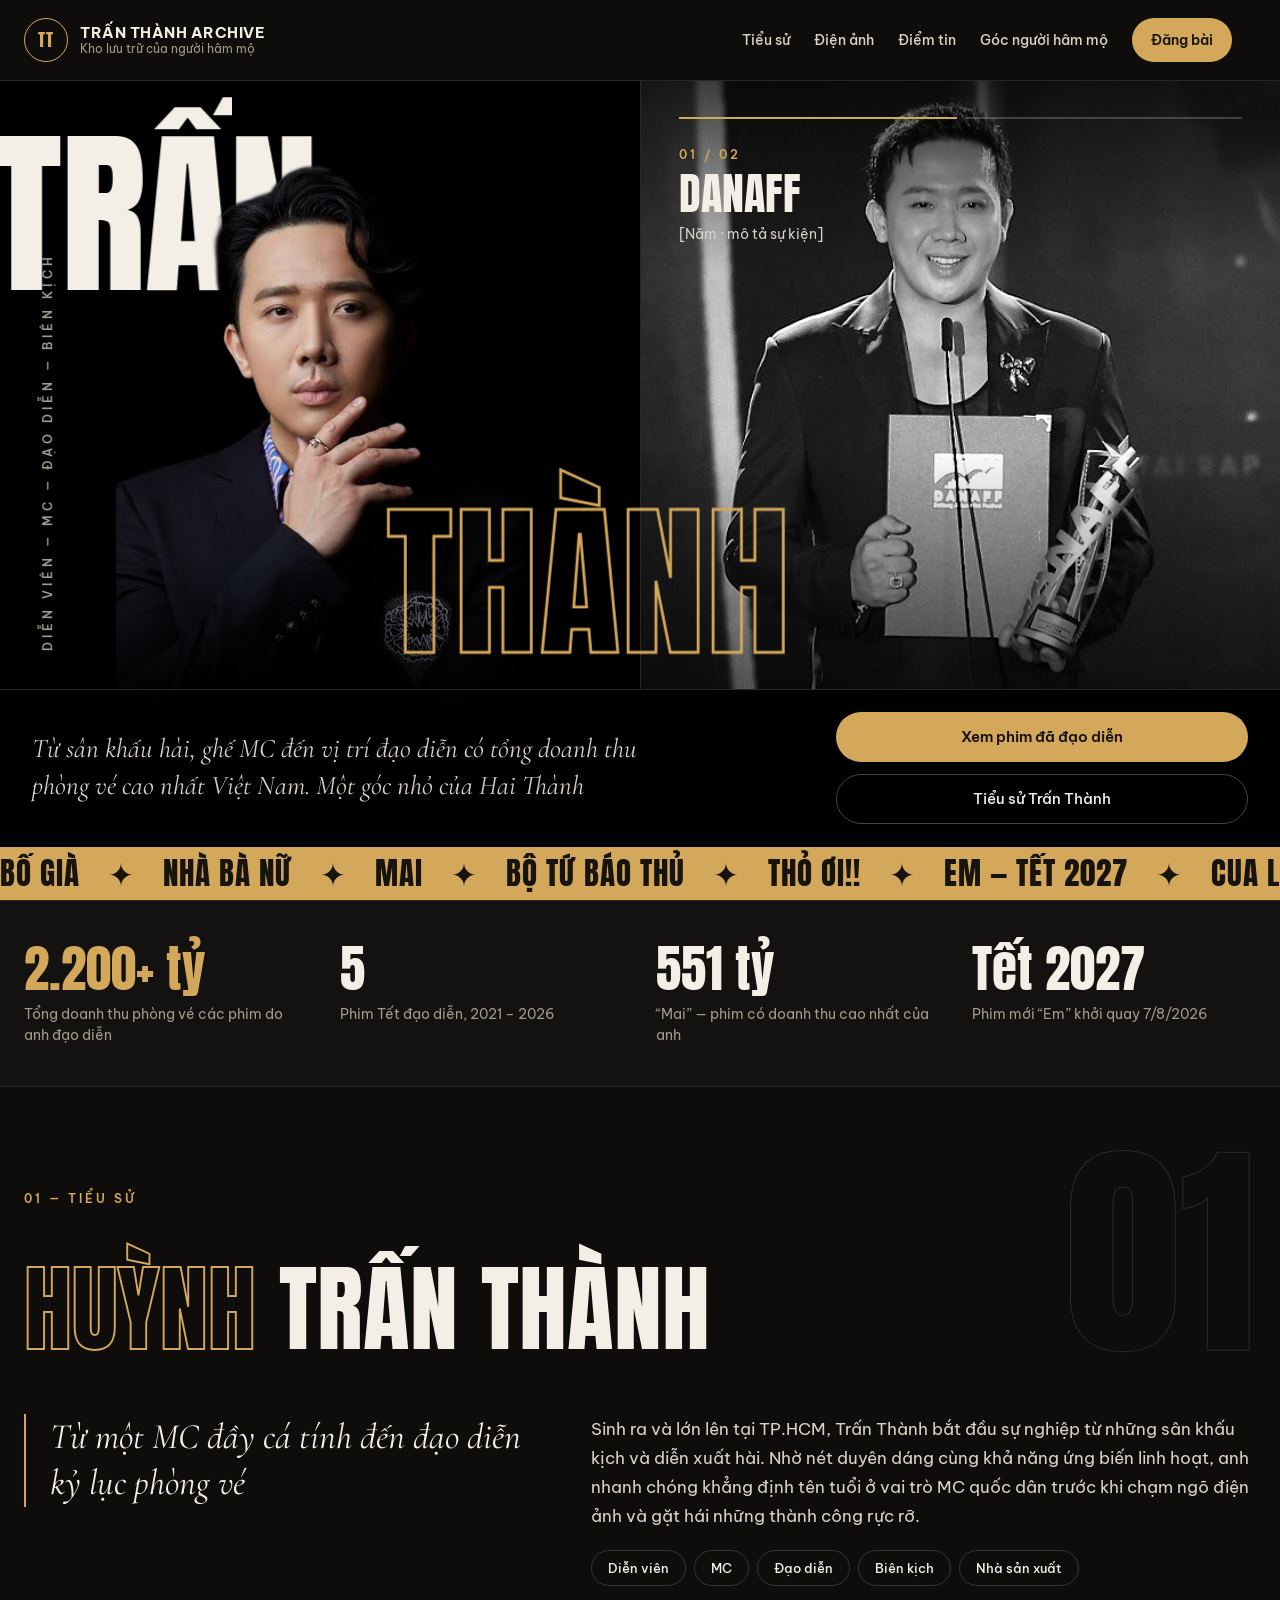
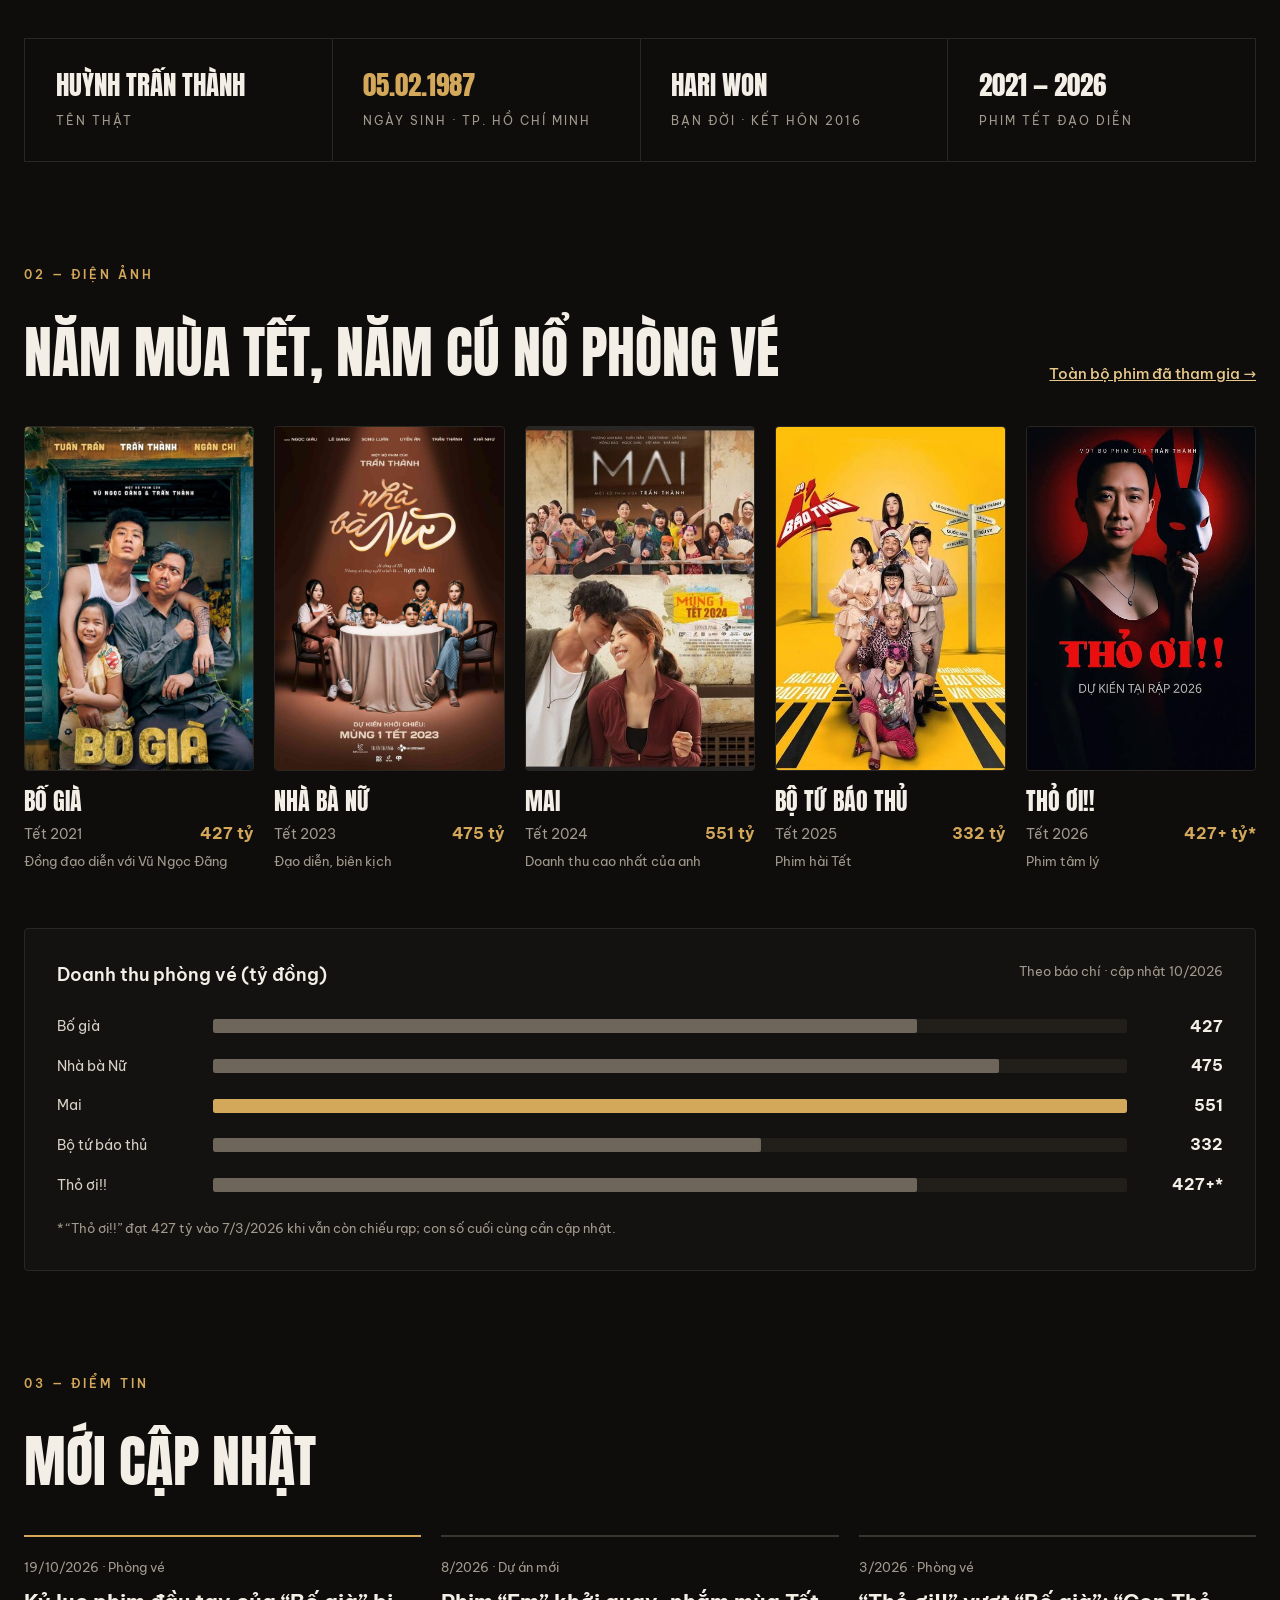
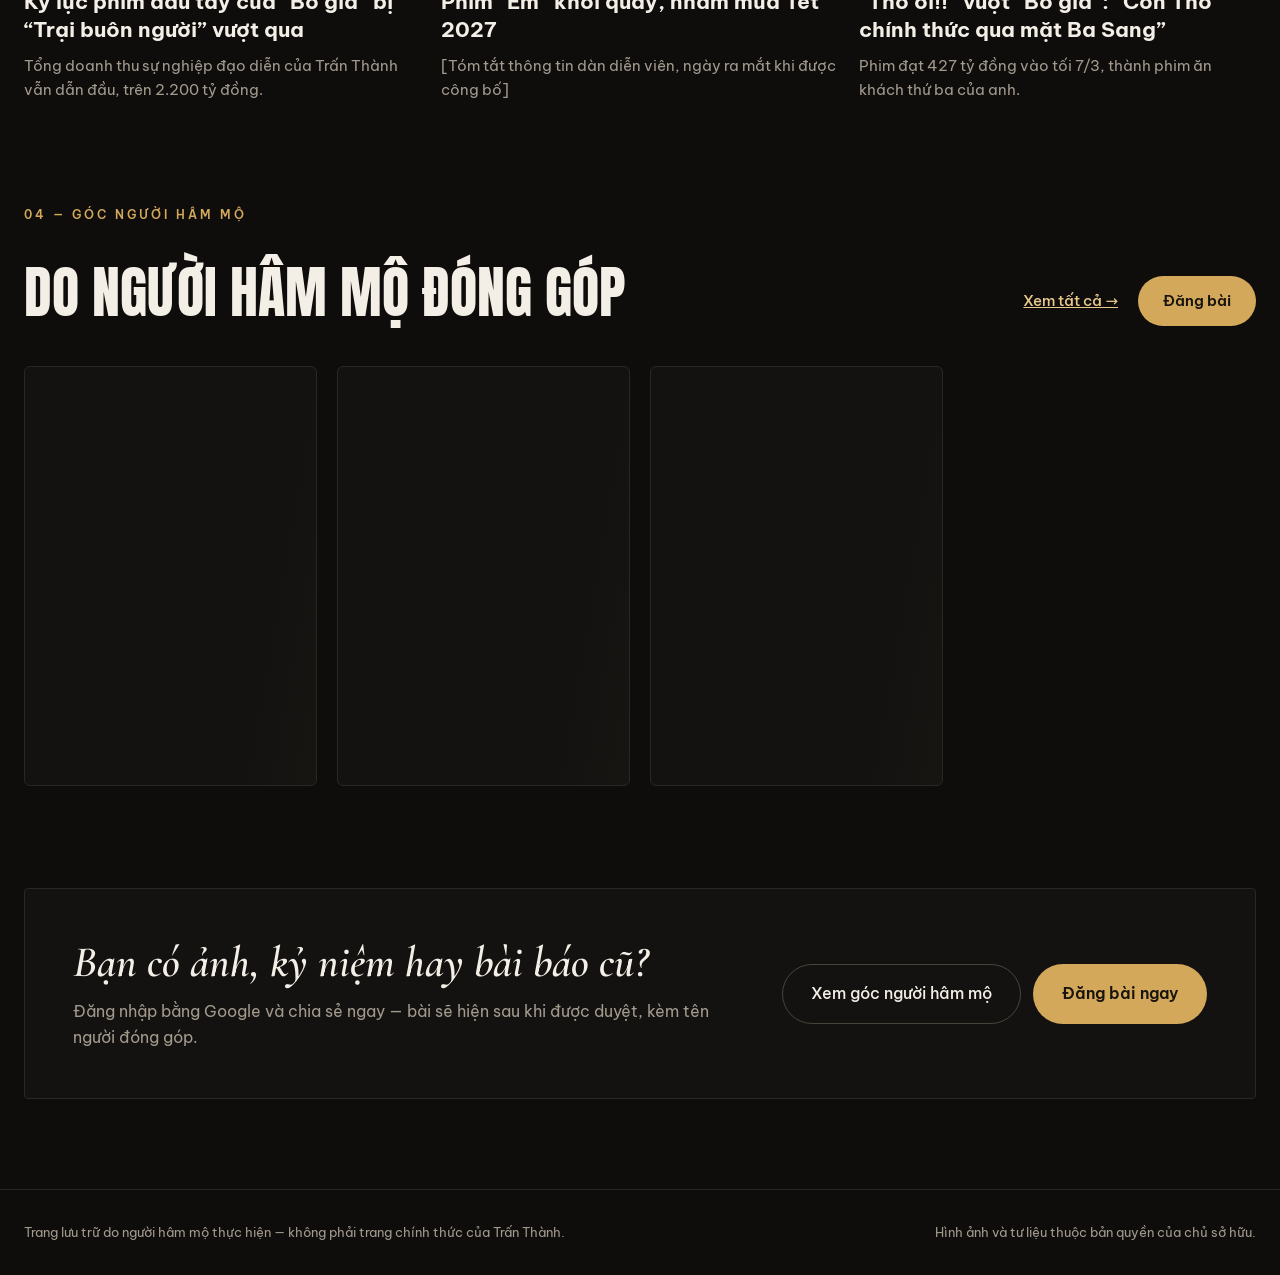
==== index.html @ a2f6746a "Trấn Thành Archive: trang web người hâm mộ + Góc người hâm mộ (Supabase) Trang tĩnh HTML/CSS/JS: her" ====
<!doctype html>
<html lang="vi">
<head>
  <meta charset="utf-8">
  <meta name="viewport" content="width=device-width, initial-scale=1">
  <title>Trấn Thành Archive — Kho lưu trữ của người hâm mộ</title>
  <meta name="description" content="Kho lưu trữ của người hâm mộ về Trấn Thành: tiểu sử, phim đã đạo diễn, chương trình truyền hình, dòng thời gian sự nghiệp và tư liệu.">
  <meta name="theme-color" content="#000000">
  <link rel="preconnect" href="https://fonts.googleapis.com">
  <link rel="preconnect" href="https://fonts.gstatic.com" crossorigin>
  <link href="https://fonts.googleapis.com/css2?family=Anton&family=Be+Vietnam+Pro:wght@400;500;600;700&family=Cormorant+Garamond:ital,wght@1,500;1,600&display=swap" rel="stylesheet">
  <link rel="stylesheet" href="assets/css/style.css?v=4">
  <script>
    /* Runs before first paint: enables JS styles + the hero intro.
       Full "curtain" intro plays once per browser session; later visits get a quicker version.
       Safety net: if anything fails, content is revealed after 4 s. */
    (function (d) {
      var h = d.documentElement;
      h.classList.add('js');
      if (window.matchMedia('(prefers-reduced-motion: reduce)').matches) return;
      h.classList.add('intro');
      try { if (sessionStorage.getItem('tt-intro')) h.classList.add('intro-fast'); } catch (e) {}
      setTimeout(function () { h.classList.add('intro-play'); }, 4000);
    })(document);
  </script>
</head>
<body>
  <!-- Opening curtain (only shown on the first visit of a session) -->
  <div class="intro-curtain" aria-hidden="true">
    <span class="intro-curtain__half intro-curtain__half--top"></span>
    <span class="intro-curtain__half intro-curtain__half--bottom"></span>
    <span class="intro-curtain__label">Trấn Thành · Archive</span>
    <span class="intro-curtain__line"></span>
  </div>

  <a class="skip-link" href="#noi-dung">Bỏ qua đến nội dung</a>

  <!-- ============ HEADER ============ -->
  <header class="site-header">
    <div class="container site-header__inner">
      <a class="brand" href="#top">
        <span class="brand__mark">TT</span>
        <span class="brand__text">
          <span class="brand__name">TRẤN THÀNH ARCHIVE</span>
          <span class="brand__sub">Kho lưu trữ của người hâm mộ</span>
        </span>
      </a>

      <nav id="main-nav" class="main-nav" aria-label="Điều hướng chính">
        <a href="#tieu-su">Tiểu sử</a>
        <a href="#dien-anh">Điện ảnh</a>
        <a href="#diem-tin">Điểm tin</a>
        <a href="#cong-dong">Góc người hâm mộ</a>
        <a class="btn btn--accent btn--sm" href="cong-dong.html#dang-bai" data-compose>Đăng bài</a>
        <span class="main-nav__note">Kho lưu trữ của người hâm mộ — không phải trang chính thức.</span>
      </nav>

      <div class="header-actions">
        <div class="auth-slot" data-auth></div>
        <button class="menu-toggle" type="button" aria-controls="main-nav" aria-expanded="false" aria-label="Mở menu">
          <svg class="menu-toggle__open" aria-hidden="true" width="24" height="24" viewBox="0 0 24 24" fill="none" stroke="currentColor" stroke-width="1.6" stroke-linecap="round"><path d="M4 8h16M4 16h16"/></svg>
          <svg class="menu-toggle__close" aria-hidden="true" width="24" height="24" viewBox="0 0 24 24" fill="none" stroke="currentColor" stroke-width="1.6" stroke-linecap="round"><path d="M6 6l12 12M18 6L6 18"/></svg>
        </button>
      </div>
    </div>
  </header>

  <main id="noi-dung">

    <!-- ============ HERO ============ -->
    <section id="top" class="hero">
      <div class="hero__split">

        <!-- Left: portrait panel -->
        <div class="hero__portrait">
          <h1 class="hero__title">
            <span class="hero__word hero__word--solid">Trấn</span>
            <span class="hero__word hero__word--outline">Thành</span>
          </h1>
          <img class="hero__img" src="assets/images/portrait.png" width="476" height="644" alt="Chân dung Trấn Thành trong bộ vest đen, tay chạm cằm">
          <span class="hero__credits">Diễn viên — MC — Đạo diễn — Biên kịch</span>
        </div>

        <!-- Right: black-and-white photo slideshow.
             To add a slide: copy one .slide block, change the image + caption, and add a matching progress button. -->
        <div class="hero__slideshow" data-slideshow data-interval="5000" aria-roledescription="carousel" aria-label="Ảnh sự kiện">
          <div class="slide is-active" data-slide>
            <img src="assets/images/slide-danaff.webp" alt="Trấn Thành nhận giải tại Liên hoan phim châu Á Đà Nẵng (DANAFF)" style="object-position: 50% 25%">
          </div>
          <div class="slide" data-slide>
            <img src="assets/images/slide-award.jpg" alt="Trấn Thành phát biểu tại một lễ trao giải" style="object-position: 40% 30%" loading="lazy">
          </div>

          <div class="slideshow__shade" aria-hidden="true"></div>

          <div class="slideshow__progress">
            <button type="button" class="slideshow__bar is-active" data-slide-to="0" aria-label="Ảnh 1: DANAFF"></button>
            <button type="button" class="slideshow__bar" data-slide-to="1" aria-label="Ảnh 2: Lễ trao giải"></button>
          </div>

          <div class="slideshow__captions" aria-live="polite">
            <div class="caption is-active" data-caption>
              <span class="caption__index">01 / 02</span>
              <span class="caption__title">DANAFF</span>
              <span class="caption__note">[Năm · mô tả sự kiện]</span>
            </div>
            <div class="caption" data-caption>
              <span class="caption__index">02 / 02</span>
              <span class="caption__title">Lễ trao giải</span>
              <span class="caption__note">[Năm · mô tả sự kiện]</span>
            </div>
          </div>
        </div>
      </div>

      <!-- Tagline + actions -->
      <div class="hero__footer">
        <p class="hero__tagline">Từ sân khấu hài, ghế MC đến vị trí đạo diễn có tổng doanh thu phòng vé cao nhất Việt Nam. Một góc nhỏ của Hai Thành</p>
        <div class="hero__actions">
          <a class="btn btn--accent" href="#dien-anh"><span>Xem phim<span class="hide-xs"> đã đạo diễn</span></span></a>
          <a class="btn btn--ghost" href="#tieu-su"><span>Tiểu sử<span class="hide-sm"> Trấn Thành</span></span></a>
        </div>
      </div>

      <!-- Film-title ticker -->
      <div class="ticker" aria-hidden="true">
        <div class="ticker__track">
          <span class="ticker__group"><span>Bố già</span><span>✦</span><span>Nhà bà Nữ</span><span>✦</span><span>Mai</span><span>✦</span><span>Bộ tứ báo thủ</span><span>✦</span><span>Thỏ ơi!!</span><span>✦</span><span>Em — Tết 2027</span><span>✦</span><span>Cua lại vợ bầu</span><span>✦</span><span>Rap Việt</span><span>✦</span></span>
          <span class="ticker__group"><span>Bố già</span><span>✦</span><span>Nhà bà Nữ</span><span>✦</span><span>Mai</span><span>✦</span><span>Bộ tứ báo thủ</span><span>✦</span><span>Thỏ ơi!!</span><span>✦</span><span>Em — Tết 2027</span><span>✦</span><span>Cua lại vợ bầu</span><span>✦</span><span>Rap Việt</span><span>✦</span></span>
        </div>
      </div>
    </section>

    <!-- ============ STATS ============ -->
    <section class="stats" aria-label="Con số nổi bật">
      <div class="container stats__grid">
        <div class="stat"><span class="stat__value stat__value--accent">2.200+ tỷ</span><span class="stat__label">Tổng doanh thu phòng vé các phim do anh đạo diễn</span></div>
        <div class="stat"><span class="stat__value">5</span><span class="stat__label">Phim Tết đạo diễn, 2021 – 2026</span></div>
        <div class="stat"><span class="stat__value">551 tỷ</span><span class="stat__label">“Mai” — phim có doanh thu cao nhất của anh</span></div>
        <div class="stat"><span class="stat__value">Tết 2027</span><span class="stat__label">Phim mới “Em” khởi quay 7/8/2026</span></div>
      </div>
    </section>

    <!-- ============ BIO ============ -->
    <section id="tieu-su" class="section bio container" data-reveal>
      <span class="bio__numeral" aria-hidden="true">01</span>

      <div class="section-head">
        <span class="eyebrow">01 — Tiểu sử</span>
        <h2 class="bio__title"><span class="outline">Huỳnh</span> <span>Trấn Thành</span></h2>
      </div>

      <div class="bio__body">
        <p class="bio__lead">Từ một MC đầy cá tính đến đạo diễn kỷ lục phòng vé</p>
        <div class="bio__text">
          <p>Sinh ra và lớn lên tại TP.HCM, Trấn Thành bắt đầu sự nghiệp từ những sân khấu kịch và diễn xuất hài. Nhờ nét duyên dáng cùng khả năng ứng biến linh hoạt, anh nhanh chóng khẳng định tên tuổi ở vai trò MC quốc dân trước khi chạm ngõ điện ảnh và gặt hái những thành công rực rỡ.</p>
          <ul class="chips" aria-label="Vai trò">
            <li>Diễn viên</li>
            <li>MC</li>
            <li>Đạo diễn</li>
            <li>Biên kịch</li>
            <li>Nhà sản xuất</li>
          </ul>
        </div>
      </div>

      <dl class="facts">
        <div class="fact"><dt>Tên thật</dt><dd>Huỳnh Trấn Thành</dd></div>
        <div class="fact"><dt>Ngày sinh · TP. Hồ Chí Minh</dt><dd class="accent">05.02.1987</dd></div>
        <div class="fact"><dt>Bạn đời · kết hôn 2016</dt><dd>Hari Won</dd></div>
        <div class="fact"><dt>Phim Tết đạo diễn</dt><dd>2021 — 2026</dd></div>
      </dl>
    </section>

    <!-- ============ FILMS ============ -->
    <section id="dien-anh" class="section films" data-reveal>
      <div class="container section-head section-head--row">
        <div>
          <span class="eyebrow">02 — Điện ảnh</span>
          <h2 class="h2">Năm mùa Tết, năm cú nổ phòng vé</h2>
        </div>
        <a class="link-more" href="#kho">Toàn bộ phim đã tham gia →</a>
      </div>

      <p class="container films__hint">Vuốt ngang để xem →</p>
      <div class="films__rail">
        <article class="film">
          <div class="film__poster"><img src="assets/images/posters/bo-gia.jpg" alt="Poster phim Bố già" loading="lazy" width="640" height="960"></div>
          <h3 class="film__name">Bố già</h3>
          <div class="film__meta"><span>Tết 2021</span><strong>427 tỷ</strong></div>
          <span class="film__note">Đồng đạo diễn với Vũ Ngọc Đãng</span>
        </article>
        <article class="film">
          <div class="film__poster"><img src="assets/images/posters/nha-ba-nu.jpg" alt="Poster phim Nhà bà Nữ" loading="lazy" width="640" height="960"></div>
          <h3 class="film__name">Nhà bà Nữ</h3>
          <div class="film__meta"><span>Tết 2023</span><strong>475 tỷ</strong></div>
          <span class="film__note">Đạo diễn, biên kịch</span>
        </article>
        <article class="film">
          <div class="film__poster"><img src="assets/images/posters/mai.jpg" alt="Poster phim Mai" loading="lazy" width="640" height="960"></div>
          <h3 class="film__name">Mai</h3>
          <div class="film__meta"><span>Tết 2024</span><strong>551 tỷ</strong></div>
          <span class="film__note">Doanh thu cao nhất của anh</span>
        </article>
        <article class="film">
          <div class="film__poster"><img src="assets/images/posters/bo-tu-bao-thu.jpg" alt="Poster phim Bộ tứ báo thủ" loading="lazy" width="640" height="960"></div>
          <h3 class="film__name">Bộ tứ báo thủ</h3>
          <div class="film__meta"><span>Tết 2025</span><strong>332 tỷ</strong></div>
          <span class="film__note">Phim hài Tết</span>
        </article>
        <article class="film">
          <div class="film__poster"><img src="assets/images/posters/tho-oi.jpg" alt="Poster phim Thỏ ơi!!" loading="lazy" width="640" height="960"></div>
          <h3 class="film__name">Thỏ ơi!!</h3>
          <div class="film__meta"><span>Tết 2026</span><strong>427+ tỷ*</strong></div>
          <span class="film__note">Phim tâm lý</span>
        </article>
      </div>

      <div class="container">
        <figure class="chart">
          <figcaption class="chart__head">
            <span class="chart__title">Doanh thu phòng vé (tỷ đồng)</span>
            <span class="chart__src">Theo báo chí · cập nhật 10/2026</span>
          </figcaption>
          <!-- --w = revenue / 551 (the highest) -->
          <div class="chart__rows">
            <div class="bar"><span class="bar__label">Bố già</span><span class="bar__track"><span class="bar__fill" style="--w: 77%"></span></span><span class="bar__value">427</span></div>
            <div class="bar"><span class="bar__label">Nhà bà Nữ</span><span class="bar__track"><span class="bar__fill" style="--w: 86%"></span></span><span class="bar__value">475</span></div>
            <div class="bar bar--top"><span class="bar__label">Mai</span><span class="bar__track"><span class="bar__fill" style="--w: 100%"></span></span><span class="bar__value">551</span></div>
            <div class="bar"><span class="bar__label">Bộ tứ báo thủ</span><span class="bar__track"><span class="bar__fill" style="--w: 60%"></span></span><span class="bar__value">332</span></div>
            <div class="bar"><span class="bar__label">Thỏ ơi!!</span><span class="bar__track"><span class="bar__fill" style="--w: 77%"></span></span><span class="bar__value">427+*</span></div>
          </div>
          <p class="chart__note">* “Thỏ ơi!!” đạt 427 tỷ vào 7/3/2026 khi vẫn còn chiếu rạp; con số cuối cùng cần cập nhật.</p>
        </figure>
      </div>
    </section>

    <!-- ============ NEWS ============ -->
    <section id="diem-tin" class="section container" aria-labelledby="tin-moi" data-reveal>
      <div class="section-head">
        <span class="eyebrow">03 — Điểm tin</span>
        <h2 id="tin-moi" class="h2">Mới cập nhật</h2>
      </div>
      <div class="news">
        <article class="news__item news__item--lead">
          <span class="news__meta">19/10/2026 · Phòng vé</span>
          <h3 class="news__title">Kỷ lục phim đầu tay của “Bố già” bị “Trại buôn người” vượt qua</h3>
          <p class="news__text">Tổng doanh thu sự nghiệp đạo diễn của Trấn Thành vẫn dẫn đầu, trên 2.200 tỷ đồng.</p>
        </article>
        <article class="news__item">
          <span class="news__meta">8/2026 · Dự án mới</span>
          <h3 class="news__title">Phim “Em” khởi quay, nhắm mùa Tết 2027</h3>
          <p class="news__text">[Tóm tắt thông tin dàn diễn viên, ngày ra mắt khi được công bố]</p>
        </article>
        <article class="news__item">
          <span class="news__meta">3/2026 · Phòng vé</span>
          <h3 class="news__title">“Thỏ ơi!!” vượt “Bố già”: “Con Thỏ chính thức qua mặt Ba Sang”</h3>
          <p class="news__text">Phim đạt 427 tỷ đồng vào tối 7/3, thành phim ăn khách thứ ba của anh.</p>
        </article>
      </div>
    </section>

    <!-- ============ COMMUNITY ============ -->
    <section id="cong-dong" class="section container" data-reveal data-community-home>
      <div class="section-head section-head--row">
        <div>
          <span class="eyebrow">04 — Góc người hâm mộ</span>
          <h2 class="h2">Do người hâm mộ đóng góp</h2>
        </div>
        <div class="section-head__actions">
          <a class="link-more" href="cong-dong.html">Xem tất cả →</a>
          <a class="btn btn--accent" href="cong-dong.html#dang-bai" data-compose>Đăng bài</a>
        </div>
      </div>
      <span data-note hidden></span>
      <div class="feed" data-grid aria-live="polite">
        <div class="pcard pcard--skeleton" aria-hidden="true"></div>
        <div class="pcard pcard--skeleton" aria-hidden="true"></div>
        <div class="pcard pcard--skeleton" aria-hidden="true"></div>
      </div>
    </section>

    <!-- ============ CONTRIBUTE ============ -->
    <section id="dong-gop" class="section container contribute-wrap" data-reveal>
      <div class="contribute">
        <div class="contribute__text">
          <h2 class="contribute__title">Bạn có ảnh, kỷ niệm hay bài báo cũ?</h2>
          <p>Đăng nhập bằng Google và chia sẻ ngay — bài sẽ hiện sau khi được duyệt, kèm tên người đóng góp.</p>
        </div>
        <div class="contribute__actions">
          <a class="btn btn--ghost btn--lg" href="cong-dong.html">Xem góc người hâm mộ</a>
          <a class="btn btn--accent btn--lg" href="cong-dong.html#dang-bai" data-compose>Đăng bài ngay</a>
        </div>
      </div>
    </section>
  </main>

  <footer class="site-footer">
    <div class="container site-footer__inner">
      <span>Trang lưu trữ do người hâm mộ thực hiện — không phải trang chính thức của Trấn Thành.</span>
      <span>Hình ảnh và tư liệu thuộc bản quyền của chủ sở hữu.</span>
    </div>
  </footer>

  <script src="assets/js/main.js" defer></script>
  <script type="module" src="assets/js/community/home.js"></script>
</body>
</html>
---- assets/css/style.css ----
/* =========================================================
   Trấn Thành Archive — stylesheet
   Dark cinematic theme · Anton (display) · Be Vietnam Pro (body)
   · Cormorant Garamond italic (quotes)
   ========================================================= */

:root {
  --bg: #0E0D0C;
  --black: #000000;
  --surface: #141210;
  --surface-2: #1A1714;
  --line: #2A2622;
  --line-2: #3A342E;
  --line-3: #4A433C;
  --text: #F3EEE6;
  --text-2: #D9D2C7;
  --muted: #A39A8E;
  --faint: #8C8378;
  --accent: #D4A85A;
  --accent-ink: #17130E;
  --bar: #6E655B;

  --font-display: 'Anton', 'Impact', sans-serif;
  --font-body: 'Be Vietnam Pro', system-ui, -apple-system, 'Segoe UI', sans-serif;
  --font-quote: 'Cormorant Garamond', Georgia, serif;

  --container: 1280px;
  --gutter: clamp(16px, 3vw, 24px);
  --section-gap: clamp(72px, 8vw, 112px);
  --header-h: 81px;   /* keep in sync with .site-header height */
}

/* ---------- Base ---------- */
*, *::before, *::after { box-sizing: border-box; }

html { scroll-behavior: smooth; -webkit-text-size-adjust: 100%; }

body {
  margin: 0;
  background: var(--bg);
  color: var(--text);
  font-family: var(--font-body);
  font-size: 16px;
  line-height: 1.6;
  -webkit-font-smoothing: antialiased;
}

img { max-width: 100%; display: block; }

/* Buttons never fall back to the browser's default light-grey background / black text */
button { font: inherit; color: inherit; background-color: transparent; }

/* `hidden` must win over component display rules (e.g. .btn { display: inline-flex }) */
[hidden] { display: none !important; }

a { color: #E9C98C; }
a:hover { color: #F6E2B8; }

:focus-visible { outline: 2px solid var(--accent); outline-offset: 3px; }

h1, h2, h3, p { margin: 0; }

.container {
  width: 100%;
  max-width: var(--container);
  margin-inline: auto;
  padding-inline: var(--gutter);
}

.skip-link {
  position: absolute;
  left: 16px;
  top: -60px;
  z-index: 100;
  background: var(--accent);
  color: var(--accent-ink);
  padding: 10px 16px;
  border-radius: 999px;
  font-weight: 600;
  text-decoration: none;
}
.skip-link:focus { top: 12px; }

/* ---------- Buttons ---------- */
.btn {
  display: inline-flex;
  align-items: center;
  justify-content: center;
  min-height: 48px;
  padding: 12px 24px;
  border-radius: 999px;
  background: transparent;
  -webkit-appearance: none;
  appearance: none;
  font: inherit;
  font-size: 15px;
  font-weight: 600;
  text-decoration: none;
  text-align: center;
  white-space: nowrap;
  cursor: pointer;
  border: 1px solid transparent;
  transition: background-color .2s ease, color .2s ease, border-color .2s ease, transform .2s ease;
}
.btn:active { transform: translateY(1px); }
.btn--accent { background: var(--accent); color: var(--accent-ink); }
.btn--accent:hover { background: #E2BA72; color: var(--accent-ink); }
.btn--ghost { border-color: var(--line-3); color: var(--text); font-weight: 500; }
.btn--ghost:hover { border-color: var(--text-2); color: var(--text); }
.btn--sm { min-height: 44px; padding: 10px 18px; font-size: 14px; }
.btn--lg { min-height: 56px; padding: 16px 28px; font-size: 16px; }

/* ---------- Header ---------- */
.site-header {
  position: relative;
  z-index: 50;
  background: var(--bg);
  border-bottom: 1px solid var(--line);
}
.site-header__inner {
  display: flex;
  align-items: center;
  justify-content: space-between;
  gap: 16px;
  padding-block: 18px;
}

.brand {
  display: flex;
  align-items: center;
  gap: 12px;
  color: var(--text);
  text-decoration: none;
}
.brand:hover { color: var(--text); }
.brand__mark {
  width: 44px;
  height: 44px;
  flex: 0 0 44px;
  border: 1.5px solid var(--accent);
  border-radius: 50%;
  display: flex;
  align-items: center;
  justify-content: center;
  font-family: var(--font-display);
  font-size: 18px;
  letter-spacing: 1px;
  color: var(--accent);
}
.brand__text { display: flex; flex-direction: column; line-height: 1.2; }
.brand__name { font-weight: 700; font-size: 15px; letter-spacing: .5px; }
.brand__sub { font-size: 12px; color: var(--muted); }

.main-nav {
  display: flex;
  flex-wrap: wrap;
  align-items: center;
  gap: 4px 24px;
  font-size: 14px;
  font-weight: 500;
}
.main-nav a:not(.btn) {
  color: var(--text-2);
  text-decoration: none;
  padding: 10px 0;
  transition: color .2s ease;
}
.main-nav a:not(.btn):hover { color: var(--accent); }
.main-nav__note { display: none; }

.menu-toggle {
  display: none;
  width: 44px;
  height: 44px;
  align-items: center;
  justify-content: center;
  padding: 0;
  background: transparent;
  border: 0;
  color: var(--text);
  cursor: pointer;
}
.menu-toggle__close { display: none; }
.menu-open .menu-toggle__open { display: none; }
.menu-open .menu-toggle__close { display: block; }

/* ---------- Hero ---------- */
/* The hero fills exactly one screen under the header: header + hero = the whole first view.
   svh = the "small" viewport height, so mobile browser toolbars never push content below the fold. */
.hero {
  position: relative;
  overflow: hidden;
  background: var(--black);
  display: flex;
  flex-direction: column;
  height: calc(100vh - var(--header-h));
  height: calc(100svh - var(--header-h));
  min-height: 460px;
}
.hero__split { flex: 1 1 auto; min-height: 0; display: flex; position: relative; }

.hero__portrait {
  flex: 1 1 50%;
  min-width: 0;
  min-height: 0;
  position: relative;
  z-index: 2;
  display: grid;
  grid-template-columns: minmax(0, 1fr);
  grid-template-rows: minmax(0, 1fr);
  padding: clamp(12px, 2.4vh, 40px) clamp(16px, 3vw, 40px) 0;
  background: var(--black);
}
/* every layer (incl. the two words inside the display:contents h1) shares one grid cell */
.hero__portrait > *,
.hero__word { grid-area: 1 / 1; position: relative; }

.hero__title { display: contents; font-weight: 400; }

.hero__word {
  font-family: var(--font-display);
  line-height: 1.12;
  text-transform: uppercase;
  white-space: nowrap;
}
.hero__word--solid {
  justify-self: start;
  align-self: start;
  z-index: 1;
  /* sized by whichever is tighter: width or height of the screen */
  font-size: min(14vw, 25vh);
  font-size: min(14vw, 25svh);
  letter-spacing: -0.01em;
  color: var(--text);
  padding-top: 0.06em;
  margin-left: -0.04em;
}
.hero__word--outline {
  justify-self: end;
  align-self: end;
  z-index: 3;
  font-size: min(13vw, 23vh);
  font-size: min(13vw, 23svh);
  letter-spacing: 0.01em;
  color: transparent;
  -webkit-text-stroke: clamp(1.5px, 0.22vw, 3px) var(--accent);
  margin-bottom: clamp(4px, 1.6vh, 28px);
  /* crosses the divide into the slideshow on wide screens */
  margin-right: clamp(-260px, calc((980px - 100vw) * 0.5), 0px);
}

.hero__img {
  justify-self: center;
  align-self: end;
  z-index: 2;
  height: 94%;          /* fills the panel's height, whatever the screen */
  width: auto;
  max-width: 100%;
  min-height: 0;
  aspect-ratio: 476 / 644;
  object-fit: contain;
  object-position: bottom center;
  -webkit-mask-image: linear-gradient(to bottom, #000 72%, transparent 100%);
          mask-image: linear-gradient(to bottom, #000 72%, transparent 100%);
}

.hero__credits {
  justify-self: start;
  align-self: end;
  z-index: 3;
  writing-mode: vertical-rl;
  transform: rotate(180deg);
  font-size: 12px;
  font-weight: 600;
  letter-spacing: 4px;
  text-transform: uppercase;
  color: var(--muted);
  margin-bottom: clamp(16px, 3vw, 40px);
  white-space: nowrap;
}

/* Slideshow */
.hero__slideshow {
  flex: 1 1 50%;
  min-width: 0;
  position: relative;
  z-index: 1;
  min-height: 0;
  overflow: hidden;
  background: #111111;
  border-left: 1px solid var(--line);
}
.slide {
  position: absolute;
  inset: 0;
  overflow: hidden;
  opacity: 0;
  transition: opacity 1.6s ease;
}
.slide img {
  width: 100%;
  height: 100%;
  object-fit: cover;
  filter: grayscale(1) contrast(1.08);
  transform: scale(1);
  transition: transform 7s ease-out;
}
.slide.is-active { opacity: 1; }
.slide.is-active img { transform: scale(1.08); }

.slideshow__shade {
  position: absolute;
  inset: 0;
  background: linear-gradient(180deg, rgba(0,0,0,.7) 0%, rgba(0,0,0,0) 32%, rgba(0,0,0,0) 60%, rgba(0,0,0,.6) 100%);
  pointer-events: none;
}

.slideshow__progress {
  position: absolute;
  z-index: 2;
  left: clamp(16px, 3vw, 40px);
  right: clamp(16px, 3vw, 40px);
  top: clamp(12px, 2.4vw, 28px);
  display: flex;
  gap: 8px;
}
.slideshow__bar {
  flex: 1 1 0;
  height: 18px;               /* tall hit area, thin visible line */
  padding: 0;
  border: 0;
  background: transparent;
  cursor: pointer;
  position: relative;
}
.slideshow__bar::before {
  content: "";
  position: absolute;
  left: 0; right: 0; top: 8px;
  height: 2px;
  background: rgba(243, 238, 230, .22);
  transition: background .6s ease;
}
.slideshow__bar.is-active::before { background: var(--accent); }

.slideshow__captions {
  position: absolute;
  z-index: 2;
  left: clamp(16px, 3vw, 40px);
  right: clamp(16px, 3vw, 40px);
  top: clamp(40px, 5vw, 64px);
}
.caption {
  position: absolute;
  left: 0; right: 0; top: 0;
  display: flex;
  flex-direction: column;
  gap: 4px;
  opacity: 0;
  transition: opacity 1.2s ease;
}
.caption.is-active { opacity: 1; }
.caption__index { font-size: 12px; font-weight: 600; letter-spacing: 3px; color: var(--accent); }
.caption__title {
  font-family: var(--font-display);
  font-size: clamp(30px, 3.4vw, 52px);
  line-height: 1.15;
  text-transform: uppercase;
  color: var(--text);
}
.caption__note { font-size: 14px; color: var(--text-2); }

/* Tagline row */
.hero__footer {
  flex: 0 0 auto;
  position: relative;
  z-index: 5;
  width: 100%;
  max-width: 1360px;
  margin: 0 auto;
  padding: clamp(14px, 2.4vh, 32px) clamp(16px, 3vw, 32px);
  display: flex;
  flex-wrap: wrap;
  justify-content: space-between;
  align-items: center;
  gap: 12px 24px;
  border-top: 1px solid var(--line);
}
.hero__tagline {
  flex: 1 1 420px;
  max-width: 640px;
  font-family: var(--font-quote);
  font-style: italic;
  font-size: clamp(18px, min(2.2vw, 3vh), 30px);
  line-height: 1.35;
  color: var(--text-2);
}
.hero__actions { display: flex; flex-wrap: wrap; gap: 12px; }
.hero__actions .btn { flex: 1 1 200px; }

/* Ticker */
.ticker {
  flex: 0 0 auto;
  position: relative;
  z-index: 1;
  background: var(--accent);
  color: var(--accent-ink);
  overflow: hidden;
  border-top: 1px solid #000;
}
.ticker__track {
  display: flex;
  width: max-content;
  animation: marquee 38s linear infinite;
  font-family: var(--font-display);
  font-size: clamp(18px, min(2.4vw, 3.4vh), 32px);
  line-height: 1.5;
  text-transform: uppercase;
  letter-spacing: 1px;
  padding: 4px 0;
}
.ticker__group { display: flex; gap: 28px; padding-right: 28px; white-space: nowrap; }

@keyframes marquee { from { transform: translateX(0); } to { transform: translateX(-50%); } }

/* ---------- Stats ---------- */
.stats {
  background: var(--surface);
  border-top: 1px solid var(--line);
  border-bottom: 1px solid var(--line);
}
.stats__grid {
  display: grid;
  grid-template-columns: repeat(4, minmax(0, 1fr));
  gap: 32px;
  padding-block: 40px;
}
.stat { display: flex; flex-direction: column; gap: 6px; }
.stat__value {
  font-family: var(--font-display);
  font-size: clamp(34px, 4vw, 56px);
  line-height: 1.1;
}
.stat__value--accent { color: var(--accent); }
.stat__label { font-size: 14px; line-height: 1.5; color: var(--muted); }

/* ---------- Section scaffolding ---------- */
.section { padding-top: var(--section-gap); }

.section-head { display: flex; flex-direction: column; gap: 12px; margin-bottom: 40px; }
.section-head--row {
  flex-direction: row;
  flex-wrap: wrap;
  justify-content: space-between;
  align-items: flex-end;
  gap: 24px;
}
.eyebrow {
  font-size: 12px;
  font-weight: 600;
  letter-spacing: 3px;
  text-transform: uppercase;
  color: var(--accent);
}
.h2 {
  margin-top: 12px;
  font-family: var(--font-display);
  font-weight: 400;
  font-size: clamp(40px, 4.4vw, 56px);
  line-height: 1.2;
  text-transform: uppercase;
}
.section-head .h2 { margin-top: 0; }
/* eyebrow ("02 — Điện ảnh") sits clearly above the big heading; extra top room keeps
   Vietnamese accents on the uppercase heading (Ổ, Ố, Ộ…) from touching it */
.section-head .eyebrow { display: block; margin-bottom: clamp(12px, 1.4vw, 18px); }
/* Anton's stacked accents rise ~0.25em above the capitals and spill out of the line box,
   so the heading needs real headroom of its own on top of the eyebrow margin */
.section-head .eyebrow + .h2,
.section-head .eyebrow + .bio__title,
.eyebrow + .page-hero__title { padding-top: .3em; }
.eyebrow + .page-hero__title { margin-top: 4px; }
.section-head:not(.section-head--row) { gap: 0; }
.link-more { font-size: 15px; font-weight: 500; }
.outline { color: transparent; -webkit-text-stroke: clamp(1px, .15vw, 2px) var(--accent); }
.accent { color: var(--accent); }

/* ---------- Bio ---------- */
.bio { position: relative; }
.bio__numeral {
  position: absolute;
  right: clamp(8px, 2vw, 24px);
  top: clamp(24px, 4vw, 56px);
  font-family: var(--font-display);
  font-size: clamp(120px, 18vw, 260px);
  line-height: 1;
  color: transparent;
  -webkit-text-stroke: 1px #2E2A25;
  pointer-events: none;
  user-select: none;
}
.bio .section-head { position: relative; margin-bottom: clamp(32px, 4vw, 56px); }
.bio__title {
  font-family: var(--font-display);
  font-weight: 400;
  font-size: clamp(48px, 7.5vw, 112px);
  line-height: 1.12;
  text-transform: uppercase;
  padding-top: .06em;
}
.bio__body {
  position: relative;
  display: flex;
  flex-wrap: wrap;
  gap: clamp(24px, 4vw, 64px);
  align-items: flex-start;
  margin-bottom: clamp(32px, 4vw, 56px);
}
.bio__lead {
  flex: 1 1 340px;
  min-width: 0;
  font-family: var(--font-quote);
  font-style: italic;
  font-size: clamp(24px, 2.8vw, 36px);
  line-height: 1.3;
  border-left: 2px solid var(--accent);
  padding-left: clamp(16px, 2vw, 24px);
}
.bio__text {
  flex: 1.4 1 420px;
  min-width: 0;
  display: flex;
  flex-direction: column;
  gap: 20px;
  font-size: clamp(16px, 1.3vw, 18px);
  line-height: 1.75;
  color: var(--text-2);
}
.chips { list-style: none; margin: 0; padding: 0; display: flex; flex-wrap: wrap; gap: 8px; }
.chips li {
  padding: 8px 16px;
  border: 1px solid var(--line-2);
  border-radius: 999px;
  font-size: 13px;
  line-height: 1.4;
  font-weight: 500;
  color: var(--text);
}

.facts {
  position: relative;
  margin: 0;
  display: grid;
  grid-template-columns: repeat(4, minmax(0, 1fr));
  gap: 1px;
  background: var(--line);
  border: 1px solid var(--line);
}
.fact {
  background: var(--bg);
  padding: clamp(20px, 2.4vw, 32px);
  display: flex;
  flex-direction: column-reverse;
  justify-content: flex-end;
  gap: 10px;
}
.fact dt { font-size: 12px; color: var(--muted); letter-spacing: 2px; text-transform: uppercase; }
.fact dd {
  margin: 0;
  font-family: var(--font-display);
  font-size: clamp(22px, 2.1vw, 30px);
  line-height: 1.2;
  text-transform: uppercase;
  white-space: nowrap;
}

/* ---------- Films ---------- */
.films__hint { display: none; font-size: 13px; color: var(--muted); margin-top: -28px; margin-bottom: 16px; }
.films__rail {
  max-width: var(--container);
  margin-inline: auto;
  padding-inline: var(--gutter);
  display: grid;
  grid-template-columns: repeat(5, minmax(0, 1fr));
  gap: 20px;
}
.film { display: flex; flex-direction: column; gap: 12px; }
.film__poster {
  position: relative;
  aspect-ratio: 2 / 3;
  overflow: hidden;
  background: var(--surface-2);
  border: 1px solid var(--line);
  border-radius: 4px;
  transition: border-color .3s ease, transform .4s cubic-bezier(.16, 1, .3, 1), box-shadow .4s ease;
}
.film__poster img {
  position: absolute;
  inset: 0;
  width: 100%;
  height: 100%;
  object-fit: cover;
  object-position: center top;
  transition: transform .8s cubic-bezier(.16, 1, .3, 1);
}
.film:hover .film__poster {
  border-color: var(--accent);
  transform: translateY(-6px);
  box-shadow: 0 18px 40px -18px rgba(212, 168, 90, .45);
}
.film:hover .film__poster img { transform: scale(1.05); }
.film__name {
  margin-top: 4px;
  font-family: var(--font-display);
  font-weight: 400;
  font-size: clamp(22px, 1.9vw, 28px);
  line-height: 1.15;
  text-transform: uppercase;
}
.film__meta { display: flex; justify-content: space-between; align-items: baseline; gap: 8px; font-size: 14px; color: var(--muted); margin-top: -6px; }
.film__meta strong { color: var(--accent); font-size: 16px; }
.film__note { font-size: 13px; color: var(--muted); margin-top: -8px; }

.chart {
  margin: 56px 0 0;
  padding: clamp(20px, 3vw, 32px);
  background: var(--surface);
  border: 1px solid var(--line);
  border-radius: 4px;
}
.chart__head { display: flex; flex-wrap: wrap; justify-content: space-between; gap: 4px 8px; margin-bottom: 24px; }
.chart__title { font-weight: 600; font-size: 18px; }
.chart__src { font-size: 13px; color: var(--muted); }
.chart__rows { display: flex; flex-direction: column; gap: 14px; }
.bar { display: grid; grid-template-columns: 140px minmax(0, 1fr) 80px; align-items: center; gap: 16px; }
.bar__label { font-size: 14px; color: var(--text-2); }
.bar__track { height: 14px; background: #221F1B; border-radius: 2px; overflow: hidden; }
.bar__fill {
  display: block;
  height: 100%;
  width: var(--w);
  background: var(--bar);
  border-radius: 2px;
  transform-origin: left center;
  transition: transform 1.2s cubic-bezier(.2,.7,.2,1);
}
.bar--top .bar__fill { background: var(--accent); }
.bar__value { text-align: right; font-weight: 700; font-variant-numeric: tabular-nums; }
.chart__note { margin-top: 20px; font-size: 13px; color: var(--muted); }
/* bars grow in when the chart scrolls into view (JS adds .is-visible) */
.js [data-reveal]:not(.is-visible) .bar__fill { transform: scaleX(0); }

/* ---------- News ---------- */
.news { display: grid; grid-template-columns: repeat(3, minmax(0, 1fr)); gap: 20px; }
.news__item { border-top: 2px solid var(--line-2); padding-top: 20px; display: flex; flex-direction: column; gap: 10px; }
.news__item--lead { border-top-color: var(--accent); }
.news__meta { font-size: 13px; color: var(--muted); }
.news__title { font-size: 21px; font-weight: 700; line-height: 1.35; }
.news__text { color: var(--muted); font-size: 15px; }

/* ---------- Contribute ---------- */
.contribute-wrap { padding-bottom: clamp(56px, 7vw, 96px); }
.contribute {
  background: var(--surface);
  border: 1px solid var(--line);
  border-radius: 4px;
  padding: clamp(28px, 4vw, 48px);
  display: flex;
  flex-wrap: wrap;
  justify-content: space-between;
  align-items: center;
  gap: 24px 32px;
}
.contribute__text { flex: 1 1 420px; min-width: 0; }
.contribute__title {
  font-family: var(--font-quote);
  font-style: italic;
  font-weight: 600;
  font-size: clamp(32px, 3.4vw, 44px);
  line-height: 1.15;
}
.contribute__text p { margin-top: 12px; color: var(--muted); }

.contribute__actions { display: flex; flex-wrap: wrap; gap: 12px; }

/* =========================================================
   Góc người hâm mộ (community)
   ========================================================= */
body.modal-open { overflow: hidden; }
.btn { gap: 8px; }
.btn svg { flex: 0 0 auto; }
.btn--danger { background: #C2453B; color: #fff; }
.btn--danger:hover { background: #D5554A; color: #fff; }
.btn--icon-danger { padding-inline: 14px; }
.btn--icon-danger:hover { border-color: #C2453B; color: #FF8A80; }
.btn:disabled { opacity: .55; cursor: not-allowed; }
.ico { display: inline-flex; line-height: 0; }

/* header: account */
.site-header__inner { gap: 16px 24px; }
.main-nav { margin-left: auto; }
.main-nav a[aria-current="page"] { color: var(--accent); }
.header-actions { display: flex; align-items: center; gap: 8px; }
.auth-slot { position: relative; display: flex; align-items: center; min-height: 44px; }
.auth-btn {
  display: inline-flex; align-items: center; gap: 8px;
  height: 40px; padding: 0 16px 0 12px;
  border: 1px solid var(--line-3); border-radius: 999px;
  background: transparent; color: var(--text);
  font: inherit; font-size: 14px; font-weight: 500; cursor: pointer;
  transition: border-color .2s ease, background-color .2s ease;
}
.auth-btn:hover { border-color: var(--text-2); background: rgba(255,255,255,.04); }
.auth-btn__g { display: inline-flex; line-height: 0; }
.auth-user {
  width: 44px; height: 44px; padding: 0; border: 0; border-radius: 50%;
  background: transparent; cursor: pointer; display: grid; place-items: center;
}
.auth-user:hover .avatar { box-shadow: 0 0 0 2px var(--accent); }
.auth-menu {
  position: absolute; top: calc(100% + 8px); right: 0; z-index: 60;
  min-width: 220px; padding: 6px;
  background: #1A1714; border: 1px solid var(--line-2); border-radius: 10px;
  box-shadow: 0 20px 50px -20px rgba(0,0,0,.8);
  display: flex; flex-direction: column;
}
.auth-menu[hidden] { display: none; }
.auth-menu__who { padding: 10px 12px; border-bottom: 1px solid var(--line); margin-bottom: 4px; display: flex; flex-direction: column; font-size: 14px; }
.auth-menu__who span { font-size: 12px; color: var(--muted); }
.auth-menu a, .auth-menu button {
  text-align: left; padding: 10px 12px; border-radius: 6px;
  background: none; border: 0; color: var(--text-2); font: inherit; font-size: 14px;
  text-decoration: none; cursor: pointer;
}
.auth-menu a:hover, .auth-menu button:hover { background: var(--surface); color: var(--text); }

.avatar {
  position: relative; flex: 0 0 auto;
  display: inline-grid; place-items: center;
  border-radius: 50%; overflow: hidden;
  background: #3A342E; color: var(--text); font-weight: 600; line-height: 1;
}
.avatar img { position: absolute; inset: 0; width: 100%; height: 100%; object-fit: cover; }

.section-head__actions { display: flex; flex-wrap: wrap; align-items: center; gap: 12px 20px; }

/* demo notice */
.demo-note {
  margin: 0 0 24px;
  padding: 12px 16px;
  background: var(--surface);
  border: 1px solid var(--line);
  border-left: 3px solid var(--accent);
  border-radius: 4px;
  font-size: 14px;
  color: var(--text-2);
}
.demo-note code { font-size: 13px; color: var(--accent); }

/* feed grid */
.feed { display: grid; grid-template-columns: repeat(auto-fill, minmax(260px, 1fr)); gap: 20px; }
.feed__empty {
  grid-column: 1 / -1;
  display: flex; flex-direction: column; align-items: center; gap: 16px;
  padding: 48px 24px;
  border: 1px dashed var(--line-2); border-radius: 6px;
  text-align: center; color: var(--muted);
}
.feed__more { display: flex; justify-content: center; margin-top: 32px; }

/* post card */
.pcard {
  position: relative;
  display: flex; flex-direction: column;
  background: var(--surface);
  border: 1px solid var(--line);
  border-radius: 6px;
  overflow: hidden;
  transition: border-color .3s ease, transform .4s cubic-bezier(.16,1,.3,1), box-shadow .4s ease;
}
.pcard:hover { border-color: var(--line-3); transform: translateY(-4px); box-shadow: 0 18px 40px -22px rgba(0,0,0,.9); }
.pcard__hit { position: absolute; inset: 0; z-index: 1; width: 100%; background: none; border: 0; cursor: pointer; border-radius: inherit; }
.pcard__hit:focus-visible { outline-offset: -3px; }
.pcard__media { position: relative; aspect-ratio: 4 / 5; background: #000; overflow: hidden; }
.pcard__media img { width: 100%; height: 100%; object-fit: cover; transition: transform .8s cubic-bezier(.16,1,.3,1); }
.pcard:hover .pcard__media img { transform: scale(1.04); }
.pcard__count {
  position: absolute; top: 10px; right: 10px;
  display: inline-flex; align-items: center; gap: 4px;
  padding: 4px 8px; border-radius: 999px;
  background: rgba(0,0,0,.65); color: var(--text); font-size: 12px; font-weight: 600;
}
.pcard__count svg { width: 14px; height: 14px; }
.pcard__quote {
  position: relative;
  aspect-ratio: 4 / 5;
  padding: 56px 24px 24px;
  display: flex; align-items: flex-end;
  background: var(--surface-2);
}
.pcard__quote::before {
  content: "“";
  position: absolute; top: 8px; left: 20px;
  font-family: var(--font-quote); font-size: 96px; line-height: 1; color: var(--accent);
}
.pcard__quote p {
  font-family: var(--font-quote); font-style: italic; font-size: 24px; line-height: 1.3; color: var(--text);
  display: -webkit-box; -webkit-line-clamp: 8; -webkit-box-orient: vertical; overflow: hidden;
}
.pcard__body { display: flex; flex-direction: column; gap: 6px; padding: 14px 16px 12px; flex: 1 1 auto; }
.pcard--text .pcard__quote { aspect-ratio: auto; flex: 1 1 auto; min-height: 260px; }
.pcard--text .pcard__body { flex: 0 0 auto; }
.pcard__title {
  font-size: 16px; font-weight: 700; line-height: 1.4;
  display: -webkit-box; -webkit-line-clamp: 2; -webkit-box-orient: vertical; overflow: hidden;
}
.pcard__excerpt {
  font-size: 14px; line-height: 1.5; color: var(--muted);
  display: -webkit-box; -webkit-line-clamp: 2; -webkit-box-orient: vertical; overflow: hidden;
}
.pcard__reason { font-size: 13px; color: #FF8A80; }
.pcard__foot { margin-top: auto; padding-top: 8px; display: flex; align-items: center; gap: 8px; font-size: 13px; color: var(--muted); }
.pcard__author { display: inline-flex; align-items: center; gap: 8px; min-width: 0; flex: 1 1 auto; color: var(--text-2); }
.pcard__who { display: flex; flex-direction: column; min-width: 0; line-height: 1.3; }
.pcard__name { overflow: hidden; text-overflow: ellipsis; white-space: nowrap; font-weight: 500; }
.pcard__time { white-space: nowrap; font-size: 12px; color: var(--muted); }
.pcard__stats { margin-left: auto; display: inline-flex; align-items: center; gap: 4px; }
.pcard__stat {
  display: inline-flex; align-items: center; gap: 4px;
  padding: 6px; border-radius: 6px;
  color: var(--muted); font-size: 13px; font-variant-numeric: tabular-nums;
}
.pcard__stat svg { width: 18px; height: 18px; }
.pcard__like {
  position: relative; z-index: 2;
  min-width: 36px; min-height: 36px;
  background: none; border: 0; font: inherit; cursor: pointer;
}
.pcard__like:hover:not(:disabled) { color: var(--text); background: rgba(255,255,255,.05); }
.pcard__like:disabled { cursor: default; }
.is-on { color: var(--accent) !important; }
.is-on svg path { fill: currentColor; }
.is-pop svg { animation: heart-pop .4s cubic-bezier(.16,1,.3,1); }
@keyframes heart-pop { 0% { transform: scale(1); } 40% { transform: scale(1.35); } 100% { transform: scale(1); } }

.pcard--skeleton { min-height: 420px; background: linear-gradient(100deg, var(--surface) 30%, #1C1916 50%, var(--surface) 70%); background-size: 300% 100%; animation: shimmer 1.4s linear infinite; }
.pcard--skeleton:hover { transform: none; box-shadow: none; }
@keyframes shimmer { from { background-position: 100% 0; } to { background-position: 0 0; } }

.badge {
  align-self: flex-start;
  display: inline-flex; align-items: center;
  padding: 3px 10px; border-radius: 999px;
  font-size: 12px; font-weight: 600; letter-spacing: .3px;
}
.badge--pending { background: rgba(212,168,90,.14); color: #E9C98C; }
.badge--approved { background: rgba(110,190,130,.14); color: #8FD6A2; }
.badge--rejected { background: rgba(230,90,80,.14); color: #FF9C93; }

/* tabs */
.tabs { display: flex; gap: 4px; border-bottom: 1px solid var(--line); margin-bottom: 28px; overflow-x: auto; }
.tab {
  position: relative; flex: 0 0 auto;
  display: inline-flex; align-items: center; gap: 8px;
  min-height: 48px; padding: 0 16px;
  background: none; border: 0; color: var(--muted);
  font: inherit; font-size: 15px; font-weight: 600; cursor: pointer;
}
.tab:hover { color: var(--text); }
.tab.is-active { color: var(--text); }
.tab.is-active::after { content: ""; position: absolute; left: 12px; right: 12px; bottom: -1px; height: 2px; background: var(--accent); }
.tab__count:not(:empty) { min-width: 22px; padding: 1px 7px; border-radius: 999px; background: var(--accent); color: var(--accent-ink); font-size: 12px; }

/* sub-page hero */
.page-hero { border-bottom: 1px solid var(--line); background: var(--black); }
.page-hero__inner { display: flex; flex-wrap: wrap; justify-content: space-between; align-items: flex-end; gap: 24px; padding-block: clamp(40px, 6vw, 72px) clamp(28px, 4vw, 48px); }
.page-hero__title {
  margin-top: 12px;
  font-family: var(--font-display); font-weight: 400;
  font-size: clamp(48px, 7vw, 104px); line-height: 1.12; text-transform: uppercase;
}
.page-hero--compact .page-hero__title { font-size: clamp(44px, 5.5vw, 72px); }
.page-hero__lead { margin-top: 12px; max-width: 560px; color: var(--muted); }
.feed-wrap { padding-top: 32px; padding-bottom: 80px; }

/* modal */
.modal {
  position: fixed; inset: 0; z-index: 300;
  display: flex; align-items: center; justify-content: center;
  padding: 16px;
  background: rgba(0,0,0,.8);
  -webkit-backdrop-filter: blur(6px); backdrop-filter: blur(6px);
  opacity: 0; transition: opacity .25s ease;
}
.modal.is-open { opacity: 1; }
.modal__dialog {
  position: relative;
  width: 100%; max-width: 640px;
  max-height: calc(100vh - 32px); max-height: calc(100svh - 32px);
  overflow: auto;
  background: #12100E;
  border: 1px solid var(--line-2);
  border-radius: 10px;
  box-shadow: 0 40px 90px -30px rgba(0,0,0,.9);
  transform: translateY(16px) scale(.98);
  transition: transform .35s cubic-bezier(.16,1,.3,1);
}
.modal.is-open .modal__dialog { transform: none; }
.modal__close {
  position: absolute; top: 10px; right: 10px; z-index: 5;
  width: 44px; height: 44px; border-radius: 50%;
  display: grid; place-items: center;
  background: rgba(0,0,0,.55); border: 1px solid var(--line-2); color: var(--text);
  cursor: pointer;
}
.modal__close:hover { border-color: var(--text-2); }
.modal__dialog--narrow { max-width: 460px; }
.modal__dialog--composer { max-width: 680px; }
.modal__dialog--post { max-width: 1180px; overflow: hidden; }

/* post detail */
.post { display: grid; grid-template-columns: minmax(0, 1.45fr) minmax(320px, 1fr); height: min(86vh, 820px); }
.post--text { grid-template-columns: minmax(0, 1fr); height: auto; max-height: calc(100svh - 34px); max-width: 720px; margin: 0 auto; }
.modal__dialog--post:has(.post--text) { max-width: 720px; overflow: auto; }
.post__gallery { min-height: 0; display: flex; flex-direction: column; background: #000; }
.gallery__stage { position: relative; flex: 1 1 auto; min-height: 0; display: grid; place-items: center; }
.gallery__img { max-width: 100%; max-height: 100%; width: auto; height: auto; object-fit: contain; }
.gallery__nav {
  position: absolute; top: 50%; transform: translateY(-50%);
  width: 44px; height: 44px; border-radius: 50%;
  display: grid; place-items: center;
  background: rgba(0,0,0,.55); border: 1px solid var(--line-2); color: var(--text); cursor: pointer;
}
.gallery__nav:hover { border-color: var(--accent); color: var(--accent); }
.gallery__nav--prev { left: 12px; }
.gallery__nav--next { right: 12px; }
.gallery__counter { position: absolute; bottom: 12px; left: 50%; transform: translateX(-50%); padding: 4px 10px; border-radius: 999px; background: rgba(0,0,0,.6); font-size: 12px; font-weight: 600; }
.gallery__thumbs { flex: 0 0 auto; display: flex; gap: 8px; padding: 10px; overflow-x: auto; background: #0A0908; }
.gallery__thumb { flex: 0 0 56px; height: 56px; padding: 0; border: 2px solid transparent; border-radius: 4px; overflow: hidden; background: none; cursor: pointer; opacity: .6; }
.gallery__thumb img { width: 100%; height: 100%; object-fit: cover; }
.gallery__thumb.is-active { border-color: var(--accent); opacity: 1; }

.post__side { min-height: 0; overflow-y: auto; display: flex; flex-direction: column; gap: 18px; padding: 28px 28px 24px; border-left: 1px solid var(--line); }
.post--text .post__side { border-left: 0; padding: 32px; }
.post__head { display: flex; align-items: center; gap: 12px; padding-right: 48px; }
.post__head > div { display: flex; flex-direction: column; line-height: 1.3; }
.post__author { font-size: 15px; }
.post__time { font-size: 13px; color: var(--muted); }
.post__status { align-self: stretch; border-radius: 6px; padding: 10px 14px; font-weight: 500; }
.post__content { display: flex; flex-direction: column; gap: 12px; }
.post__title { font-family: var(--font-display); font-weight: 400; font-size: 30px; line-height: 1.2; text-transform: uppercase; }
.post__body { white-space: pre-wrap; overflow-wrap: anywhere; color: var(--text-2); line-height: 1.7; }
.post__source { font-size: 13px; color: var(--muted); overflow-wrap: anywhere; }
.post__source span { color: var(--faint); }
.post__actions { display: flex; flex-wrap: wrap; gap: 8px; }
.btn-pill {
  display: inline-flex; align-items: center; gap: 6px;
  min-height: 40px; padding: 0 16px;
  border: 1px solid var(--line-2); border-radius: 999px;
  background: none; color: var(--text-2);
  font: inherit; font-size: 14px; font-weight: 500; cursor: pointer;
  transition: border-color .2s ease, color .2s ease;
}
.btn-pill:hover { border-color: var(--text-2); color: var(--text); }
.btn-pill svg { width: 18px; height: 18px; }
.btn-pill--danger:hover { border-color: #C2453B; color: #FF8A80; }

.comments { border-top: 1px solid var(--line); padding-top: 18px; display: flex; flex-direction: column; gap: 14px; }
.comments__title { font-size: 15px; font-weight: 700; }
.comments__count { color: var(--muted); font-weight: 500; }
.comments__list { list-style: none; margin: 0; padding: 0; display: flex; flex-direction: column; gap: 16px; }
.comments__empty { color: var(--muted); font-size: 14px; }
.comment { display: flex; gap: 10px; }
.comment__main { min-width: 0; flex: 1 1 auto; }
.comment__head { display: flex; align-items: center; gap: 8px; font-size: 13px; }
.comment__head time { color: var(--muted); font-size: 12px; }
.comment__del { margin-left: auto; width: 32px; height: 32px; display: grid; place-items: center; background: none; border: 0; border-radius: 6px; color: var(--faint); cursor: pointer; }
.comment__del:hover { color: #FF8A80; background: rgba(255,255,255,.04); }
.comment__del svg { width: 16px; height: 16px; }
.comment__body { margin-top: 2px; font-size: 14px; line-height: 1.55; color: var(--text-2); white-space: pre-wrap; overflow-wrap: anywhere; }
.comments__form { display: flex; align-items: flex-start; gap: 10px; position: sticky; bottom: -24px; padding: 12px 0; background: #12100E; }
.comments__form textarea {
  flex: 1 1 auto; min-width: 0; min-height: 44px; max-height: 160px; resize: vertical;
  padding: 11px 14px;
  background: var(--surface); border: 1px solid var(--line-2); border-radius: 10px;
  color: var(--text); font: inherit; font-size: 14px; line-height: 1.45;
}
.comments__form textarea:focus { outline: none; border-color: var(--accent); }
.comments__login { align-self: flex-start; }

/* composer */
.composer { display: flex; flex-direction: column; gap: 18px; padding: 32px; }
.composer--login { align-items: flex-start; gap: 14px; }
.composer--login p { color: var(--muted); }
.composer__head { display: flex; flex-direction: column; gap: 6px; padding-right: 48px; }
.composer__title { font-family: var(--font-display); font-weight: 400; font-size: 36px; line-height: 1.15; text-transform: uppercase; }
.composer__who { display: flex; align-items: center; gap: 8px; font-size: 14px; color: var(--muted); }
.composer__who strong { color: var(--text); }
.field { position: relative; display: flex; flex-direction: column; gap: 8px; }
.field > label, .field__label { font-size: 14px; font-weight: 600; }
.field small { color: var(--muted); font-weight: 400; }
.field input[type="text"], .field textarea {
  width: 100%;
  padding: 12px 14px;
  background: var(--surface); border: 1px solid var(--line-2); border-radius: 8px;
  color: var(--text); font: inherit; font-size: 15px; line-height: 1.5;
}
.field textarea { resize: vertical; min-height: 120px; }
.field input:focus, .field textarea:focus { outline: none; border-color: var(--accent); }
.field input::placeholder, .field textarea::placeholder { color: var(--faint); }
.field__count { align-self: flex-end; font-size: 12px; color: var(--faint); margin-top: -4px; }

.dropzone {
  display: grid; place-items: center;
  padding: 28px 16px;
  border: 1.5px dashed var(--line-3); border-radius: 10px;
  text-align: center; color: var(--muted); cursor: pointer;
  transition: border-color .2s ease, background-color .2s ease;
}
.dropzone:hover, .dropzone.is-drag { border-color: var(--accent); background: rgba(212,168,90,.06); color: var(--text-2); }
.dropzone.has-items { padding: 14px; }
.dropzone.is-full { display: none; }
.dropzone__hint { display: flex; flex-direction: column; align-items: center; gap: 6px; font-size: 14px; }
.dropzone__hint strong { color: var(--accent); }
.dropzone__hint small { font-size: 12px; color: var(--faint); }
.dropzone__hint svg { width: 28px; height: 28px; color: var(--accent); }
.dropzone.has-items .dropzone__hint { flex-direction: row; }
.dropzone.has-items .dropzone__hint small { display: none; }
#cp-files:focus-visible + .dropzone { outline: 2px solid var(--accent); outline-offset: 3px; }
.dropzone__previews { list-style: none; margin: 0; padding: 0; display: grid; grid-template-columns: repeat(auto-fill, minmax(88px, 1fr)); gap: 8px; }
.dropzone__previews:empty { display: none; }
.dz-item { position: relative; aspect-ratio: 1; border-radius: 6px; overflow: hidden; background: var(--surface-2); border: 1px solid var(--line); }
.dz-item img { width: 100%; height: 100%; object-fit: cover; }
.dz-item__del { position: absolute; top: 4px; right: 4px; width: 28px; height: 28px; display: grid; place-items: center; border-radius: 50%; background: rgba(0,0,0,.7); border: 0; color: #fff; cursor: pointer; }
.dz-item__del svg { width: 16px; height: 16px; }
.dz-item__spin { position: absolute; inset: 0; margin: auto; width: 24px; height: 24px; border: 2px solid var(--line-3); border-top-color: var(--accent); border-radius: 50%; animation: spin .8s linear infinite; }
@keyframes spin { to { transform: rotate(360deg); } }

.composer__rules { display: flex; align-items: flex-start; gap: 10px; font-size: 13px; line-height: 1.55; color: var(--muted); }
.composer__rules input { flex: 0 0 auto; width: 18px; height: 18px; margin-top: 2px; accent-color: var(--accent); }
.composer__error { padding: 10px 14px; border-radius: 8px; background: rgba(230,90,80,.1); border: 1px solid rgba(230,90,80,.35); color: #FF9C93; font-size: 14px; }
.composer__error[hidden] { display: none; }
.composer__actions { display: flex; flex-wrap: wrap; align-items: center; justify-content: space-between; gap: 12px 16px; }
.composer__note { font-size: 13px; color: var(--faint); }
.composer.is-busy .field, .composer.is-busy .composer__rules { opacity: .6; pointer-events: none; }

/* toasts */
.toasts { position: fixed; left: 50%; bottom: 20px; transform: translateX(-50%); z-index: 400; display: flex; flex-direction: column; align-items: center; gap: 8px; width: min(92vw, 460px); pointer-events: none; }
.toast {
  pointer-events: auto;
  padding: 12px 18px; border-radius: 10px;
  background: #1F1B17; border: 1px solid var(--line-3); color: var(--text);
  font-size: 14px; box-shadow: 0 16px 40px -16px rgba(0,0,0,.9);
  opacity: 0; transform: translateY(12px); transition: opacity .3s ease, transform .3s ease;
}
.toast.is-in { opacity: 1; transform: none; }
.toast--success { border-color: rgba(212,168,90,.6); }
.toast--error { border-color: rgba(230,90,80,.6); color: #FFB4AD; }

/* admin */
.admin { padding-top: 32px; padding-bottom: 80px; }
.admin__gate { padding: 48px 24px; border: 1px dashed var(--line-2); border-radius: 6px; text-align: center; display: flex; flex-direction: column; align-items: center; gap: 14px; color: var(--text-2); }
.admin__hint { font-size: 14px; color: var(--muted); }
.admin__list { display: flex; flex-direction: column; gap: 16px; }
.arow {
  display: grid; grid-template-columns: minmax(0, 240px) minmax(0, 1fr); gap: 20px;
  padding: 20px; background: var(--surface); border: 1px solid var(--line); border-radius: 6px;
  transition: opacity .3s ease, transform .3s ease;
}
.arow:not(:has(.arow__thumbs)) { grid-template-columns: minmax(0, 1fr); }
.arow.is-gone { opacity: 0; transform: translateX(16px); }
.arow__thumbs { display: grid; grid-template-columns: repeat(2, minmax(0, 1fr)); gap: 6px; align-content: start; }
.arow__thumbs:has(> :only-child) { grid-template-columns: minmax(0, 1fr); }
.arow__thumb { aspect-ratio: 1; padding: 0; border: 1px solid var(--line); border-radius: 4px; overflow: hidden; background: #000; cursor: zoom-in; }
.arow__thumb img { width: 100%; height: 100%; object-fit: cover; }
.arow__main { display: flex; flex-direction: column; gap: 8px; min-width: 0; }
.arow__meta { display: flex; align-items: center; gap: 8px; font-size: 14px; }
.arow__meta time { color: var(--muted); font-size: 13px; }
.arow__title { font-size: 18px; font-weight: 700; }
.arow__body { color: var(--text-2); white-space: pre-wrap; overflow-wrap: anywhere; display: -webkit-box; -webkit-line-clamp: 6; -webkit-box-orient: vertical; overflow: hidden; }
.arow__source, .arow__stats { font-size: 13px; color: var(--muted); overflow-wrap: anywhere; }
.arow__source span { color: var(--faint); }
.arow__rejected { font-size: 13px; color: #FF9C93; }
.arow__actions { display: flex; flex-wrap: wrap; gap: 8px; margin-top: 6px; }
.arow__reason { display: flex; flex-direction: column; gap: 8px; padding: 14px; border: 1px solid var(--line-2); border-radius: 8px; background: var(--bg); }
.arow__reason[hidden] { display: none; }
.arow__reason label { font-size: 13px; font-weight: 600; }
.arow__reason input { padding: 10px 12px; background: var(--surface); border: 1px solid var(--line-2); border-radius: 6px; color: var(--text); font: inherit; font-size: 14px; }
.arow__reason input:focus { outline: none; border-color: var(--accent); }
.arow__reason-actions { display: flex; justify-content: flex-end; gap: 8px; }

/* ---------- Footer ---------- */
.site-footer { border-top: 1px solid var(--line); }
.site-footer__inner {
  display: flex;
  flex-wrap: wrap;
  justify-content: space-between;
  gap: 8px 16px;
  padding-block: 32px;
  font-size: 13px;
  color: var(--muted);
}

/* ---------- Scroll reveal ---------- */
.js [data-reveal] { opacity: 0; transform: translateY(24px); transition: opacity .8s ease, transform .8s ease; }
.js [data-reveal].is-visible { opacity: 1; transform: none; }

/* =========================================================
   Hero intro animation
   html.intro        → initial (hidden) states are armed
   html.intro-play   → everything animates to its final state
   html.intro-fast   → repeat visit: no curtain, starts right away
   Initial states use :not(.intro-play), so removing the classes never hides content.
   ========================================================= */
.sr-only {
  position: absolute;
  width: 1px; height: 1px;
  padding: 0; margin: -1px;
  overflow: hidden;
  clip: rect(0, 0, 0, 0);
  white-space: nowrap;
  border: 0;
}

/* letters of TRẤN / THÀNH (split by JS); extra room on top keeps Vietnamese accents inside the mask */
.ch {
  display: inline-block;
  overflow: hidden;
  vertical-align: top;
  padding: .26em .02em .06em;
  margin: -.26em -.02em -.06em;
}
.ch__in { display: inline-block; will-change: transform; }

.intro { --t0: .95s; }            /* when the hero starts (after the curtain opens) */
.intro.intro-fast { --t0: 0s; }

.intro .hero__word:not(.is-split) { opacity: 0; }

/* 1 · Curtain: a gold line draws across, then the screen splits open along it */
.intro-curtain { display: none; }
.intro:not(.intro-fast) .intro-curtain {
  display: block;
  position: fixed;
  inset: 0;
  z-index: 200;
  pointer-events: none;
}
.intro-curtain__half {
  position: absolute;
  left: 0; right: 0;
  height: 50.5%;
  background: #000;
  transition: transform 1.05s cubic-bezier(.77, 0, .18, 1) .95s;
}
.intro-curtain__half--top { top: 0; }
.intro-curtain__half--bottom { bottom: 0; }
.intro-play .intro-curtain__half--top { transform: translateY(-100%); }
.intro-play .intro-curtain__half--bottom { transform: translateY(100%); }
.intro-curtain__line {
  position: absolute;
  left: 0; right: 0;
  top: 50%;
  height: 1px;
  margin-top: -.5px;
  background: var(--accent);
  box-shadow: 0 0 18px rgba(212, 168, 90, .55);
  transform: scaleX(0);
  transition: transform .8s cubic-bezier(.77, 0, .18, 1), opacity .35s ease 1s;
}
.intro-play .intro-curtain__line { transform: scaleX(1); opacity: 0; }
.intro-curtain__label {
  position: absolute;
  left: 0; right: 0;
  top: 50%;
  margin-top: -40px;
  text-align: center;
  font-size: 11px;
  font-weight: 600;
  letter-spacing: .5em;
  text-transform: uppercase;
  color: var(--text-2);
  opacity: 0;
}
.intro-play .intro-curtain__label { animation: curtain-label 1s ease forwards; }
@keyframes curtain-label {
  0%   { opacity: 0; letter-spacing: .3em; }
  35%  { opacity: 1; }
  75%  { opacity: 1; }
  100% { opacity: 0; letter-spacing: .75em; }
}

/* 2 · Header drops in */
.intro .site-header {
  transition: opacity .8s ease calc(var(--t0) + .25s), transform .9s cubic-bezier(.16, 1, .3, 1) calc(var(--t0) + .25s);
}
.intro:not(.intro-play) .site-header { opacity: 0; transform: translateY(-16px); }

/* 3 · Slideshow wipes open and the photo zooms back */
.intro .hero__slideshow { transition: clip-path 1.4s cubic-bezier(.77, 0, .18, 1) calc(var(--t0) + .05s); }
.intro:not(.intro-play) .hero__slideshow { clip-path: inset(0 0 0 100%); }
.intro:not(.intro-play) .slide img { transform: scale(1.35); }

/* 4 · Portrait rises out of a blur */
.intro .hero__img {
  transition:
    opacity 1.1s ease calc(var(--t0) + .35s),
    transform 1.9s cubic-bezier(.16, 1, .3, 1) calc(var(--t0) + .35s),
    filter 1.4s ease calc(var(--t0) + .35s);
}
.intro:not(.intro-play) .hero__img { opacity: 0; transform: translateY(12%) scale(1.05); filter: blur(18px) brightness(.5); }

/* 5 · TRẤN: letters rise one by one */
.intro .hero__word--solid .ch__in {
  transition: transform 1.15s cubic-bezier(.16, 1, .3, 1) calc(var(--t0) + .5s + var(--i) * .08s);
}
.intro:not(.intro-play) .hero__word--solid .ch__in { transform: translateY(115%); }

/* 6 · THÀNH: letters drop in filled with gold, then the gold drains away to the outline */
.intro .hero__word--outline .ch__in {
  transition:
    transform 1.1s cubic-bezier(.16, 1, .3, 1) calc(var(--t0) + .85s + var(--i) * .07s),
    color 1.4s ease calc(var(--t0) + 2s);
}
.intro:not(.intro-play) .hero__word--outline .ch__in { transform: translateY(-115%); color: var(--accent); }

/* 7 · Credits, captions, footer line, tagline, buttons, ticker */
.intro .hero__credits,
.intro .slideshow__progress,
.intro .slideshow__captions {
  transition: opacity .9s ease calc(var(--t0) + 1.15s), transform .9s cubic-bezier(.16, 1, .3, 1) calc(var(--t0) + 1.15s);
}
.intro:not(.intro-play) .hero__credits { opacity: 0; }
.intro:not(.intro-play) .slideshow__progress,
.intro:not(.intro-play) .slideshow__captions { opacity: 0; transform: translateY(-10px); }

.intro .hero__footer { border-top-color: transparent; }
.intro .hero__footer::before {
  content: "";
  position: absolute;
  left: 0; right: 0; top: -1px;
  height: 1px;
  background: var(--line);
  transform-origin: left center;
  transition: transform 1.3s cubic-bezier(.77, 0, .18, 1) calc(var(--t0) + 1s);
}
.intro:not(.intro-play) .hero__footer::before { transform: scaleX(0); }

.intro .hero__tagline,
.intro .hero__actions .btn {
  transition:
    opacity .9s ease calc(var(--t0) + var(--d, 1.25s)),
    transform 1s cubic-bezier(.16, 1, .3, 1) calc(var(--t0) + var(--d, 1.25s)),
    background-color .2s ease, color .2s ease, border-color .2s ease;
}
.intro .hero__actions .btn:nth-child(1) { --d: 1.4s; }
.intro .hero__actions .btn:nth-child(2) { --d: 1.5s; }
.intro:not(.intro-play) .hero__tagline,
.intro:not(.intro-play) .hero__actions .btn { opacity: 0; transform: translateY(16px); }

.intro .ticker { transition: transform 1s cubic-bezier(.16, 1, .3, 1) calc(var(--t0) + 1.55s); }
.intro:not(.intro-play) .ticker { transform: translateY(100%); }

/* parallax (JS writes the `translate` property, which stacks with the intro's `transform`) */
.hero__word, .hero__img, .slide img { translate: 0 0; }

/* =========================================================
   Responsive
   ========================================================= */

/* Laptop / tablet landscape */
@media (max-width: 1100px) {
  .hero__credits { display: none; }
  .films__rail { grid-template-columns: repeat(3, minmax(0, 1fr)); }
  .facts { grid-template-columns: repeat(2, minmax(0, 1fr)); }
  .stats__grid { grid-template-columns: repeat(2, minmax(0, 1fr)); }
  .news { grid-template-columns: repeat(2, minmax(0, 1fr)); }
}

/* Tablet: hero stacks */
@media (max-width: 960px) {
  /* stacked: portrait panel takes the free space, slideshow is a fixed share of the screen */
  .hero__split { flex-direction: column; }
  .hero__portrait { flex: 1 1 auto; }
  .hero__word--solid { font-size: min(22vw, 14vh); font-size: min(22vw, 14svh); }
  .hero__word--outline { font-size: min(20vw, 12.5vh); font-size: min(20vw, 12.5svh); margin-right: -0.03em; }
  .hero__img { margin-left: 6%; }
  .intro:not(.intro-play) .hero__slideshow { clip-path: inset(0 100% 0 0); }
  .hero__slideshow {
    flex: 0 0 26vh;
    flex: 0 0 clamp(120px, 26svh, 360px);
    border-left: 0;
    border-top: 1px solid var(--line);
  }
}

/* Tablet + mobile: header collapses into a full-screen menu */
@media (max-width: 960px) {
  .site-header { background: var(--black); }
  :root { --header-h: 65px; }
  .site-header__inner { height: 64px; padding-block: 0; }
  .brand__mark { width: 36px; height: 36px; flex-basis: 36px; font-size: 15px; }
  .brand__name { font-size: 13px; }
  .brand__sub { display: none; }
  .menu-toggle { display: inline-flex; }

  .main-nav {
    position: fixed;
    inset: 65px 0 0 0;
    z-index: 49;
    flex-direction: column;
    flex-wrap: nowrap;
    align-items: stretch;
    gap: 0;
    padding: 24px 20px 32px;
    background: var(--black);
    overflow-y: auto;
    visibility: hidden;
    opacity: 0;
    transform: translateY(-8px);
    transition: opacity .25s ease, transform .25s ease, visibility 0s linear .25s;
  }
  .menu-open .main-nav {
    visibility: visible;
    opacity: 1;
    transform: none;
    transition: opacity .25s ease, transform .25s ease;
  }
  .main-nav a:not(.btn) {
    font-family: var(--font-display);
    font-size: 40px;
    line-height: 1.3;
    text-transform: uppercase;
    color: var(--text);
    padding: 6px 0;
    border-bottom: 1px solid var(--line);
  }
  .main-nav .btn { margin-top: 28px; min-height: 52px; font-size: 16px; }
  .main-nav__note { display: block; margin-top: auto; padding-top: 24px; font-size: 12px; color: var(--muted); }
  .menu-open { overflow: hidden; }
}

/* Mobile */
@media (max-width: 760px) {
  body { font-size: 15px; }

  /* Hero */
  .hero__portrait { padding: 12px 16px 0; }
  .hero__word--solid { font-size: min(33vw, 13vh); font-size: min(33vw, 13svh); margin-left: -4px; }
  .hero__word--outline { font-size: min(29vw, 11.5vh); font-size: min(29vw, 11.5svh); -webkit-text-stroke-width: 1.5px; margin-bottom: 4px; margin-right: -4px; }
  .hero__img { margin-left: 18px; }
  .hero__credits { display: none; }
  .hero__slideshow { flex: 0 0 22vh; flex: 0 0 clamp(104px, 22svh, 220px); }
  .slideshow__progress { top: 6px; }
  .slideshow__captions { top: 28px; }
  .caption { gap: 0; }
  .caption__index { font-size: 10px; }
  .caption__title { font-size: 22px; }
  .caption__note { font-size: 12px; }

  .hero__footer { flex-direction: column; align-items: stretch; gap: 12px; padding: 14px 16px 16px; }
  .hero__tagline {
    flex: none;
    font-size: 16px;
    line-height: 1.3;
    display: -webkit-box;
    -webkit-line-clamp: 3;
    -webkit-box-orient: vertical;
    overflow: hidden;
  }
  .hero__actions { flex-wrap: nowrap; gap: 8px; }
  .hero__actions .btn { flex: 1 1 0; min-width: 0; min-height: 46px; padding: 10px 12px; font-size: 14px; }
  .hide-sm { display: none; }
  .ticker__track { font-size: 18px; padding: 3px 0; animation-duration: 30s; }
  .ticker__group { gap: 18px; padding-right: 18px; }

  /* Stats */
  .stats__grid { gap: 24px 16px; padding-block: 28px; }
  .stat__value { font-size: 34px; }
  .stat__label { font-size: 12px; }

  /* Sections */
  .section { padding-top: 64px; }
  .section-head { margin-bottom: 24px; }
  .h2 { font-size: 44px; }

  /* Bio */
  .bio__numeral { font-size: 120px; top: 40px; }
  .bio__title { font-size: 44px; }
  .bio__lead { font-size: 24px; }
  .facts { grid-template-columns: minmax(0, 1fr); }

  /* Films: swipeable rail */
  .films__hint { display: block; margin-top: -8px; }
  .films__rail {
    display: flex;
    gap: 12px;
    overflow-x: auto;
    scroll-snap-type: x mandatory;
    scroll-padding-inline: 20px;
    padding: 0 20px 8px;
    scrollbar-width: none;
  }
  .films__rail::-webkit-scrollbar { display: none; }
  .film { flex: 0 0 168px; scroll-snap-align: start; gap: 10px; }
  .film__name { font-size: 20px; margin-top: 0; }
  .film__meta { font-size: 12px; }
  .film__meta strong { font-size: 14px; }
  .film__note { display: none; }

  .chart { margin-top: 32px; }
  .chart__head { flex-direction: column; margin-bottom: 18px; }
  .chart__title { font-size: 16px; }
  .bar { grid-template-columns: minmax(0, 1fr) auto; gap: 6px 12px; }
  .bar__label { grid-column: 1; grid-row: 1; font-size: 13px; }
  .bar__value { grid-column: 2; grid-row: 1; font-size: 13px; }
  .bar__track { grid-column: 1 / -1; grid-row: 2; height: 10px; }

  /* News */
  .news { grid-template-columns: minmax(0, 1fr); gap: 24px; }
  .news__title { font-size: 18px; }

  /* Contribute + footer */
  .contribute { flex-direction: column; align-items: stretch; }
  .contribute__text { flex: none; }
  .site-footer__inner { flex-direction: column; padding-block: 24px 40px; font-size: 12px; }
}

/* Community: tablet + phone */
@media (max-width: 960px) {
  .main-nav { margin-left: 0; }
  .header-actions { margin-left: auto; }
}
@media (max-width: 760px) {
  .feed { grid-template-columns: repeat(2, minmax(0, 1fr)); gap: 12px; }
  .pcard__body { padding: 10px 10px 8px; gap: 4px; }
  .pcard__title { font-size: 14px; }
  .pcard__excerpt, .pcard__time, .pcard__stats > .pcard__stat:not(.pcard__like) { display: none; }
  .pcard__name { font-size: 12px; }
  .pcard__quote { padding: 44px 14px 14px; }
  .pcard__quote::before { font-size: 72px; left: 12px; }
  .pcard__quote p { font-size: 18px; -webkit-line-clamp: 7; }
  .pcard--skeleton { min-height: 300px; }
  .section-head__actions { width: 100%; justify-content: space-between; }
  .page-hero__inner .btn { width: 100%; }
  .feed-wrap { padding-top: 20px; }

  .modal { padding: 0; align-items: stretch; }
  .modal__dialog,
  .modal__dialog--narrow,
  .modal__dialog--composer,
  .modal__dialog--post { max-width: none; max-height: none; height: 100%; height: 100dvh; border: 0; border-radius: 0; overflow-y: auto; }
  .modal__dialog--narrow { height: auto; margin-top: auto; border-radius: 16px 16px 0 0; border-top: 1px solid var(--line-2); }
  .post, .post--text { grid-template-columns: minmax(0, 1fr); height: auto; max-height: none; }
  .gallery__stage { height: min(78vh, 125vw); }
  .gallery__nav { width: 40px; height: 40px; }
  .post__side { border-left: 0; overflow: visible; padding: 20px 16px 0; }
  .post--text .post__side { padding: 64px 16px 0; }
  .post__title { font-size: 26px; }
  .comments__form { bottom: 0; padding-bottom: 16px; }

  .composer { padding: 24px 16px 32px; }
  .composer__title { font-size: 30px; }
  .composer__actions .btn { width: 100%; }

  .arow { grid-template-columns: minmax(0, 1fr); padding: 16px; gap: 14px; }
  .arow__thumbs { grid-template-columns: repeat(3, minmax(0, 1fr)); }
  .arow__thumbs:has(> :only-child) { grid-template-columns: minmax(0, 160px); }
  .contribute__actions .btn { flex: 1 1 100%; }
}
@media (max-width: 420px) {
  .auth-btn { padding: 0 11px; }
  .auth-btn__text { display: none; }
}

/* Very narrow phones (≤ 360px): shorter button labels */
@media (max-width: 360px) {
  .hide-xs { display: none; }
}

/* Very short phones (e.g. iPhone SE with browser bars): drop the tagline so the portrait keeps room */
@media (max-width: 760px) and (max-height: 600px) {
  .hero__tagline { display: none; }
}

/* Phones turned sideways / very short windows: one screen is not enough, let the hero grow */
@media (max-height: 459px) {
  .hero { height: auto; min-height: 0; }
  .hero__portrait { min-height: 420px; }
  .hero__slideshow { flex-basis: 240px; min-height: 240px; }
  .hero__word--solid { font-size: 96px; }
  .hero__word--outline { font-size: 86px; }
}

/* Reduced motion */
@media (prefers-reduced-motion: reduce) {
  html { scroll-behavior: auto; }
  .ticker__track { animation: none; }
  .slide img, .slide.is-active img { transform: none; transition: none; }
  .js [data-reveal] { opacity: 1; transform: none; transition: none; }
  .js [data-reveal]:not(.is-visible) .bar__fill { transform: none; }
}
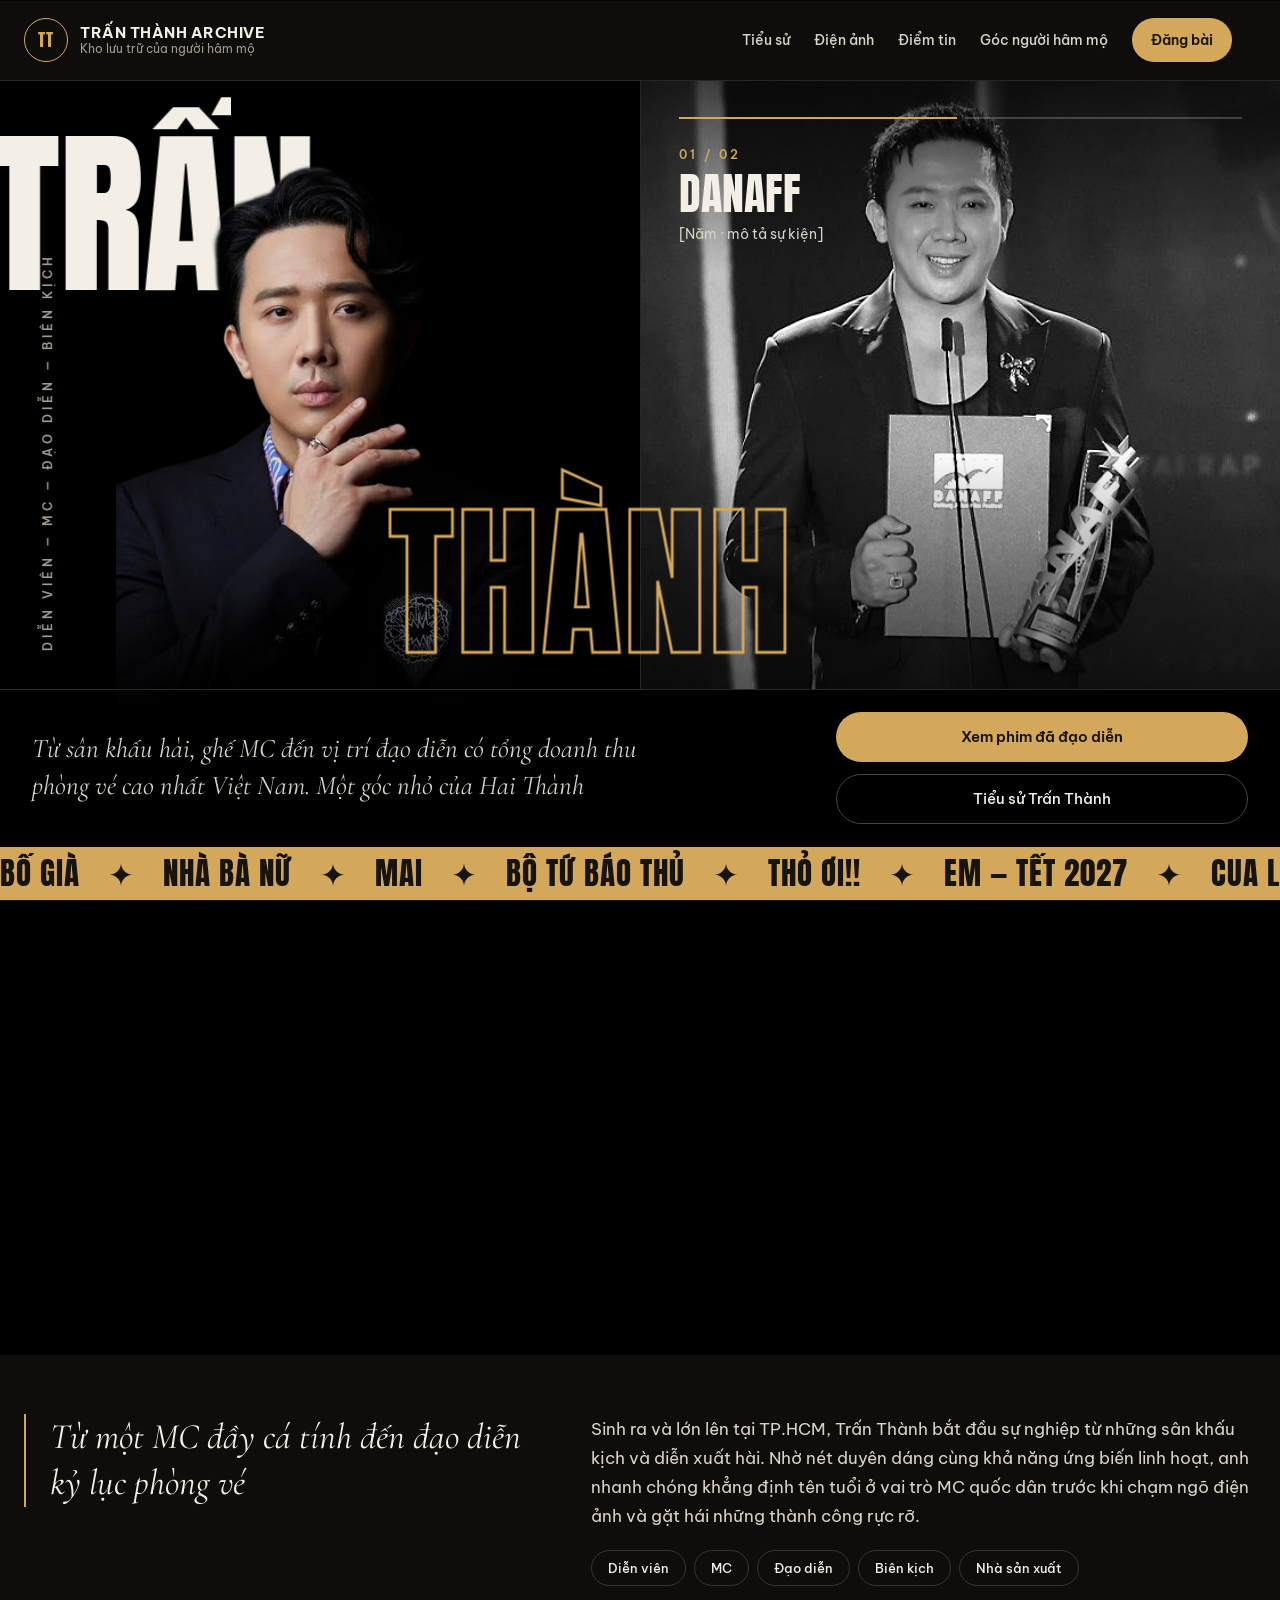
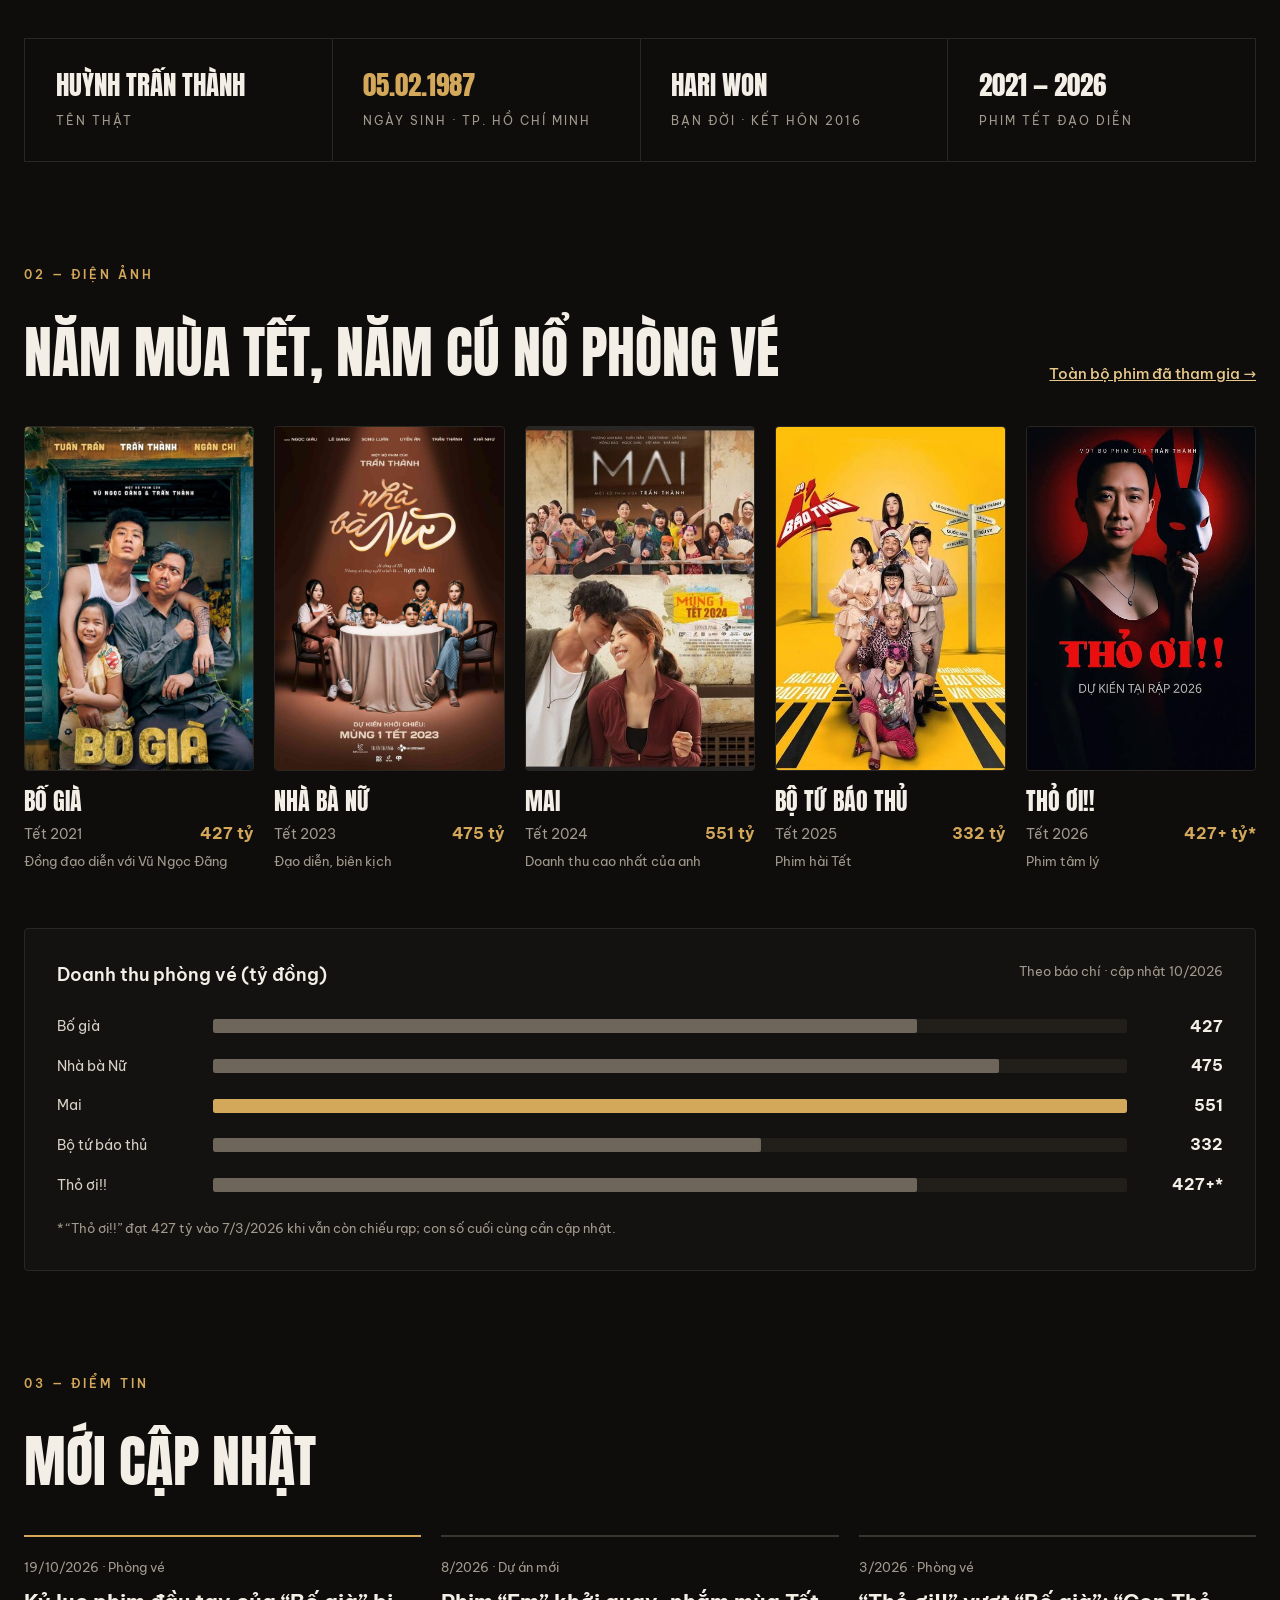
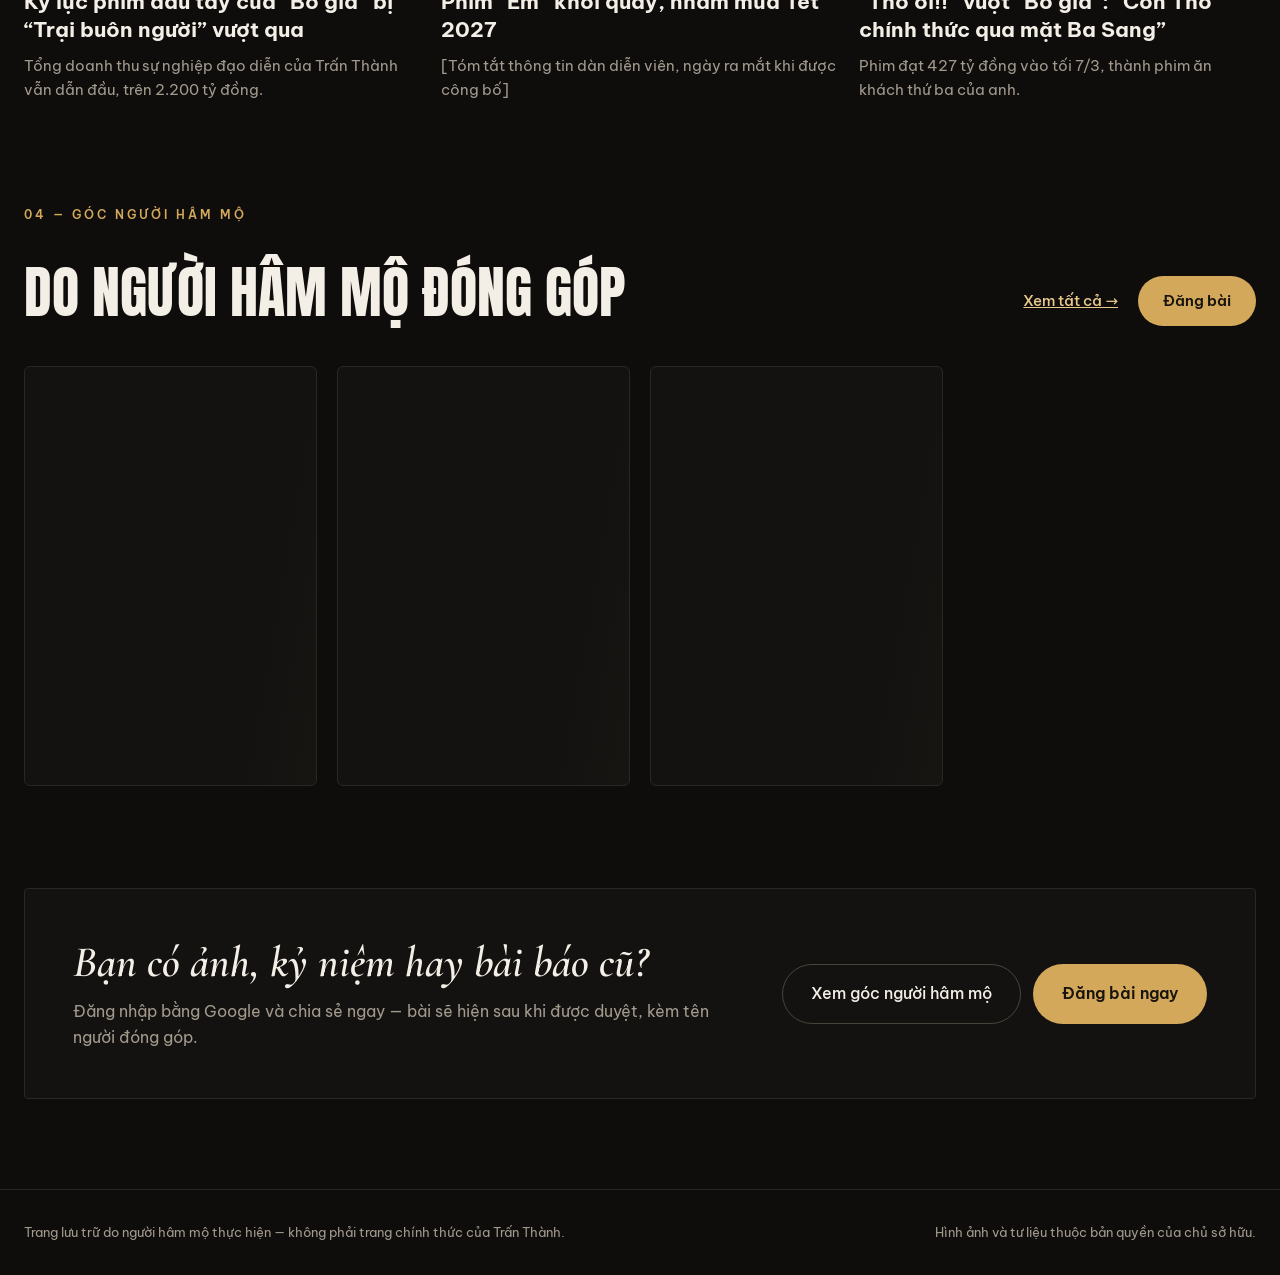
==== commit 473f206e: "Góc người hâm mộ: ảnh nền cho phần đầu trang Co-Authored-By: Claude Opus 5.5 <noreply@anthropic.com>" ====
--- a/index.html
+++ b/index.html
@@ -9,7 +9,7 @@
   <link rel="preconnect" href="https://fonts.googleapis.com">
   <link rel="preconnect" href="https://fonts.gstatic.com" crossorigin>
   <link href="https://fonts.googleapis.com/css2?family=Anton&family=Be+Vietnam+Pro:wght@400;500;600;700&family=Cormorant+Garamond:ital,wght@1,500;1,600&display=swap" rel="stylesheet">
-  <link rel="stylesheet" href="assets/css/style.css?v=4">
+  <link rel="stylesheet" href="assets/css/style.css?v=5">
   <script>
     /* Runs before first paint: enables JS styles + the hero intro.
        Full "curtain" intro plays once per browser session; later visits get a quicker version.
--- a/assets/css/style.css
+++ b/assets/css/style.css
@@ -878,6 +878,33 @@
   margin-top: 12px;
   font-family: var(--font-display); font-weight: 400;
   font-size: clamp(48px, 7vw, 104px); line-height: 1.12; text-transform: uppercase;
+}
+/* sub-page hero with a background photo (Góc người hâm mộ):
+   desktop — photo fills the right side and fades into black, title stays on the left;
+   phone — photo sits behind the text under a dark gradient */
+.page-hero--photo { position: relative; overflow: hidden; }
+.page-hero--photo .page-hero__inner { position: relative; z-index: 1; padding-block: clamp(72px, 10vw, 150px) clamp(40px, 5vw, 64px); }
+.page-hero--photo .page-hero__inner { flex-direction: column; align-items: flex-start; justify-content: flex-end; gap: 28px; }
+.page-hero--photo .page-hero__inner > div { max-width: min(62%, 860px); }
+.page-hero__bg { position: absolute; top: 0; bottom: 0; right: 0; left: 36%; z-index: 0; }
+.page-hero__bg img {
+  width: 100%; height: 100%;
+  object-fit: cover; object-position: 70% 28%;
+  filter: grayscale(1) contrast(1.05) brightness(.85);
+}
+.page-hero__bg::after {
+  content: ""; position: absolute; inset: 0;
+  background:
+    linear-gradient(90deg, #000 0%, rgba(0,0,0,.7) 22%, rgba(0,0,0,.15) 55%, rgba(0,0,0,.25) 100%),
+    linear-gradient(0deg, #000 0%, rgba(0,0,0,0) 30%);
+}
+.page-hero--photo .page-hero__lead { color: var(--text-2); }
+@media (max-width: 760px) {
+  .page-hero--photo .page-hero__inner > div { max-width: none; }
+  .page-hero__bg { left: 0; }
+  .page-hero__bg img { object-position: 72% 20%; }
+  .page-hero__bg::after { background: linear-gradient(180deg, rgba(0,0,0,.3) 0%, rgba(0,0,0,.7) 45%, #000 100%); }
+  .page-hero--photo .page-hero__inner { padding-block: 120px 32px; }
 }
 .page-hero--compact .page-hero__title { font-size: clamp(44px, 5.5vw, 72px); }
 .page-hero__lead { margin-top: 12px; max-width: 560px; color: var(--muted); }
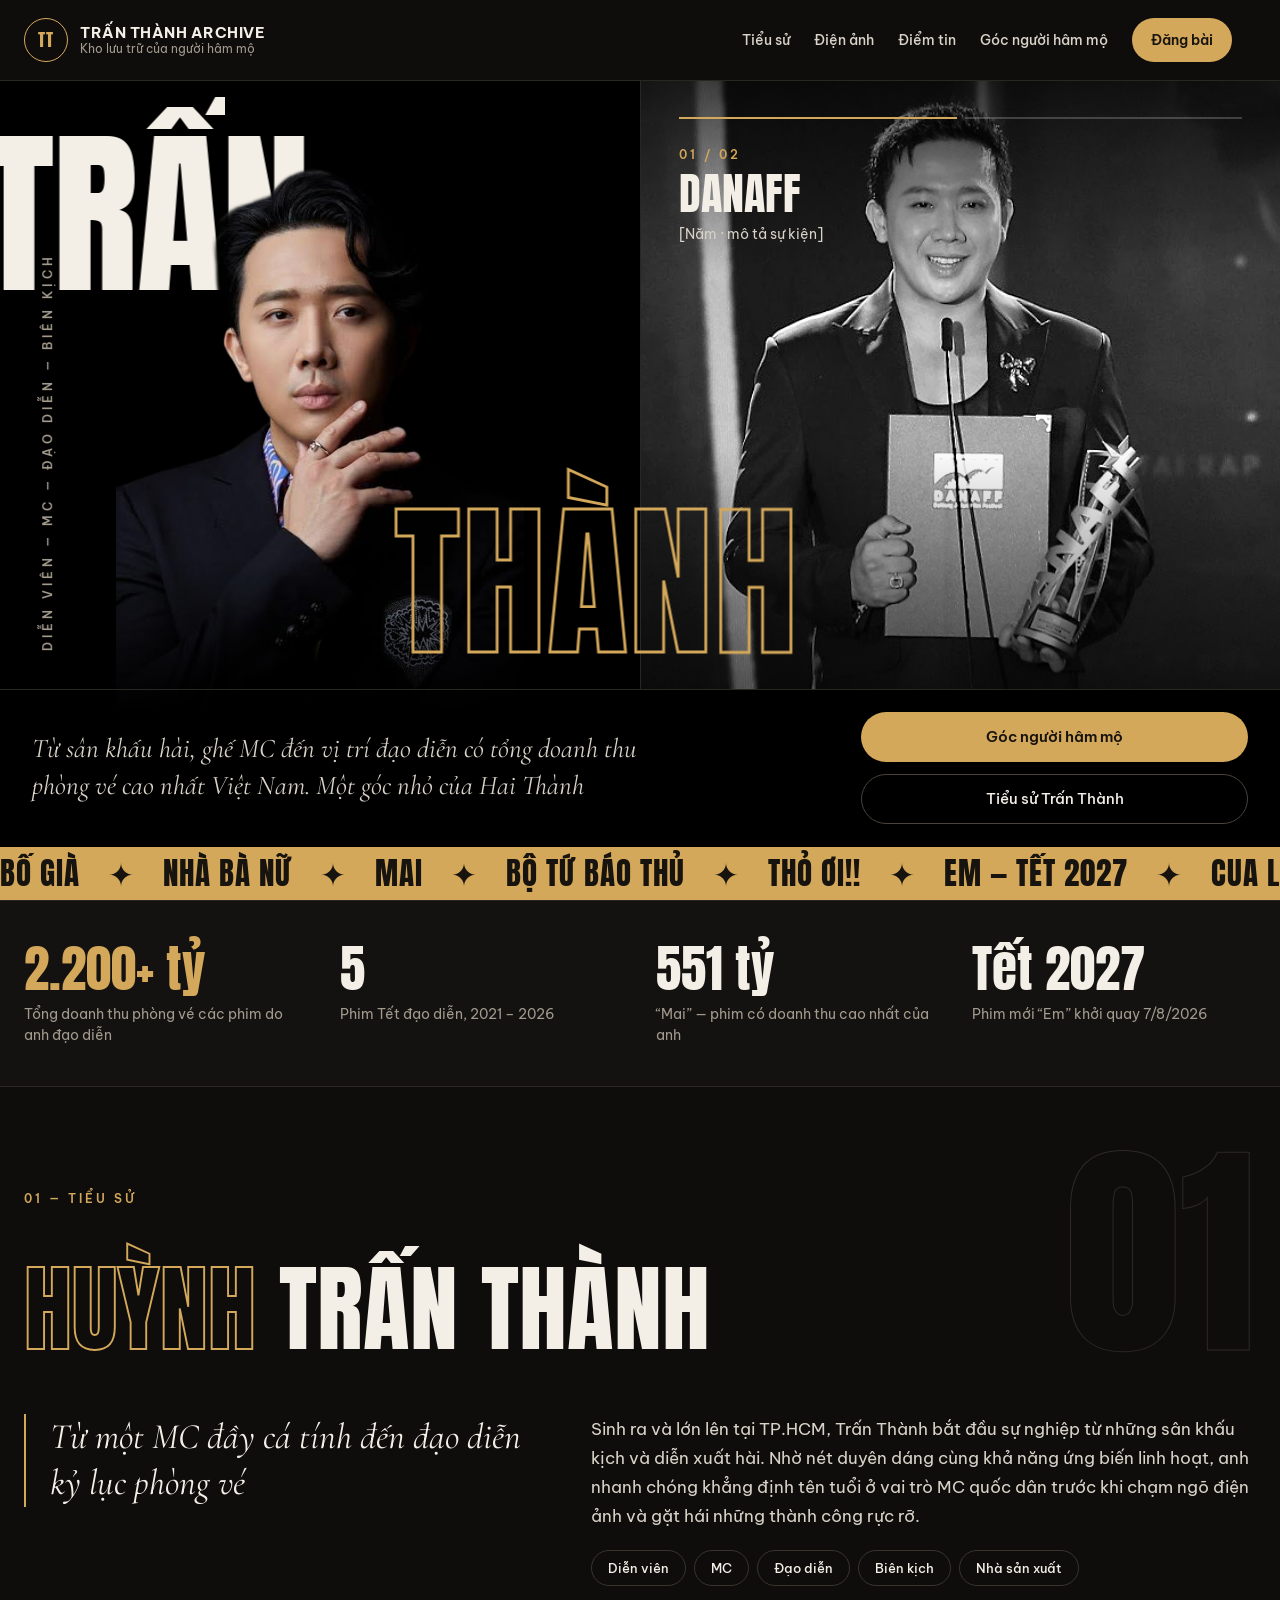
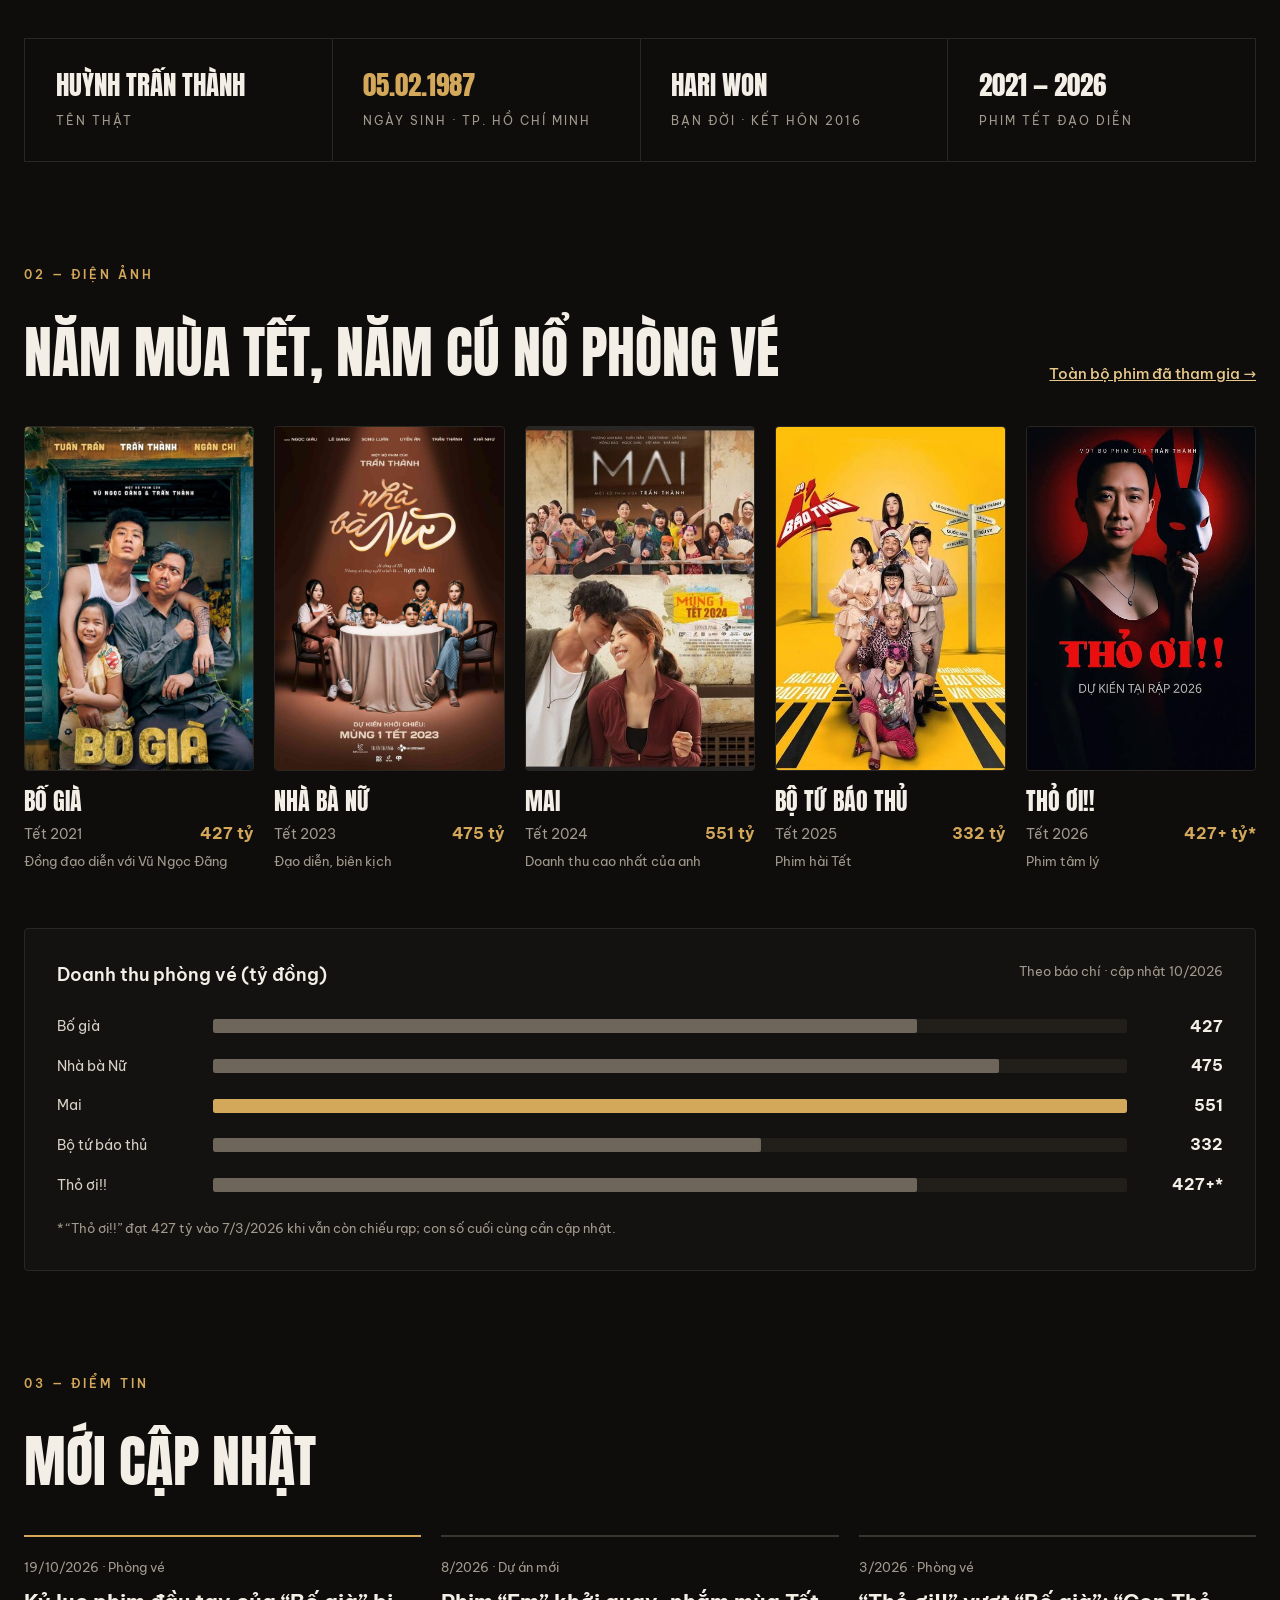
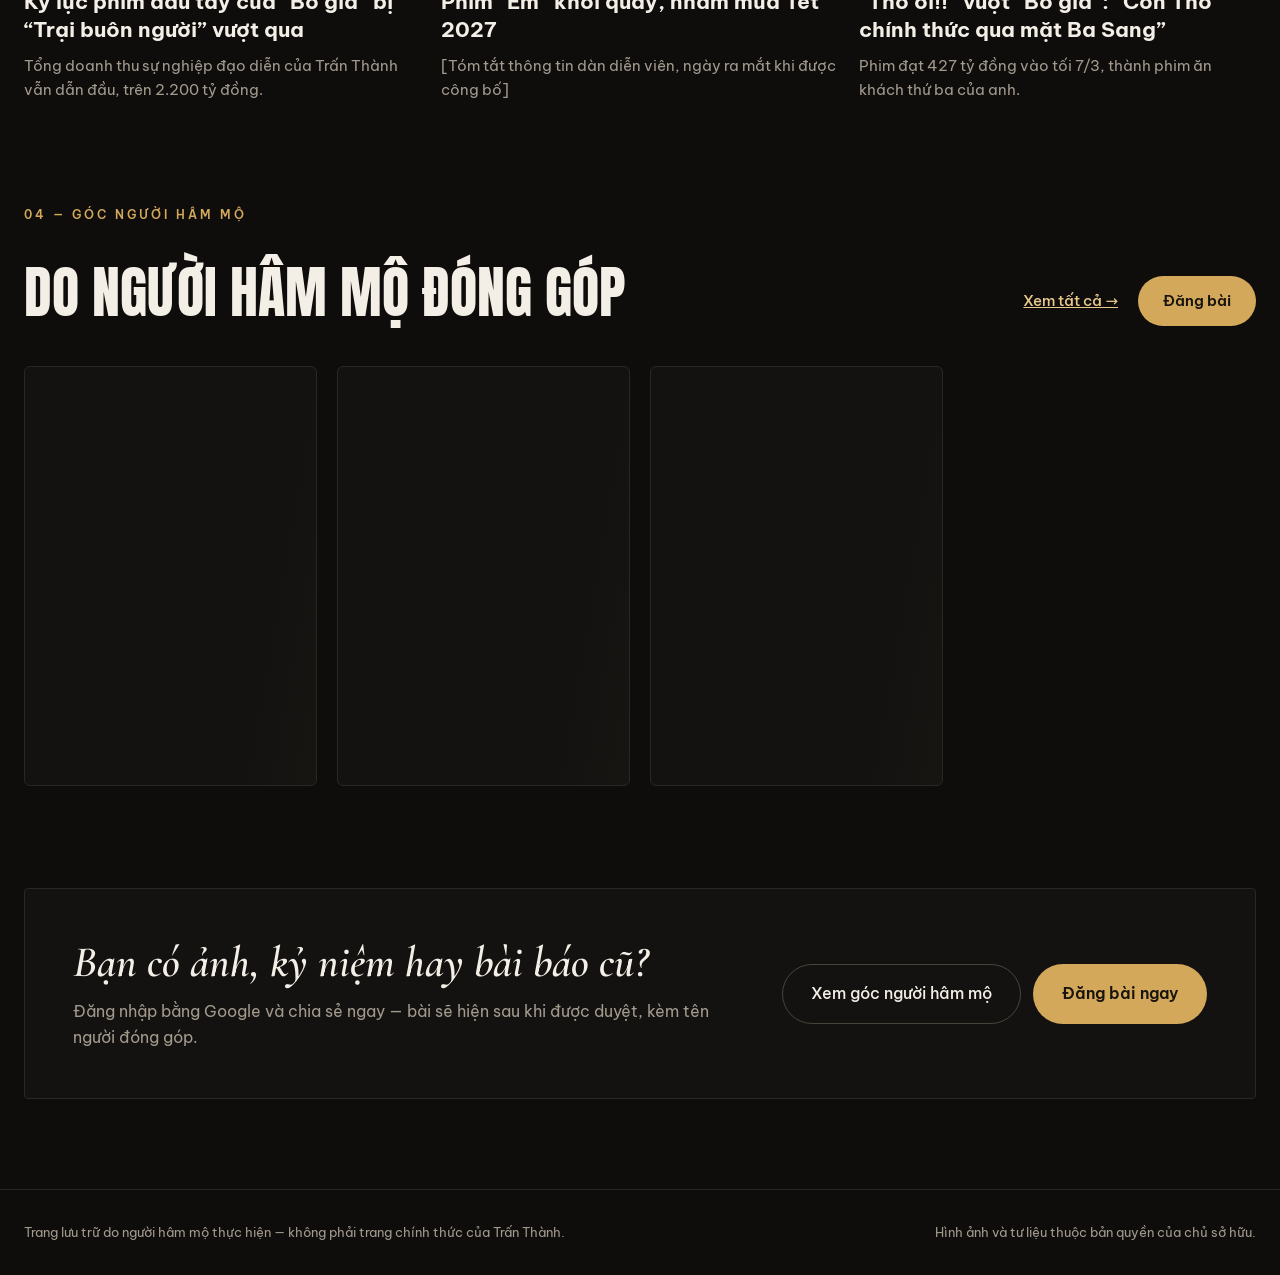
==== commit e296bfcc: "Thanh menu dính khi cuộn; nút chính ở hero dẫn tới Góc người hâm mộ Co-Authored-By: Claude Opus 5.5 " ====
--- a/index.html
+++ b/index.html
@@ -9,7 +9,7 @@
   <link rel="preconnect" href="https://fonts.googleapis.com">
   <link rel="preconnect" href="https://fonts.gstatic.com" crossorigin>
   <link href="https://fonts.googleapis.com/css2?family=Anton&family=Be+Vietnam+Pro:wght@400;500;600;700&family=Cormorant+Garamond:ital,wght@1,500;1,600&display=swap" rel="stylesheet">
-  <link rel="stylesheet" href="assets/css/style.css?v=5">
+  <link rel="stylesheet" href="assets/css/style.css?v=6">
   <script>
     /* Runs before first paint: enables JS styles + the hero intro.
        Full "curtain" intro plays once per browser session; later visits get a quicker version.
@@ -117,7 +117,7 @@
       <div class="hero__footer">
         <p class="hero__tagline">Từ sân khấu hài, ghế MC đến vị trí đạo diễn có tổng doanh thu phòng vé cao nhất Việt Nam. Một góc nhỏ của Hai Thành</p>
         <div class="hero__actions">
-          <a class="btn btn--accent" href="#dien-anh"><span>Xem phim<span class="hide-xs"> đã đạo diễn</span></span></a>
+          <a class="btn btn--accent" href="cong-dong.html"><span>Góc người hâm mộ</span></a>
           <a class="btn btn--ghost" href="#tieu-su"><span>Tiểu sử<span class="hide-sm"> Trấn Thành</span></span></a>
         </div>
       </div>
--- a/assets/css/style.css
+++ b/assets/css/style.css
@@ -33,7 +33,7 @@
 /* ---------- Base ---------- */
 *, *::before, *::after { box-sizing: border-box; }
 
-html { scroll-behavior: smooth; -webkit-text-size-adjust: 100%; }
+html { scroll-behavior: smooth; -webkit-text-size-adjust: 100%; scroll-padding-top: calc(var(--header-h) + 8px); }
 
 body {
   margin: 0;
@@ -112,11 +112,23 @@
 
 /* ---------- Header ---------- */
 .site-header {
-  position: relative;
+  position: -webkit-sticky;
+  position: sticky;          /* stays at the top while scrolling */
+  top: 0;
   z-index: 50;
   background: var(--bg);
   border-bottom: 1px solid var(--line);
-}
+  transition: background-color .3s ease, box-shadow .3s ease;
+}
+/* after scrolling a little: translucent glass + soft shadow */
+.site-header.is-scrolled {
+  background: rgba(14, 13, 12, .82);
+  -webkit-backdrop-filter: saturate(140%) blur(14px);
+  backdrop-filter: saturate(140%) blur(14px);
+  box-shadow: 0 10px 30px -18px rgba(0, 0, 0, .9);
+}
+/* the open mobile menu needs a solid bar behind it */
+.menu-open .site-header.is-scrolled { background: var(--black); -webkit-backdrop-filter: none; backdrop-filter: none; }
 .site-header__inner {
   display: flex;
   align-items: center;
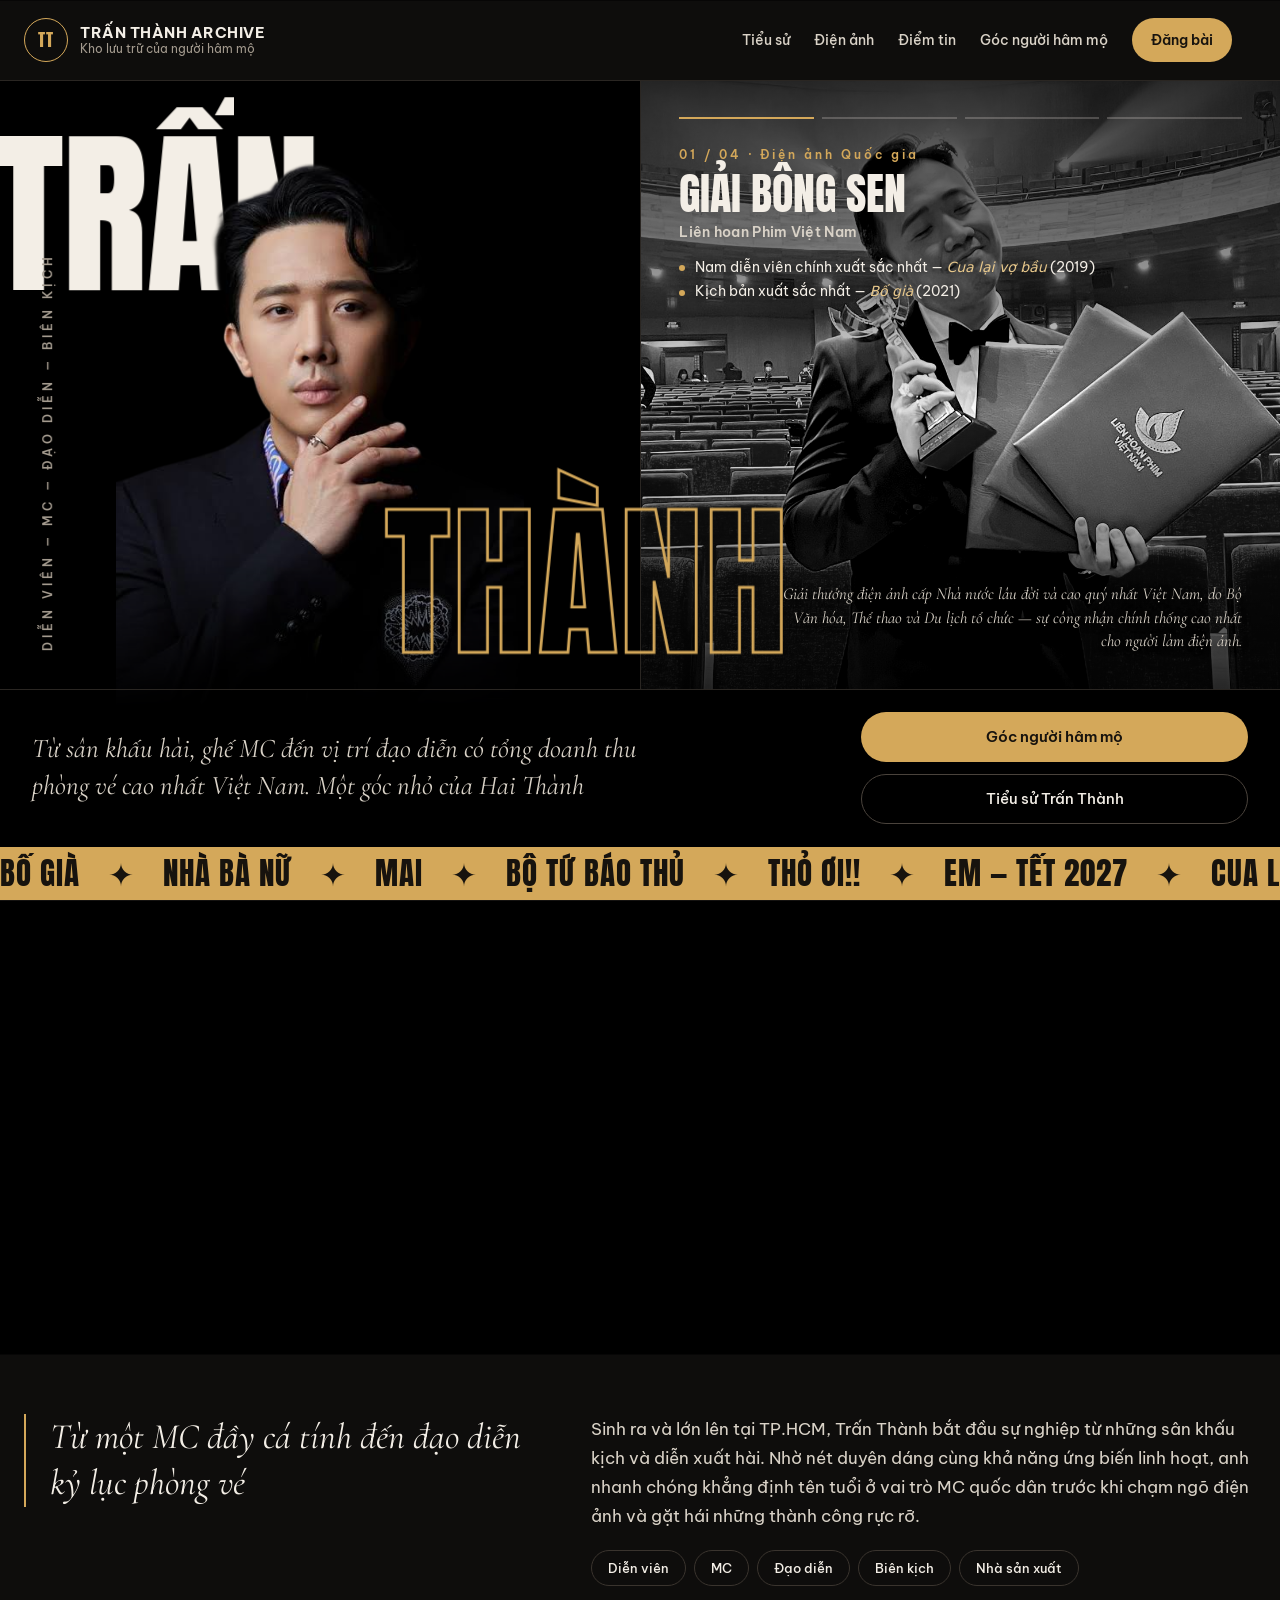
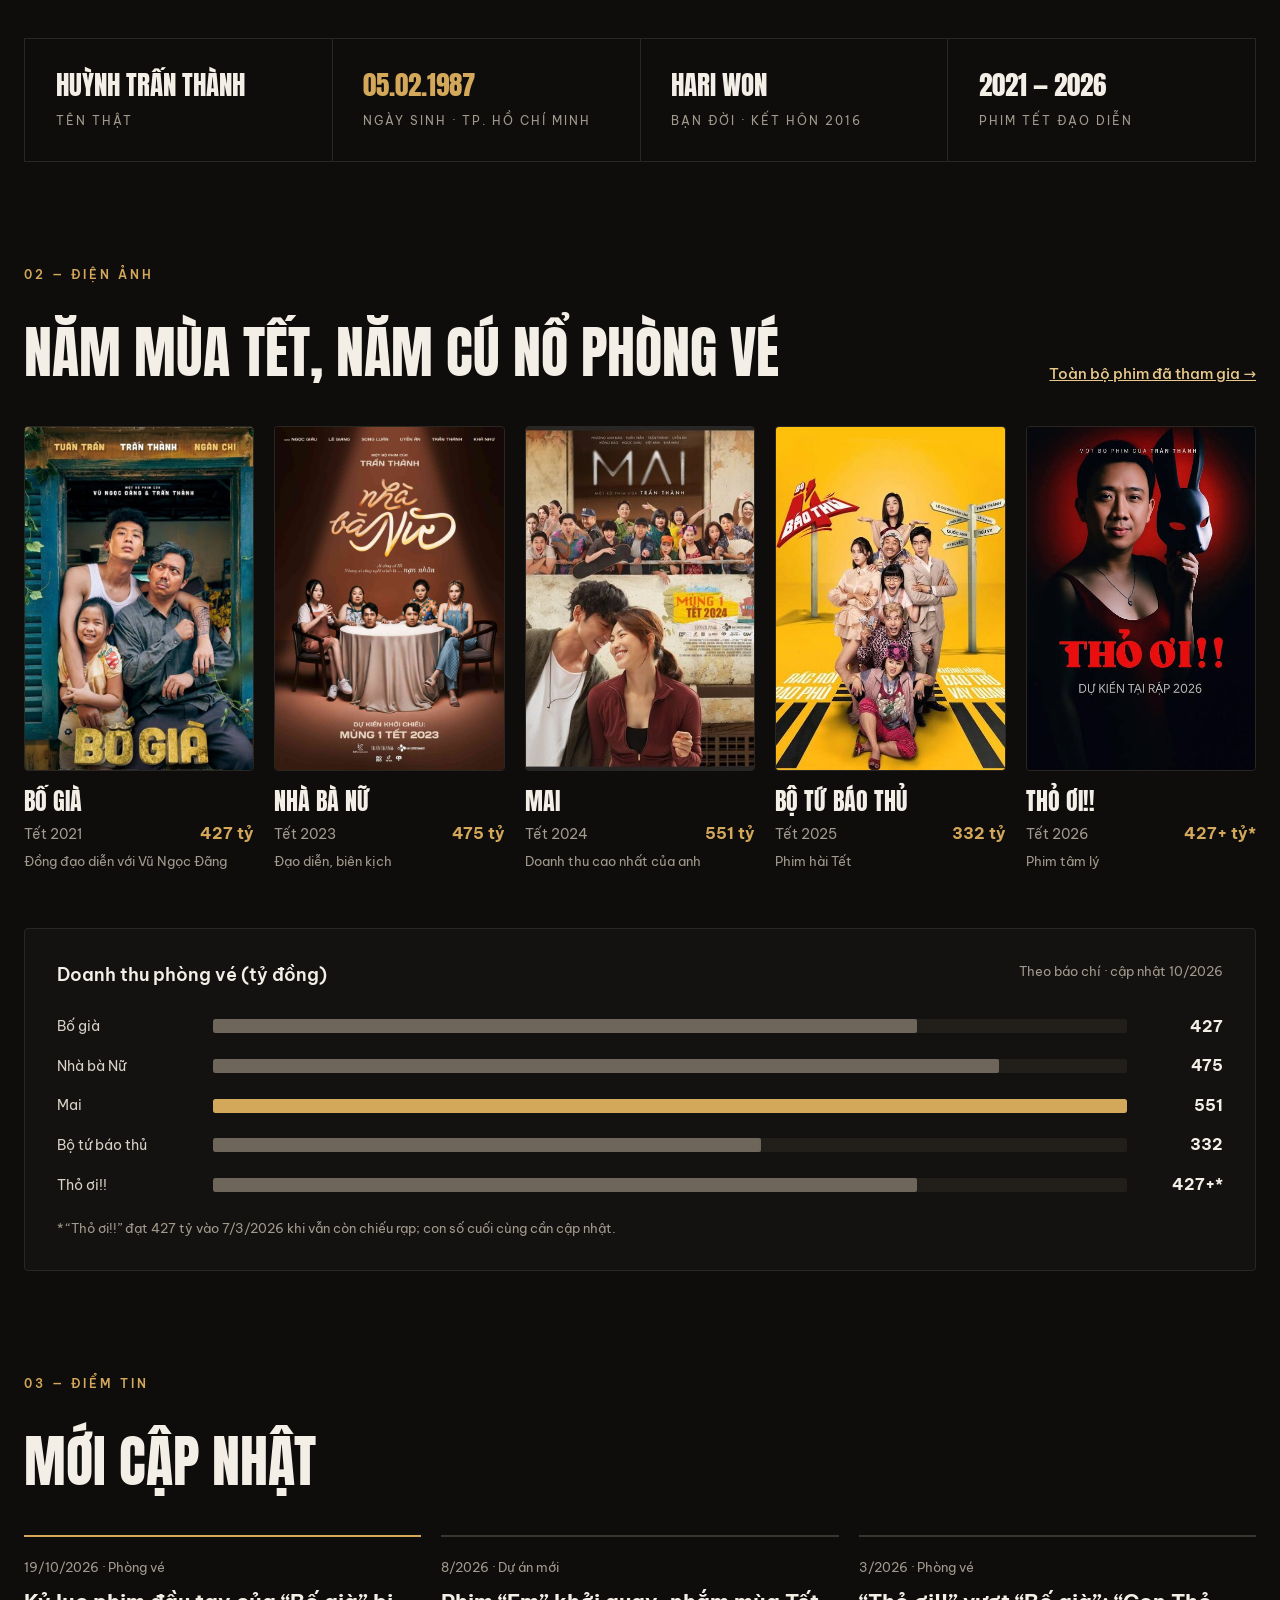
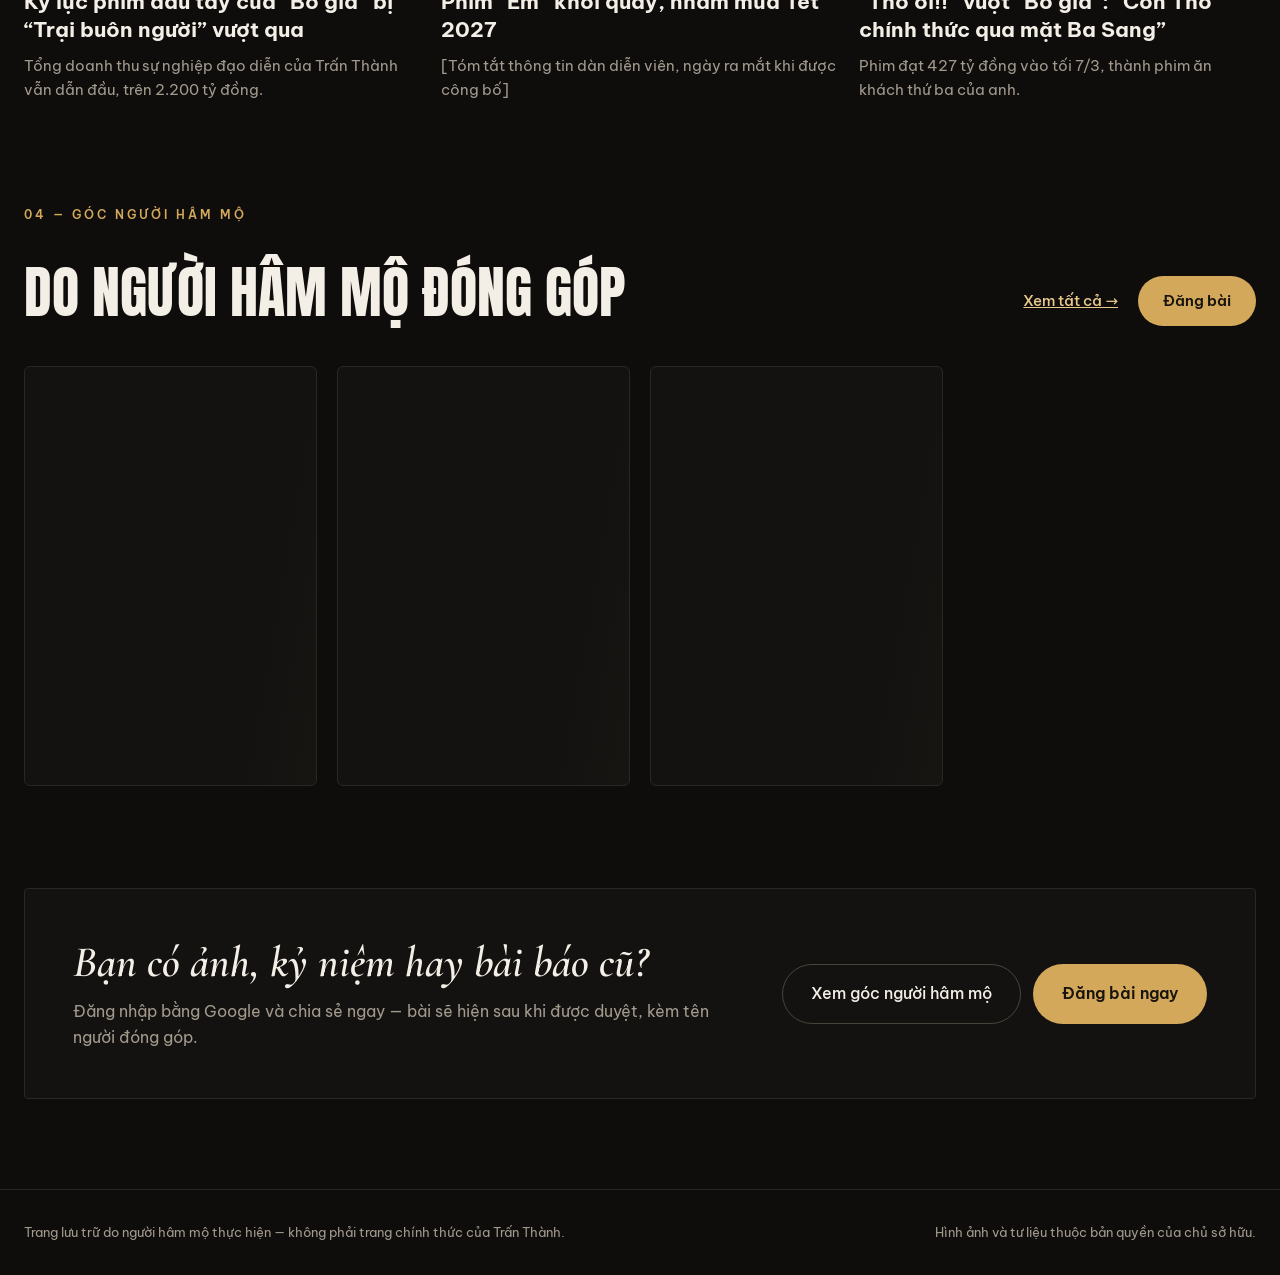
==== commit 726168c0: "Hero: slideshow 4 giải thưởng tiêu biểu; hiệu ứng mở đầu chậm hơn; sửa nút đăng nhập Google trên điệ" ====
--- a/index.html
+++ b/index.html
@@ -9,7 +9,7 @@
   <link rel="preconnect" href="https://fonts.googleapis.com">
   <link rel="preconnect" href="https://fonts.gstatic.com" crossorigin>
   <link href="https://fonts.googleapis.com/css2?family=Anton&family=Be+Vietnam+Pro:wght@400;500;600;700&family=Cormorant+Garamond:ital,wght@1,500;1,600&display=swap" rel="stylesheet">
-  <link rel="stylesheet" href="assets/css/style.css?v=6">
+  <link rel="stylesheet" href="assets/css/style.css?v=7">
   <script>
     /* Runs before first paint: enables JS styles + the hero intro.
        Full "curtain" intro plays once per browser session; later visits get a quicker version.
@@ -81,34 +81,74 @@
           <span class="hero__credits">Diễn viên — MC — Đạo diễn — Biên kịch</span>
         </div>
 
-        <!-- Right: black-and-white photo slideshow.
-             To add a slide: copy one .slide block, change the image + caption, and add a matching progress button. -->
-        <div class="hero__slideshow" data-slideshow data-interval="5000" aria-roledescription="carousel" aria-label="Ảnh sự kiện">
+        <!-- Right: awards slideshow (black-and-white photos).
+             To add a slide: copy one .slide, one .slideshow__bar, one .caption and one .slideshow__why, then renumber. -->
+        <div class="hero__slideshow" data-slideshow data-interval="6000" aria-roledescription="carousel" aria-label="Giải thưởng tiêu biểu">
           <div class="slide is-active" data-slide>
-            <img src="assets/images/slide-danaff.webp" alt="Trấn Thành nhận giải tại Liên hoan phim châu Á Đà Nẵng (DANAFF)" style="object-position: 50% 25%">
+            <img src="assets/images/award-bong-sen.jpg" alt="Trấn Thành cầm cúp và bằng khen tại Liên hoan Phim Việt Nam" style="object-position: 55% 22%">
           </div>
           <div class="slide" data-slide>
-            <img src="assets/images/slide-award.jpg" alt="Trấn Thành phát biểu tại một lễ trao giải" style="object-position: 40% 30%" loading="lazy">
+            <img src="assets/images/award-mai-vang.jpg" alt="Trấn Thành nhận cúp tại lễ trao Giải Mai Vàng" style="object-position: 50% 30%" loading="lazy">
+          </div>
+          <div class="slide" data-slide>
+            <img src="assets/images/slide-danaff.webp" alt="Trấn Thành nhận giải tại Liên hoan Phim Châu Á Đà Nẵng (DANAFF)" style="object-position: 50% 25%" loading="lazy">
+          </div>
+          <div class="slide" data-slide>
+            <img src="assets/images/award-vtv.jpg" alt="Trấn Thành phát biểu khi nhận giải Ấn tượng VTV" style="object-position: 50% 18%" loading="lazy">
           </div>
 
           <div class="slideshow__shade" aria-hidden="true"></div>
 
           <div class="slideshow__progress">
-            <button type="button" class="slideshow__bar is-active" data-slide-to="0" aria-label="Ảnh 1: DANAFF"></button>
-            <button type="button" class="slideshow__bar" data-slide-to="1" aria-label="Ảnh 2: Lễ trao giải"></button>
+            <button type="button" class="slideshow__bar is-active" data-slide-to="0" aria-label="Giải 1: Giải Bông Sen"></button>
+            <button type="button" class="slideshow__bar" data-slide-to="1" aria-label="Giải 2: Giải Mai Vàng"></button>
+            <button type="button" class="slideshow__bar" data-slide-to="2" aria-label="Giải 3: DANAFF"></button>
+            <button type="button" class="slideshow__bar" data-slide-to="3" aria-label="Giải 4: Ấn tượng VTV"></button>
           </div>
 
           <div class="slideshow__captions" aria-live="polite">
             <div class="caption is-active" data-caption>
-              <span class="caption__index">01 / 02</span>
-              <span class="caption__title">DANAFF</span>
-              <span class="caption__note">[Năm · mô tả sự kiện]</span>
+              <span class="caption__index">01 / 04 · Điện ảnh Quốc gia</span>
+              <span class="caption__title">Giải Bông Sen</span>
+              <span class="caption__sub">Liên hoan Phim Việt Nam</span>
+              <ul class="caption__awards">
+                <li>Nam diễn viên chính xuất sắc nhất — <em>Cua lại vợ bầu</em> (2019)</li>
+                <li>Kịch bản xuất sắc nhất — <em>Bố già</em> (2021)</li>
+              </ul>
             </div>
             <div class="caption" data-caption>
-              <span class="caption__index">02 / 02</span>
-              <span class="caption__title">Lễ trao giải</span>
-              <span class="caption__note">[Năm · mô tả sự kiện]</span>
+              <span class="caption__index">02 / 04 · Nghệ thuật &amp; Giải trí đại chúng</span>
+              <span class="caption__title">Giải Mai Vàng</span>
+              <span class="caption__sub">Báo Người Lao Động</span>
+              <ul class="caption__awards">
+                <li>Nhiều năm liên tiếp: MC được yêu thích nhất</li>
+                <li>Diễn viên hài được yêu thích nhất</li>
+              </ul>
             </div>
+            <div class="caption" data-caption>
+              <span class="caption__index">03 / 04 · Điện ảnh Quốc tế &amp; Khu vực</span>
+              <span class="caption__title">DANAFF</span>
+              <span class="caption__sub">Liên hoan Phim Châu Á Đà Nẵng</span>
+              <ul class="caption__awards">
+                <li>Phim Việt Nam hay nhất — <em>Nhà bà Nữ</em> (2023)</li>
+                <li>Đạo diễn xuất sắc nhất — <em>Nhà bà Nữ</em> (2023), <em>Mai</em> (2024)</li>
+              </ul>
+            </div>
+            <div class="caption" data-caption>
+              <span class="caption__index">04 / 04 · Truyền hình Quốc gia</span>
+              <span class="caption__title">Ấn tượng VTV</span>
+              <span class="caption__sub">VTV Awards</span>
+              <ul class="caption__awards">
+                <li>MC Ấn tượng &amp; Nghệ sĩ hài Ấn tượng (2015, 2016)</li>
+              </ul>
+            </div>
+          </div>
+
+          <div class="slideshow__whys">
+            <p class="slideshow__why is-active" data-why>Giải thưởng điện ảnh cấp Nhà nước lâu đời và cao quý nhất Việt Nam, do Bộ Văn hóa, Thể thao và Du lịch tổ chức — sự công nhận chính thống cao nhất cho người làm điện ảnh.</p>
+            <p class="slideshow__why" data-why>Tổ chức từ năm 1995, Mai Vàng là thước đo tình cảm của công chúng và mức độ phủ sóng của nghệ sĩ trong giới giải trí.</p>
+            <p class="slideshow__why" data-why>Ban giám khảo là các chuyên gia, đạo diễn tên tuổi trong nước và quốc tế — khẳng định năng lực đạo diễn của Trấn Thành trên bản đồ điện ảnh chuyên nghiệp.</p>
+            <p class="slideshow__why" data-why>Giải thưởng uy tín nhất của Đài Truyền hình Việt Nam, tôn vinh những gương mặt để lại dấu ấn sâu sắc nhất trên sóng truyền hình quốc gia trong năm.</p>
           </div>
         </div>
       </div>
--- a/assets/css/style.css
+++ b/assets/css/style.css
@@ -323,7 +323,7 @@
 .slideshow__shade {
   position: absolute;
   inset: 0;
-  background: linear-gradient(180deg, rgba(0,0,0,.7) 0%, rgba(0,0,0,0) 32%, rgba(0,0,0,0) 60%, rgba(0,0,0,.6) 100%);
+  background: linear-gradient(180deg, rgba(0,0,0,.78) 0%, rgba(0,0,0,.35) 38%, rgba(0,0,0,0) 55%, rgba(0,0,0,.8) 100%);
   pointer-events: none;
 }
 
@@ -381,6 +381,33 @@
   color: var(--text);
 }
 .caption__note { font-size: 14px; color: var(--text-2); }
+.caption__sub { font-size: 14px; font-weight: 600; letter-spacing: .3px; color: var(--text-2); margin-top: -2px; }
+.caption__awards {
+  list-style: none; margin: 10px 0 0; padding: 0;
+  display: flex; flex-direction: column; gap: 4px;
+  max-width: 460px;
+  font-size: 14px; line-height: 1.45; color: var(--text);
+}
+.caption__awards li { position: relative; padding-left: 16px; text-shadow: 0 1px 8px rgba(0,0,0,.8); }
+.caption__awards li::before { content: ""; position: absolute; left: 0; top: .6em; width: 6px; height: 6px; border-radius: 50%; background: var(--accent); }
+.caption__awards em { font-style: italic; color: #E9C98C; }
+
+/* "why it matters" line, bottom of the slideshow */
+.slideshow__whys {
+  position: absolute; z-index: 2;
+  left: clamp(16px, 3vw, 40px); right: clamp(16px, 3vw, 40px); bottom: clamp(18px, 3vw, 36px);
+  min-height: 3.2em;
+}
+.slideshow__why {
+  /* right-aligned so it never collides with "THÀNH", which crosses into this panel */
+  position: absolute; right: 0; bottom: 0; max-width: 460px; text-align: right;
+  font-family: var(--font-quote); font-style: italic;
+  font-size: clamp(15px, 1.3vw, 18px); line-height: 1.4; color: var(--text-2);
+  text-shadow: 0 1px 10px rgba(0,0,0,.9);
+  opacity: 0; transform: translateY(8px);
+  transition: opacity 1s ease, transform 1s ease;
+}
+.slideshow__why.is-active { opacity: 1; transform: none; }
 
 /* Tagline row */
 .hero__footer {
@@ -719,7 +746,7 @@
   height: 40px; padding: 0 16px 0 12px;
   border: 1px solid var(--line-3); border-radius: 999px;
   background: transparent; color: var(--text);
-  font: inherit; font-size: 14px; font-weight: 500; cursor: pointer;
+  font: inherit; font-size: 14px; font-weight: 500; cursor: pointer; white-space: nowrap; flex: 0 0 auto;
   transition: border-color .2s ease, background-color .2s ease;
 }
 .auth-btn:hover { border-color: var(--text-2); background: rgba(255,255,255,.04); }
@@ -1171,8 +1198,9 @@
 }
 .ch__in { display: inline-block; will-change: transform; }
 
-.intro { --t0: .95s; }            /* when the hero starts (after the curtain opens) */
-.intro.intro-fast { --t0: 0s; }
+/* --k slows every intro timing down; first visit plays slower and more cinematic, repeat visits stay snappy */
+.intro { --t0: 1.28s; --k: 1.35; }  /* --t0 = when the hero starts (after the curtain opens) */
+.intro.intro-fast { --t0: 0s; --k: 1; }
 
 .intro .hero__word:not(.is-split) { opacity: 0; }
 
@@ -1190,7 +1218,7 @@
   left: 0; right: 0;
   height: 50.5%;
   background: #000;
-  transition: transform 1.05s cubic-bezier(.77, 0, .18, 1) .95s;
+  transition: transform calc(1.05s * var(--k)) cubic-bezier(.77, 0, .18, 1) calc(.95s * var(--k));
 }
 .intro-curtain__half--top { top: 0; }
 .intro-curtain__half--bottom { bottom: 0; }
@@ -1205,7 +1233,7 @@
   background: var(--accent);
   box-shadow: 0 0 18px rgba(212, 168, 90, .55);
   transform: scaleX(0);
-  transition: transform .8s cubic-bezier(.77, 0, .18, 1), opacity .35s ease 1s;
+  transition: transform calc(.8s * var(--k)) cubic-bezier(.77, 0, .18, 1), opacity calc(.35s * var(--k)) ease calc(1s * var(--k));
 }
 .intro-play .intro-curtain__line { transform: scaleX(1); opacity: 0; }
 .intro-curtain__label {
@@ -1221,7 +1249,7 @@
   color: var(--text-2);
   opacity: 0;
 }
-.intro-play .intro-curtain__label { animation: curtain-label 1s ease forwards; }
+.intro-play .intro-curtain__label { animation: curtain-label calc(1s * var(--k)) ease forwards; }
 @keyframes curtain-label {
   0%   { opacity: 0; letter-spacing: .3em; }
   35%  { opacity: 1; }
@@ -1231,47 +1259,49 @@
 
 /* 2 · Header drops in */
 .intro .site-header {
-  transition: opacity .8s ease calc(var(--t0) + .25s), transform .9s cubic-bezier(.16, 1, .3, 1) calc(var(--t0) + .25s);
+  transition: opacity calc(.8s * var(--k)) ease calc(var(--t0) + calc(.25s * var(--k))), transform calc(.9s * var(--k)) cubic-bezier(.16, 1, .3, 1) calc(var(--t0) + calc(.25s * var(--k)));
 }
 .intro:not(.intro-play) .site-header { opacity: 0; transform: translateY(-16px); }
 
 /* 3 · Slideshow wipes open and the photo zooms back */
-.intro .hero__slideshow { transition: clip-path 1.4s cubic-bezier(.77, 0, .18, 1) calc(var(--t0) + .05s); }
+.intro .hero__slideshow { transition: clip-path calc(1.4s * var(--k)) cubic-bezier(.77, 0, .18, 1) calc(var(--t0) + calc(.05s * var(--k))); }
 .intro:not(.intro-play) .hero__slideshow { clip-path: inset(0 0 0 100%); }
 .intro:not(.intro-play) .slide img { transform: scale(1.35); }
 
 /* 4 · Portrait rises out of a blur */
 .intro .hero__img {
   transition:
-    opacity 1.1s ease calc(var(--t0) + .35s),
-    transform 1.9s cubic-bezier(.16, 1, .3, 1) calc(var(--t0) + .35s),
-    filter 1.4s ease calc(var(--t0) + .35s);
+    opacity calc(1.1s * var(--k)) ease calc(var(--t0) + calc(.35s * var(--k))),
+    transform calc(1.9s * var(--k)) cubic-bezier(.16, 1, .3, 1) calc(var(--t0) + calc(.35s * var(--k))),
+    filter calc(1.4s * var(--k)) ease calc(var(--t0) + calc(.35s * var(--k)));
 }
 .intro:not(.intro-play) .hero__img { opacity: 0; transform: translateY(12%) scale(1.05); filter: blur(18px) brightness(.5); }
 
 /* 5 · TRẤN: letters rise one by one */
 .intro .hero__word--solid .ch__in {
-  transition: transform 1.15s cubic-bezier(.16, 1, .3, 1) calc(var(--t0) + .5s + var(--i) * .08s);
+  transition: transform calc(1.15s * var(--k)) cubic-bezier(.16, 1, .3, 1) calc(var(--t0) + calc(.5s * var(--k)) + var(--i) * calc(.08s * var(--k)));
 }
 .intro:not(.intro-play) .hero__word--solid .ch__in { transform: translateY(115%); }
 
 /* 6 · THÀNH: letters drop in filled with gold, then the gold drains away to the outline */
 .intro .hero__word--outline .ch__in {
   transition:
-    transform 1.1s cubic-bezier(.16, 1, .3, 1) calc(var(--t0) + .85s + var(--i) * .07s),
-    color 1.4s ease calc(var(--t0) + 2s);
+    transform calc(1.1s * var(--k)) cubic-bezier(.16, 1, .3, 1) calc(var(--t0) + calc(.85s * var(--k)) + var(--i) * calc(.07s * var(--k))),
+    color calc(1.4s * var(--k)) ease calc(var(--t0) + calc(2s * var(--k)));
 }
 .intro:not(.intro-play) .hero__word--outline .ch__in { transform: translateY(-115%); color: var(--accent); }
 
 /* 7 · Credits, captions, footer line, tagline, buttons, ticker */
 .intro .hero__credits,
 .intro .slideshow__progress,
+.intro .slideshow__whys,
 .intro .slideshow__captions {
-  transition: opacity .9s ease calc(var(--t0) + 1.15s), transform .9s cubic-bezier(.16, 1, .3, 1) calc(var(--t0) + 1.15s);
+  transition: opacity calc(.9s * var(--k)) ease calc(var(--t0) + calc(1.15s * var(--k))), transform calc(.9s * var(--k)) cubic-bezier(.16, 1, .3, 1) calc(var(--t0) + calc(1.15s * var(--k)));
 }
 .intro:not(.intro-play) .hero__credits { opacity: 0; }
 .intro:not(.intro-play) .slideshow__progress,
-.intro:not(.intro-play) .slideshow__captions { opacity: 0; transform: translateY(-10px); }
+.intro:not(.intro-play) .slideshow__captions,
+.intro:not(.intro-play) .slideshow__whys { opacity: 0; transform: translateY(-10px); }
 
 .intro .hero__footer { border-top-color: transparent; }
 .intro .hero__footer::before {
@@ -1281,23 +1311,23 @@
   height: 1px;
   background: var(--line);
   transform-origin: left center;
-  transition: transform 1.3s cubic-bezier(.77, 0, .18, 1) calc(var(--t0) + 1s);
+  transition: transform calc(1.3s * var(--k)) cubic-bezier(.77, 0, .18, 1) calc(var(--t0) + calc(1s * var(--k)));
 }
 .intro:not(.intro-play) .hero__footer::before { transform: scaleX(0); }
 
 .intro .hero__tagline,
 .intro .hero__actions .btn {
   transition:
-    opacity .9s ease calc(var(--t0) + var(--d, 1.25s)),
-    transform 1s cubic-bezier(.16, 1, .3, 1) calc(var(--t0) + var(--d, 1.25s)),
-    background-color .2s ease, color .2s ease, border-color .2s ease;
-}
-.intro .hero__actions .btn:nth-child(1) { --d: 1.4s; }
-.intro .hero__actions .btn:nth-child(2) { --d: 1.5s; }
+    opacity calc(.9s * var(--k)) ease calc(var(--t0) + var(--d, calc(1.25s * var(--k)))),
+    transform calc(1s * var(--k)) cubic-bezier(.16, 1, .3, 1) calc(var(--t0) + var(--d, calc(1.25s * var(--k)))),
+    background-color calc(.2s * var(--k)) ease, color calc(.2s * var(--k)) ease, border-color calc(.2s * var(--k)) ease;
+}
+.intro .hero__actions .btn:nth-child(1) { --d: calc(1.4s * var(--k)); }
+.intro .hero__actions .btn:nth-child(2) { --d: calc(1.5s * var(--k)); }
 .intro:not(.intro-play) .hero__tagline,
 .intro:not(.intro-play) .hero__actions .btn { opacity: 0; transform: translateY(16px); }
 
-.intro .ticker { transition: transform 1s cubic-bezier(.16, 1, .3, 1) calc(var(--t0) + 1.55s); }
+.intro .ticker { transition: transform calc(1s * var(--k)) cubic-bezier(.16, 1, .3, 1) calc(var(--t0) + calc(1.55s * var(--k))); }
 .intro:not(.intro-play) .ticker { transform: translateY(100%); }
 
 /* parallax (JS writes the `translate` property, which stacks with the intro's `transform`) */
@@ -1325,6 +1355,7 @@
   .hero__word--outline { font-size: min(20vw, 12.5vh); font-size: min(20vw, 12.5svh); margin-right: -0.03em; }
   .hero__img { margin-left: 6%; }
   .intro:not(.intro-play) .hero__slideshow { clip-path: inset(0 100% 0 0); }
+  .slideshow__whys { display: none; }
   .hero__slideshow {
     flex: 0 0 26vh;
     flex: 0 0 clamp(120px, 26svh, 360px);
@@ -1396,6 +1427,11 @@
   .caption__index { font-size: 10px; }
   .caption__title { font-size: 22px; }
   .caption__note { font-size: 12px; }
+  .caption__index { font-size: 10px; letter-spacing: 2px; }
+  .caption__sub, .slideshow__whys { display: none; }
+  .caption__awards { margin-top: 4px; font-size: 12px; gap: 2px; }
+  .caption__awards li { padding-left: 12px; }
+  .caption__awards li::before { width: 5px; height: 5px; }
 
   .hero__footer { flex-direction: column; align-items: stretch; gap: 12px; padding: 14px 16px 16px; }
   .hero__tagline {
@@ -1507,8 +1543,9 @@
   .arow__thumbs:has(> :only-child) { grid-template-columns: minmax(0, 160px); }
   .contribute__actions .btn { flex: 1 1 100%; }
 }
-@media (max-width: 420px) {
-  .auth-btn { padding: 0 11px; }
+/* phones: Google button becomes a round icon so the header never breaks */
+@media (max-width: 560px) {
+  .auth-btn { width: 44px; height: 44px; padding: 0; justify-content: center; }
   .auth-btn__text { display: none; }
 }
 
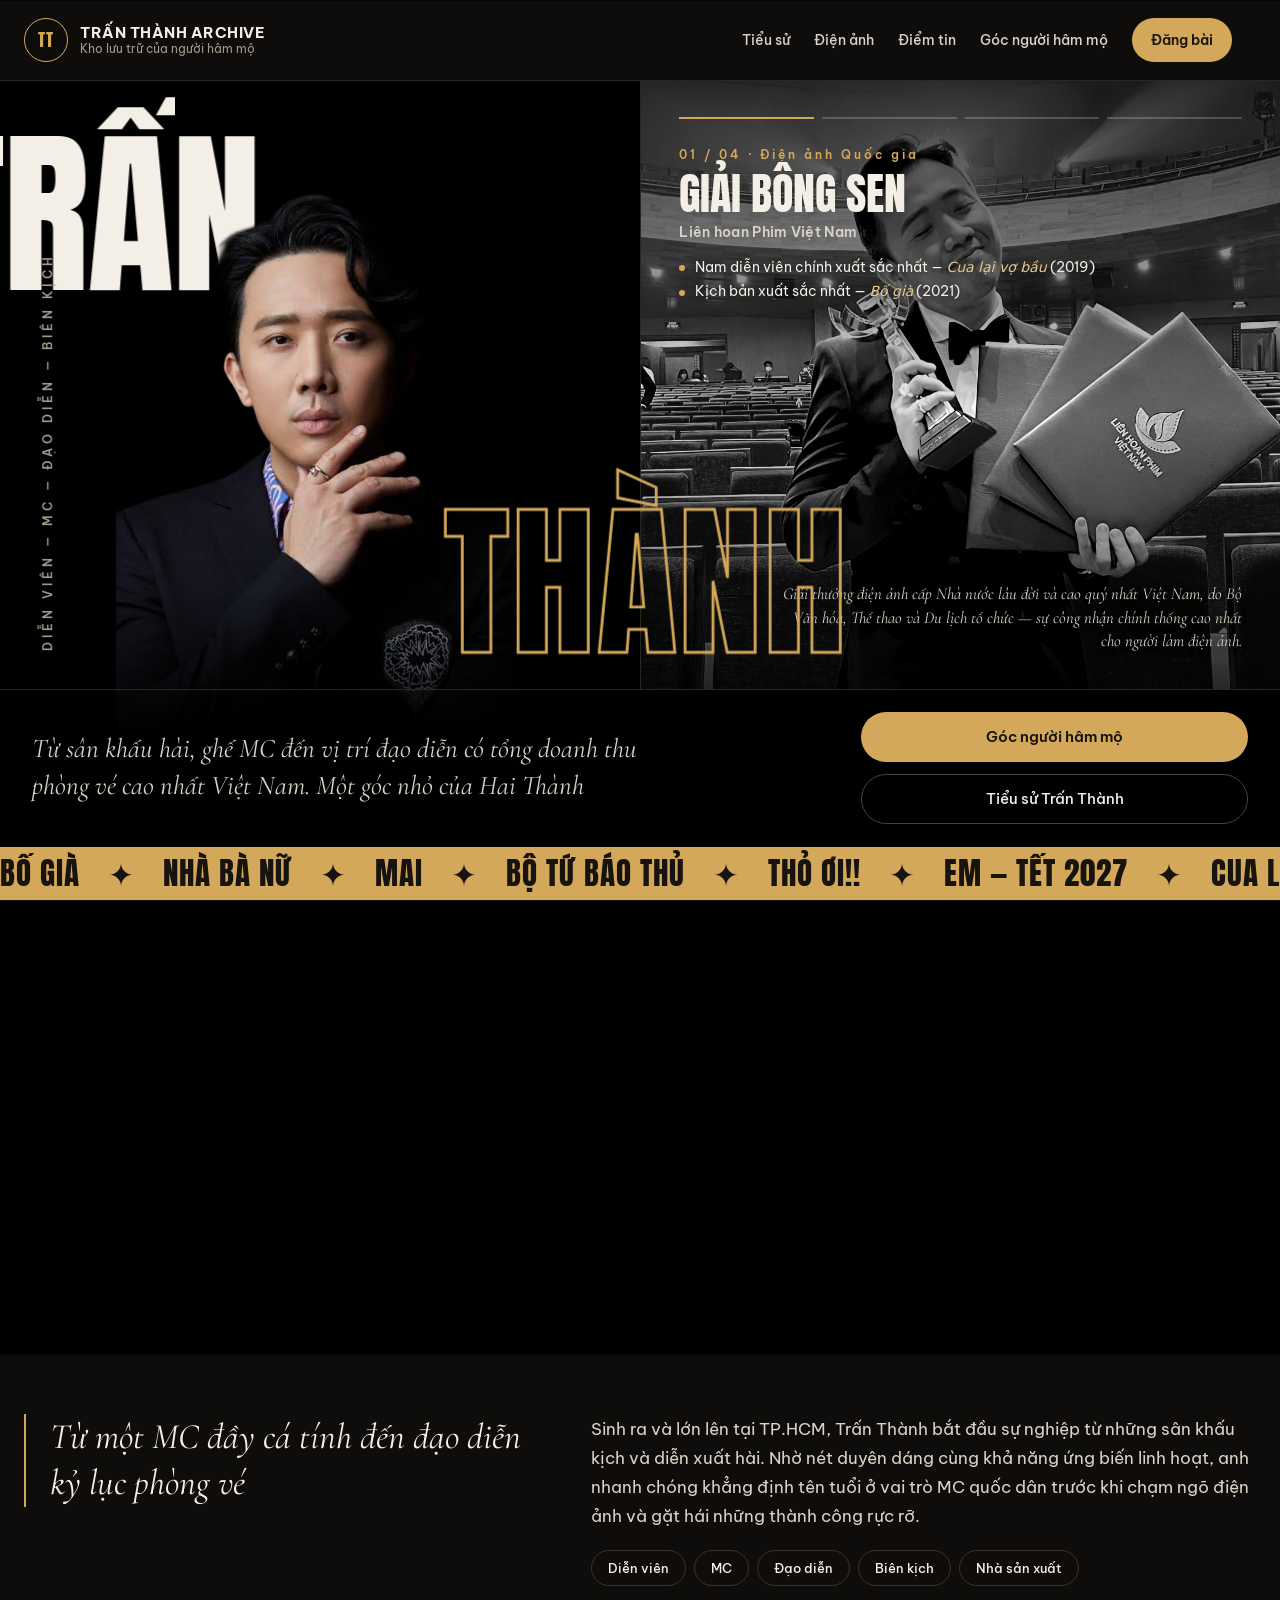
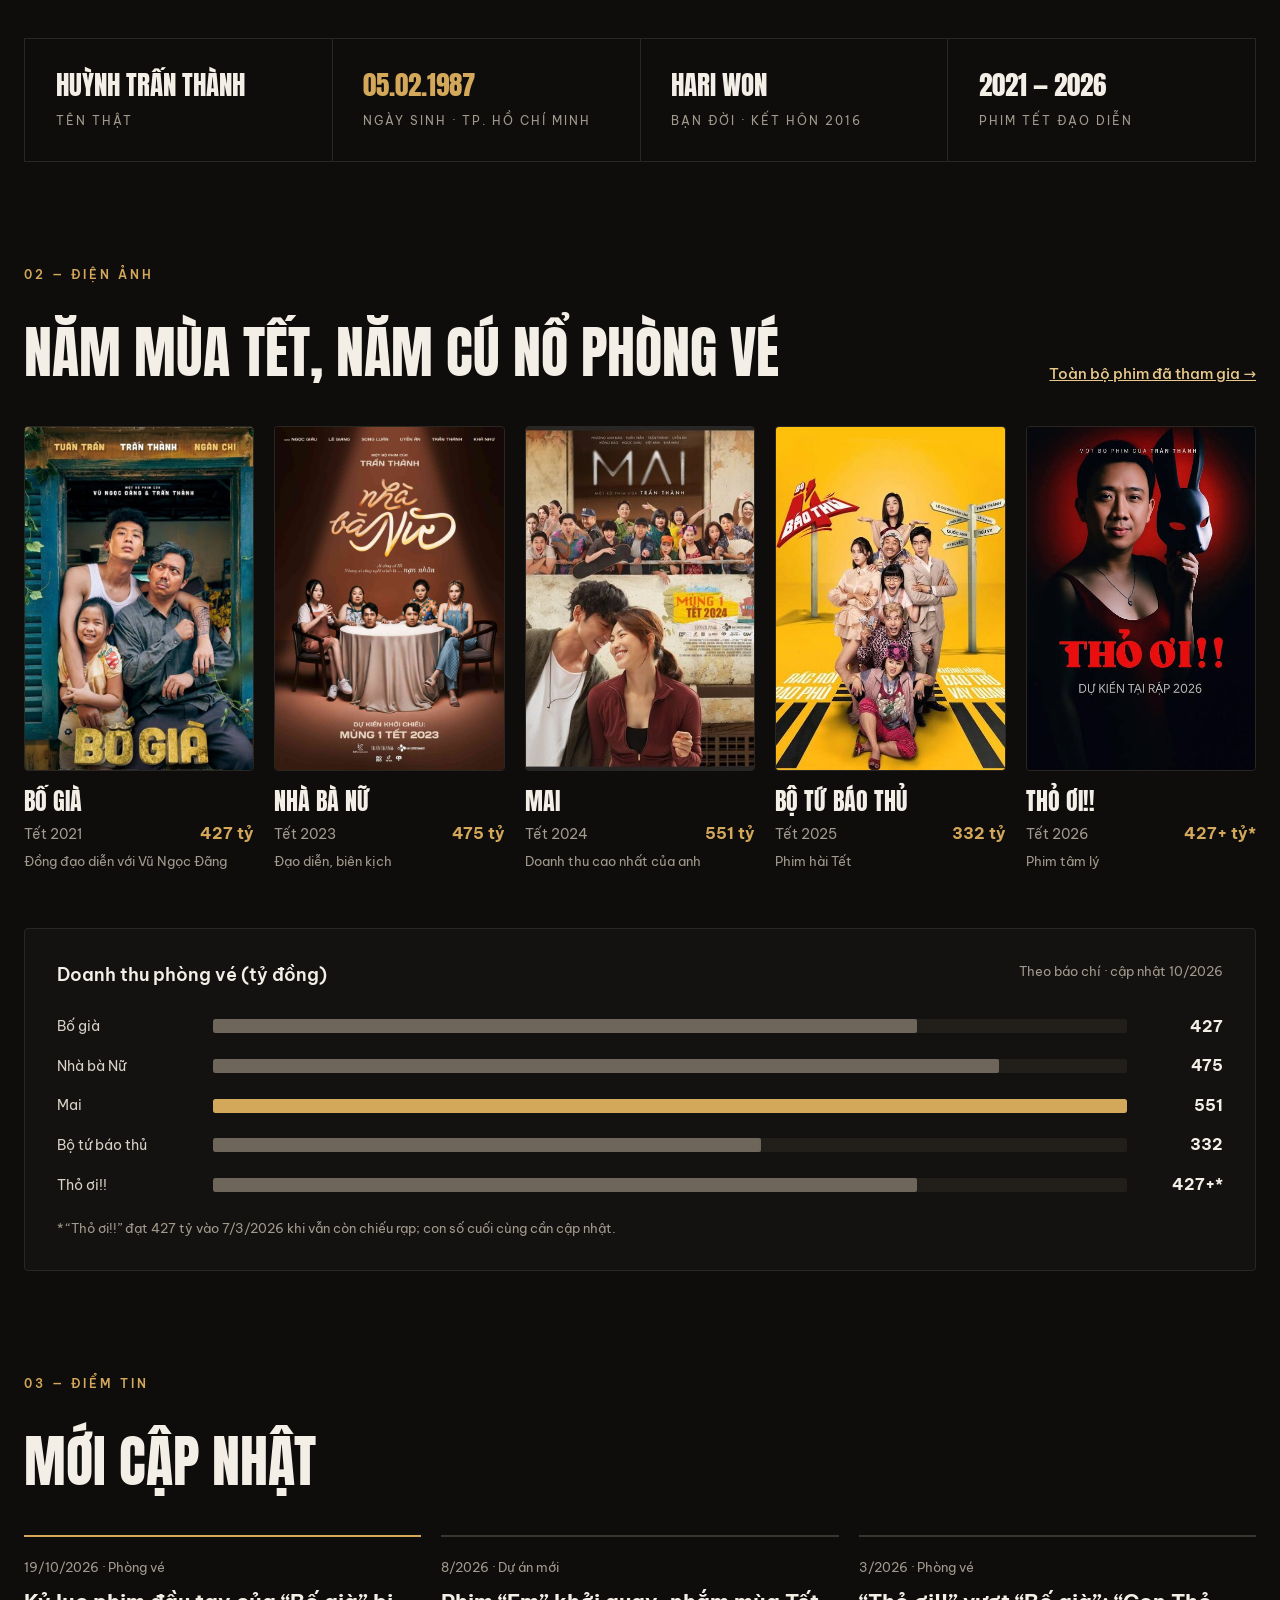
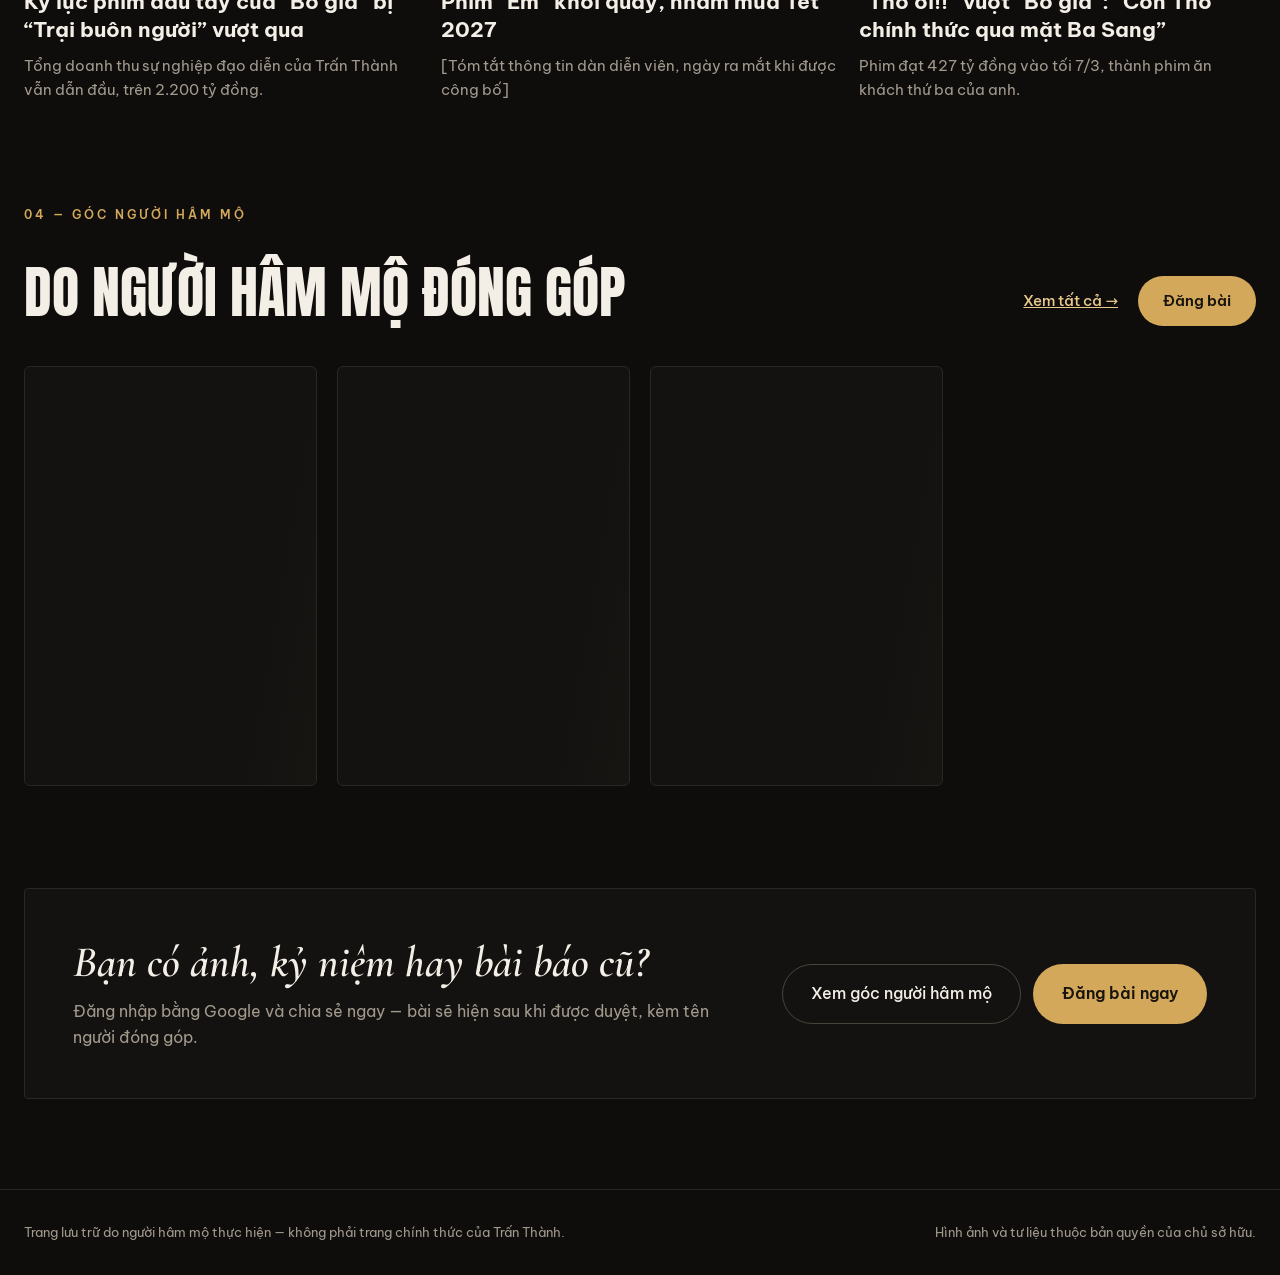
==== commit 0aa79d9f: "Mobile hero: taller slider, captions moved to bottom Co-Authored-By: Claude Opus 5.5 <noreply@anthro" ====
--- a/index.html
+++ b/index.html
@@ -9,7 +9,7 @@
   <link rel="preconnect" href="https://fonts.googleapis.com">
   <link rel="preconnect" href="https://fonts.gstatic.com" crossorigin>
   <link href="https://fonts.googleapis.com/css2?family=Anton&family=Be+Vietnam+Pro:wght@400;500;600;700&family=Cormorant+Garamond:ital,wght@1,500;1,600&display=swap" rel="stylesheet">
-  <link rel="stylesheet" href="assets/css/style.css?v=7">
+  <link rel="stylesheet" href="assets/css/style.css?v=8">
   <script>
     /* Runs before first paint: enables JS styles + the hero intro.
        Full "curtain" intro plays once per browser session; later visits get a quicker version.
--- a/assets/css/style.css
+++ b/assets/css/style.css
@@ -1420,18 +1420,22 @@
   .hero__word--outline { font-size: min(29vw, 11.5vh); font-size: min(29vw, 11.5svh); -webkit-text-stroke-width: 1.5px; margin-bottom: 4px; margin-right: -4px; }
   .hero__img { margin-left: 18px; }
   .hero__credits { display: none; }
-  .hero__slideshow { flex: 0 0 22vh; flex: 0 0 clamp(104px, 22svh, 220px); }
-  .slideshow__progress { top: 6px; }
-  .slideshow__captions { top: 28px; }
-  .caption { gap: 0; }
-  .caption__index { font-size: 10px; }
-  .caption__title { font-size: 22px; }
+  /* Phone slideshow: a real photo frame (~1/3 of the screen), caption tucked at the bottom
+     so the photo itself stays visible */
+  .hero__slideshow { flex: 0 0 34vh; flex: 0 0 clamp(190px, 34svh, 340px); }
+  .slideshow__progress { top: 6px; left: 16px; right: 16px; }
+  .slideshow__shade { background: linear-gradient(180deg, rgba(0,0,0,.4) 0%, rgba(0,0,0,0) 18%, rgba(0,0,0,0) 46%, rgba(0,0,0,.88) 100%); }
+  .slideshow__captions { top: auto; bottom: 12px; left: 16px; right: 16px; }
+  .caption { top: auto; bottom: 0; gap: 0; }
+  .caption__title { font-size: 22px; line-height: 1.15; text-shadow: 0 2px 12px rgba(0,0,0,.7); }
   .caption__note { font-size: 12px; }
   .caption__index { font-size: 10px; letter-spacing: 2px; }
   .caption__sub, .slideshow__whys { display: none; }
-  .caption__awards { margin-top: 4px; font-size: 12px; gap: 2px; }
+  .caption__awards { margin-top: 4px; font-size: 12px; line-height: 1.4; gap: 1px; }
   .caption__awards li { padding-left: 12px; }
   .caption__awards li::before { width: 5px; height: 5px; }
+  /* faces sit high in these photos: keep them in the frame */
+  .slide img { object-position: 50% 22% !important; }
 
   .hero__footer { flex-direction: column; align-items: stretch; gap: 12px; padding: 14px 16px 16px; }
   .hero__tagline {
@@ -1555,6 +1559,11 @@
 }
 
 /* Very short phones (e.g. iPhone SE with browser bars): drop the tagline so the portrait keeps room */
+@media (max-width: 760px) and (max-height: 700px) {
+  .hero__slideshow { flex-basis: clamp(170px, 30svh, 240px); }
+  .hero__tagline { -webkit-line-clamp: 2; font-size: 15px; }
+  .caption__awards li:nth-child(n+2) { display: none; }
+}
 @media (max-width: 760px) and (max-height: 600px) {
   .hero__tagline { display: none; }
 }
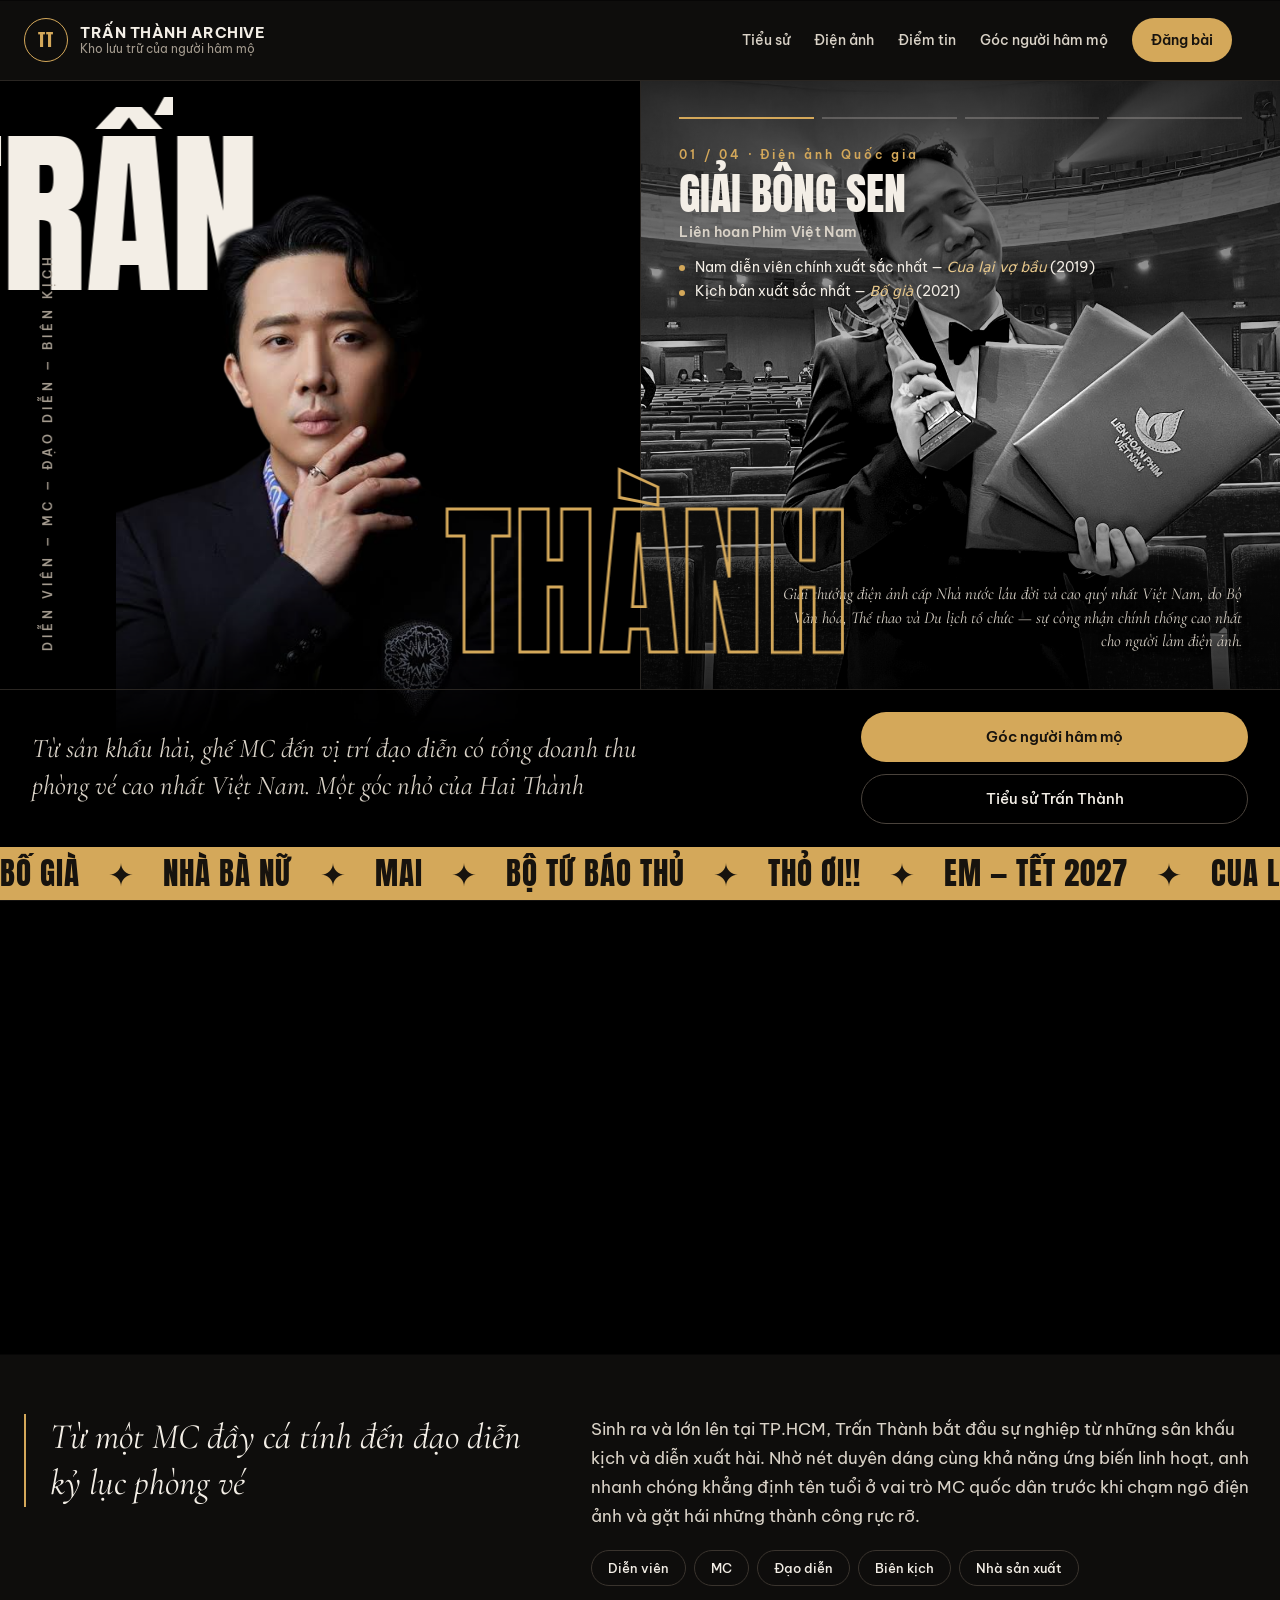
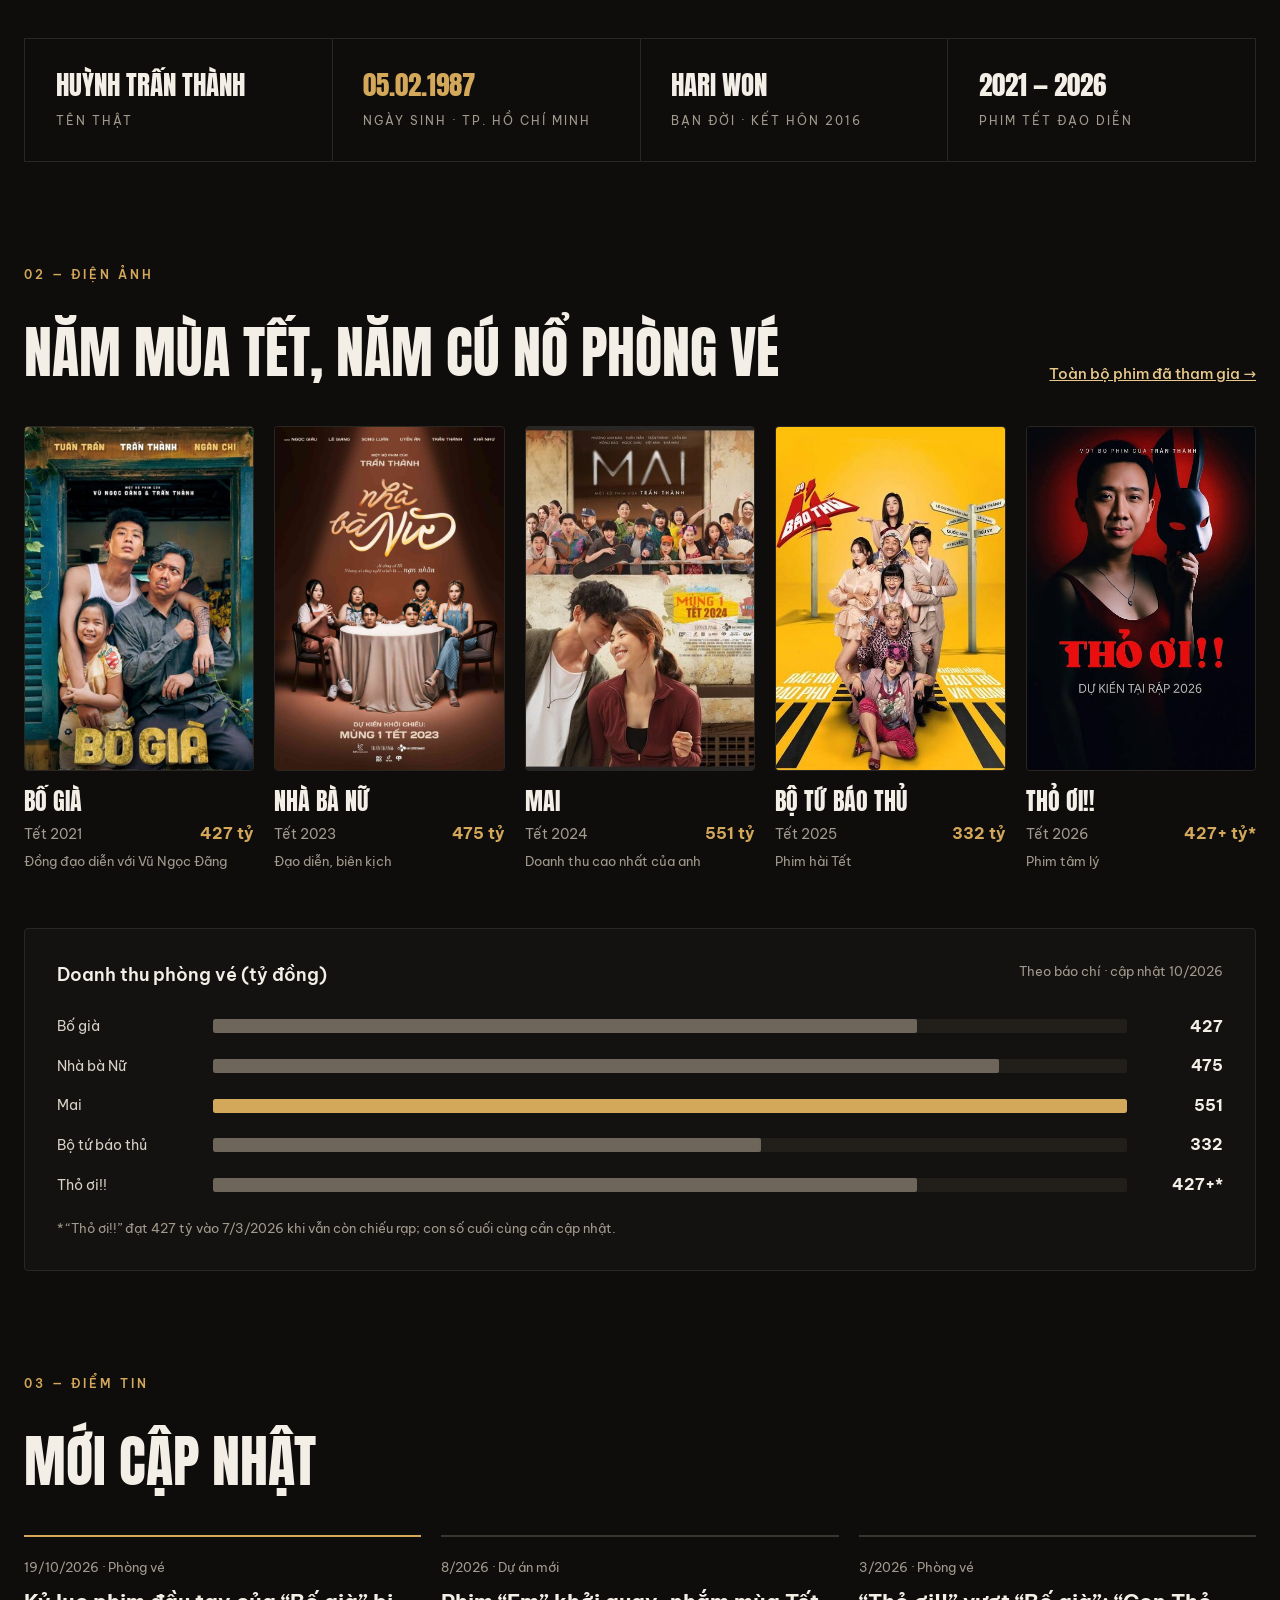
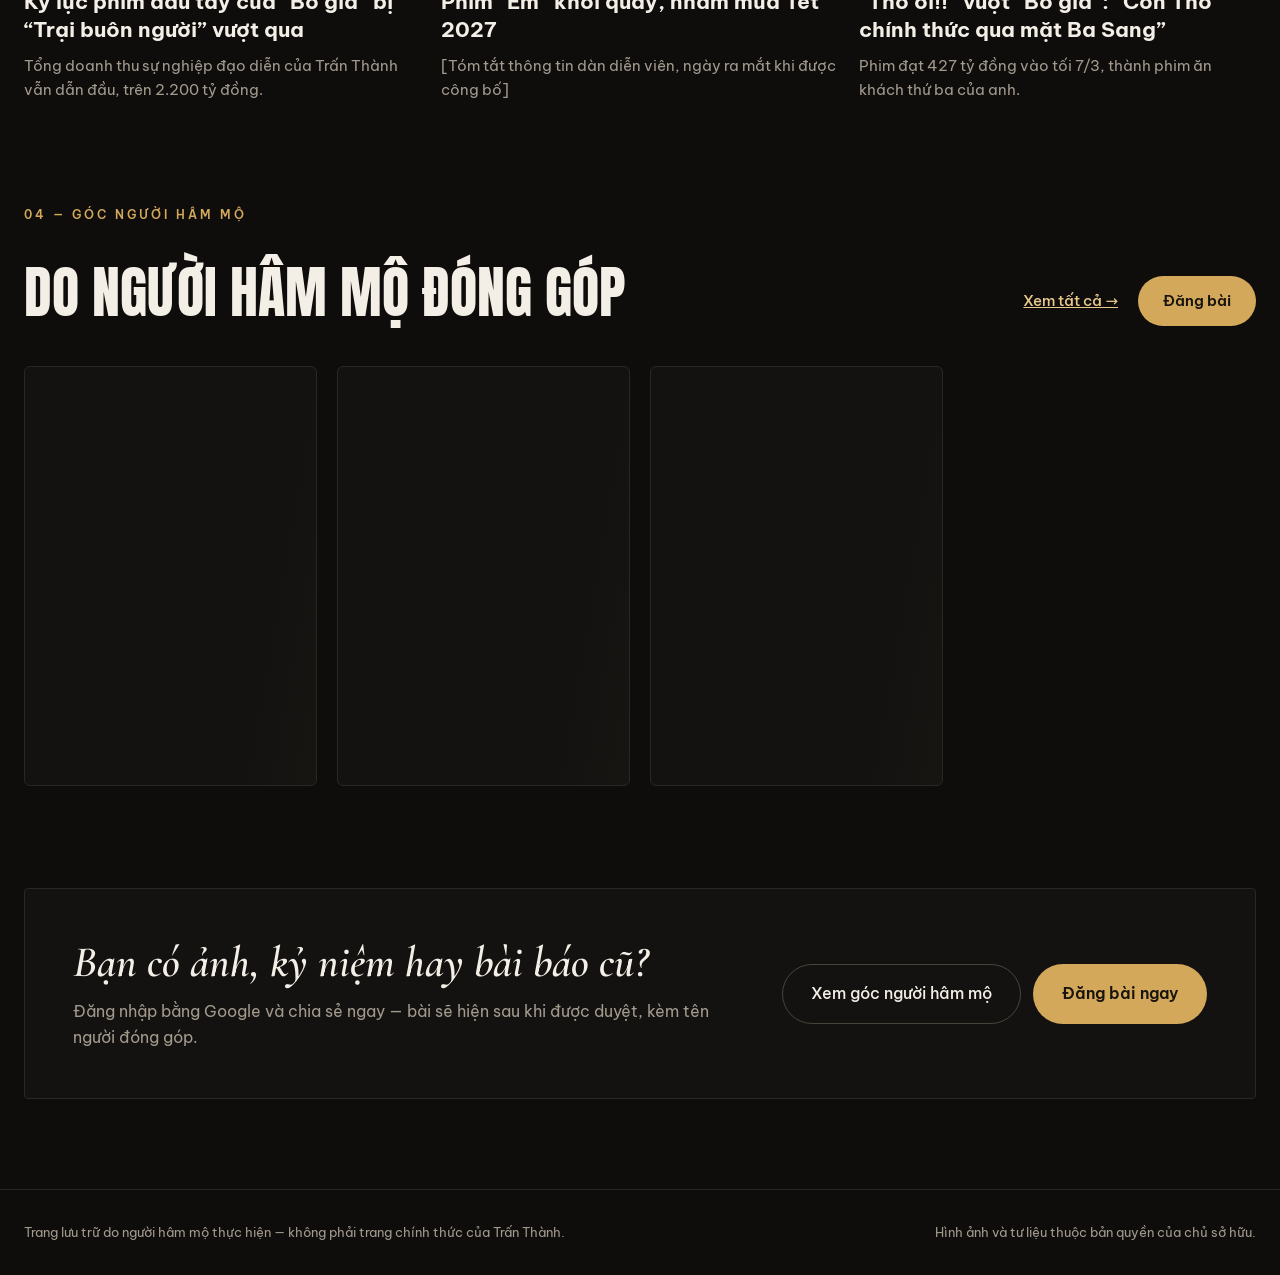
==== commit 1f364bd1: "Add favicon, app icons and link-preview (Open Graph) image Co-Authored-By: Claude Opus 5.5 <noreply@" ====
--- a/index.html
+++ b/index.html
@@ -4,8 +4,30 @@
   <meta charset="utf-8">
   <meta name="viewport" content="width=device-width, initial-scale=1">
   <title>Trấn Thành Archive — Kho lưu trữ của người hâm mộ</title>
-  <meta name="description" content="Kho lưu trữ của người hâm mộ về Trấn Thành: tiểu sử, phim đã đạo diễn, chương trình truyền hình, dòng thời gian sự nghiệp và tư liệu.">
-  <meta name="theme-color" content="#000000">
+  <meta name="description" content="Mọi thứ về Trấn Thành: tiểu sử, các phim đã đạo diễn, giải thưởng, điểm tin và Góc người hâm mộ — nơi chia sẻ ảnh, kỷ niệm về Hai Thành.">
+  <meta name="theme-color" content="#0E0D0C">
+  <link rel="icon" href="/favicon.ico" sizes="any">
+  <link rel="icon" type="image/png" sizes="32x32" href="/favicon-32.png">
+  <link rel="apple-touch-icon" href="/apple-touch-icon.png">
+  <link rel="manifest" href="/site.webmanifest">
+  <link rel="canonical" href="https://fctranthanh.com/">
+  <!-- Link preview (Facebook, Messenger, Zalo, Telegram, X...) -->
+  <meta property="og:type" content="website">
+  <meta property="og:site_name" content="Trấn Thành Archive">
+  <meta property="og:locale" content="vi_VN">
+  <meta property="og:url" content="https://fctranthanh.com/">
+  <meta property="og:title" content="Trấn Thành Archive — Kho lưu trữ của người hâm mộ">
+  <meta property="og:description" content="Mọi thứ về Trấn Thành: tiểu sử, các phim đã đạo diễn, giải thưởng, điểm tin và Góc người hâm mộ — nơi chia sẻ ảnh, kỷ niệm về Hai Thành.">
+  <meta property="og:image" content="https://fctranthanh.com/assets/images/og-image.jpg">
+  <meta property="og:image:secure_url" content="https://fctranthanh.com/assets/images/og-image.jpg">
+  <meta property="og:image:type" content="image/jpeg">
+  <meta property="og:image:width" content="1200">
+  <meta property="og:image:height" content="630">
+  <meta property="og:image:alt" content="Trấn Thành — Trấn Thành Archive, kho lưu trữ của người hâm mộ">
+  <meta name="twitter:card" content="summary_large_image">
+  <meta name="twitter:title" content="Trấn Thành Archive — Kho lưu trữ của người hâm mộ">
+  <meta name="twitter:description" content="Mọi thứ về Trấn Thành: tiểu sử, các phim đã đạo diễn, giải thưởng, điểm tin và Góc người hâm mộ — nơi chia sẻ ảnh, kỷ niệm về Hai Thành.">
+  <meta name="twitter:image" content="https://fctranthanh.com/assets/images/og-image.jpg">
   <link rel="preconnect" href="https://fonts.googleapis.com">
   <link rel="preconnect" href="https://fonts.gstatic.com" crossorigin>
   <link href="https://fonts.googleapis.com/css2?family=Anton&family=Be+Vietnam+Pro:wght@400;500;600;700&family=Cormorant+Garamond:ital,wght@1,500;1,600&display=swap" rel="stylesheet">
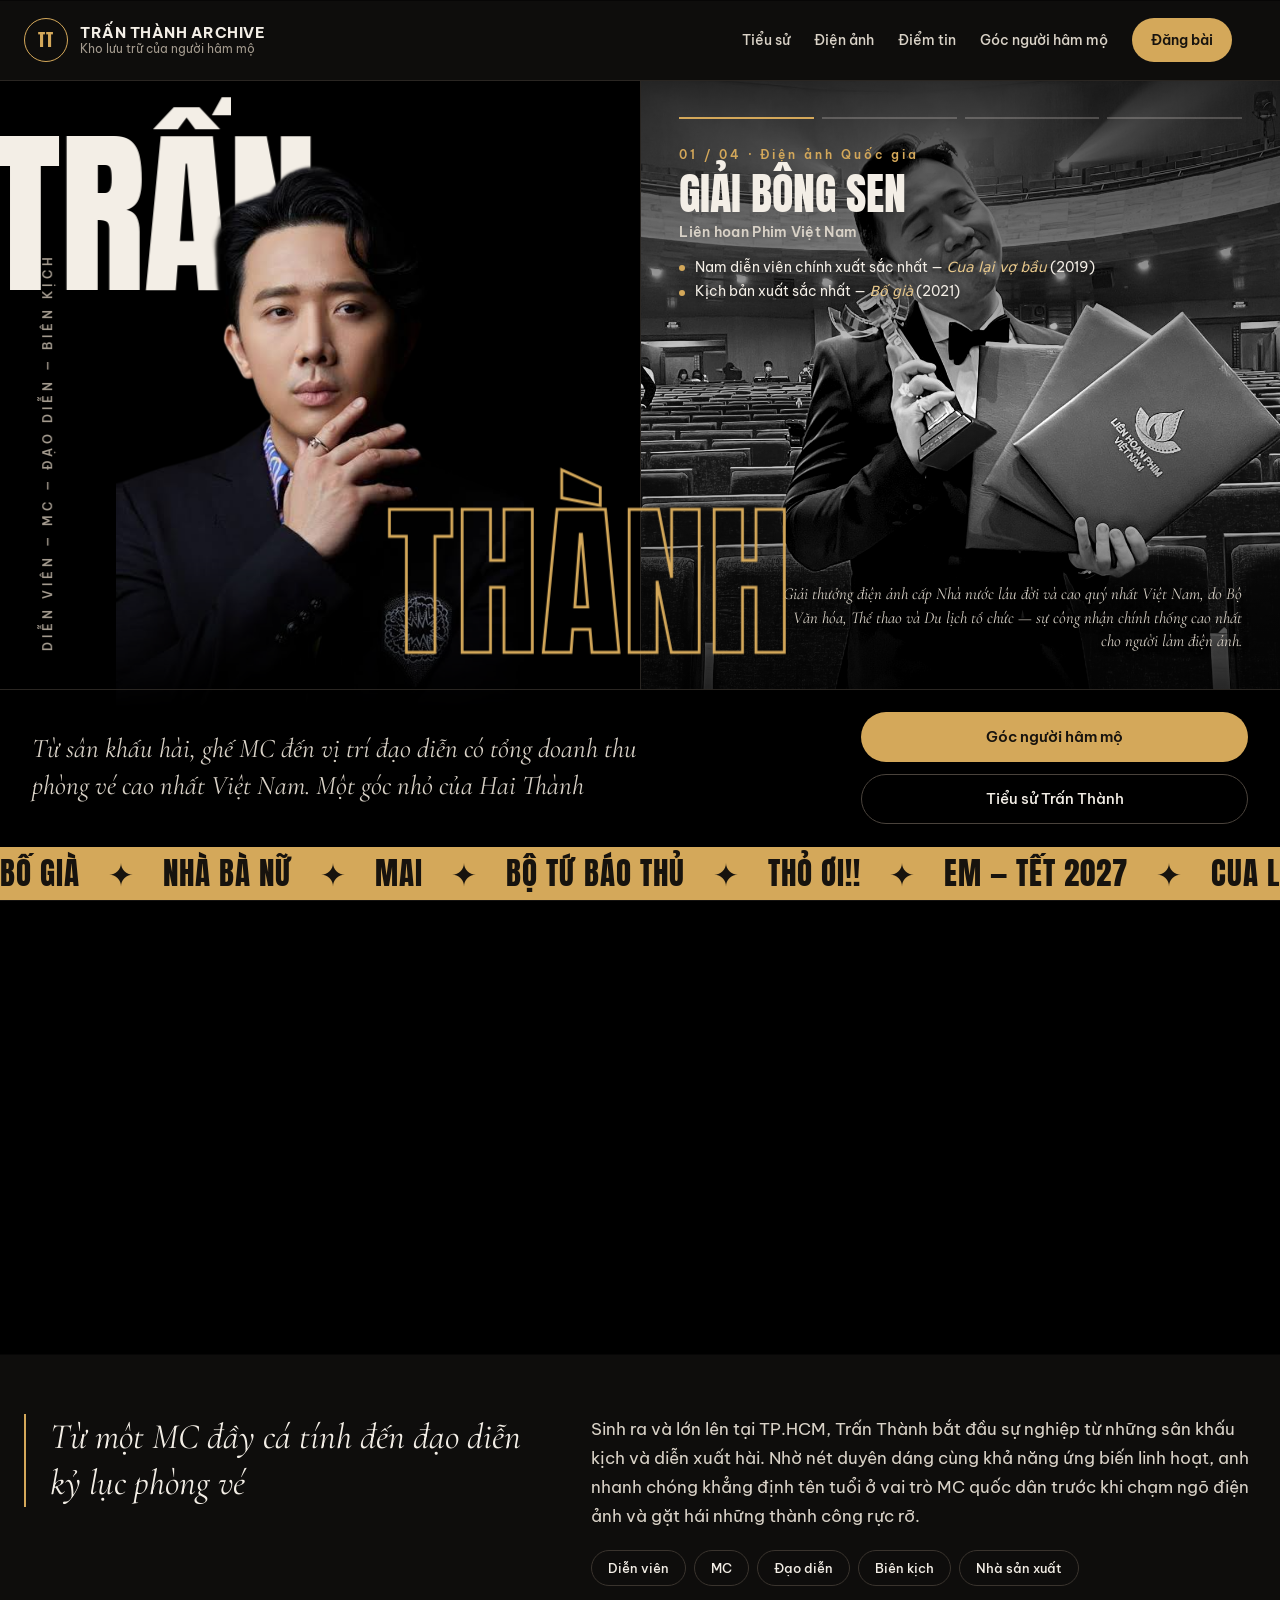
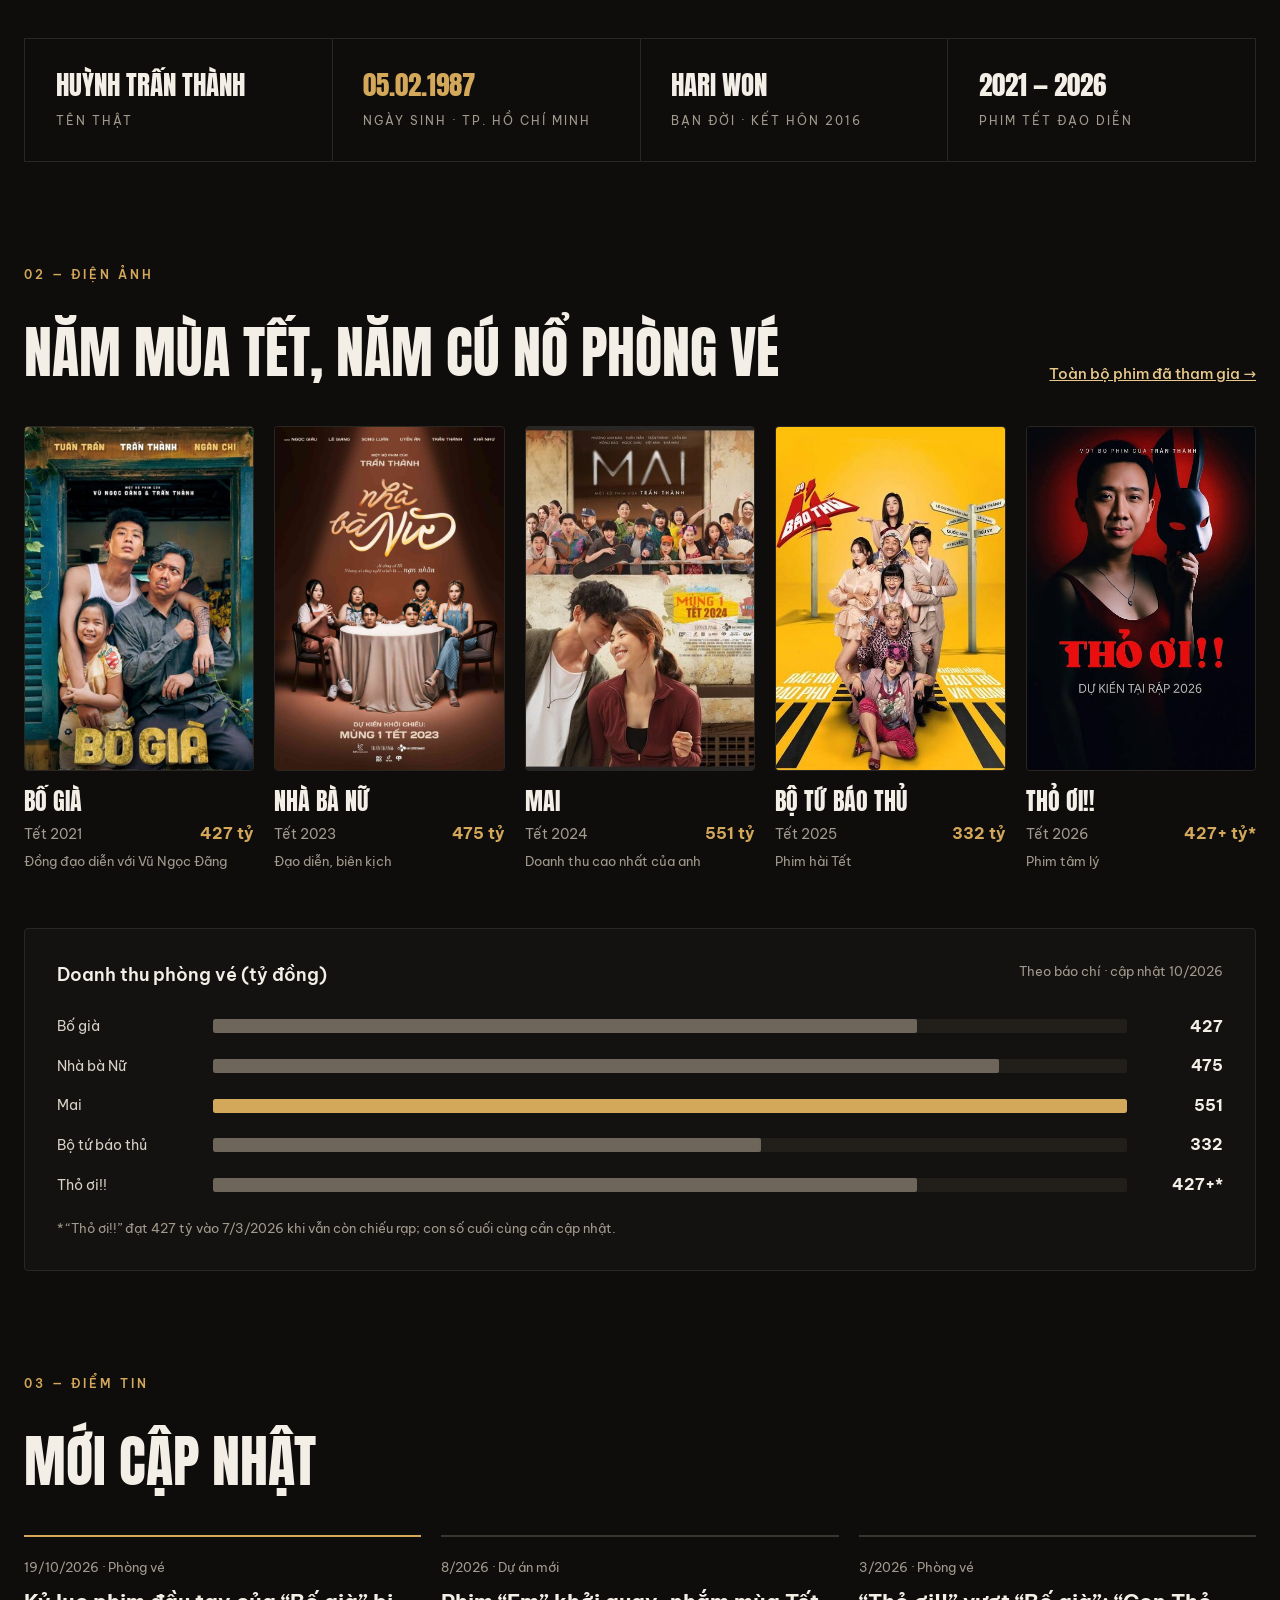
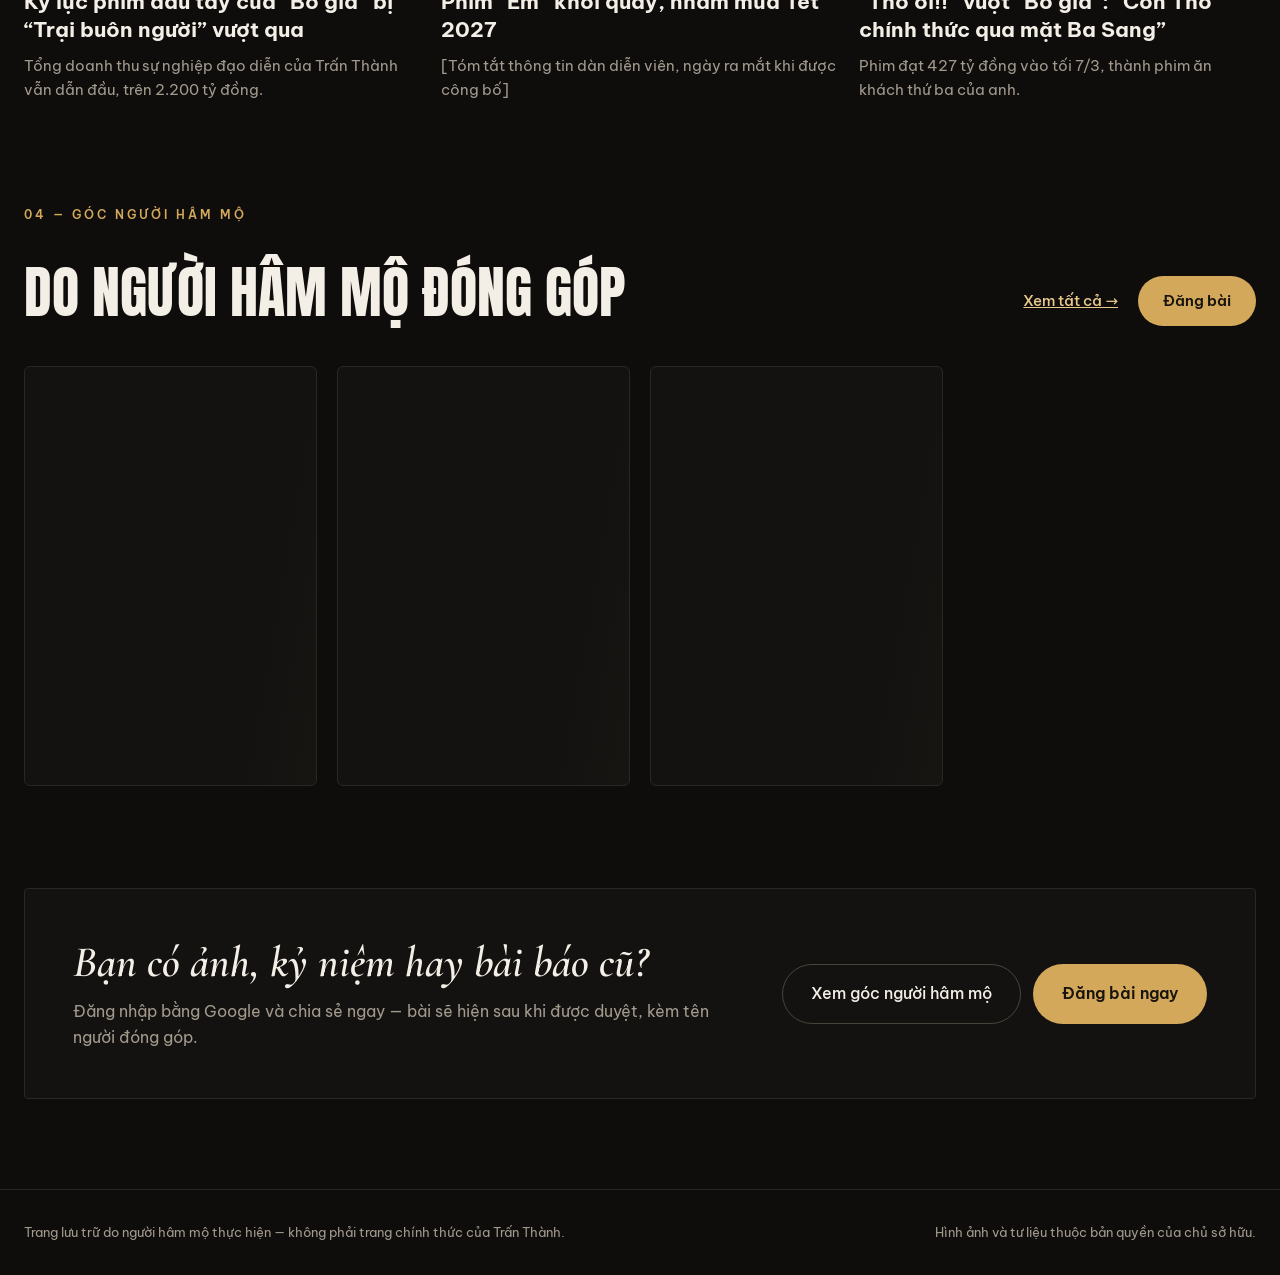
==== commit 1e299311: "Page titles: drop the em dash Co-Authored-By: Claude Opus 5.5 <noreply@anthropic.com> Claude-Session" ====
--- a/index.html
+++ b/index.html
@@ -3,8 +3,8 @@
 <head>
   <meta charset="utf-8">
   <meta name="viewport" content="width=device-width, initial-scale=1">
-  <title>Trấn Thành Archive — Kho lưu trữ của người hâm mộ</title>
-  <meta name="description" content="Mọi thứ về Trấn Thành: tiểu sử, các phim đã đạo diễn, giải thưởng, điểm tin và Góc người hâm mộ — nơi chia sẻ ảnh, kỷ niệm về Hai Thành.">
+  <title>Trấn Thành Archive, kho lưu trữ của người hâm mộ</title>
+  <meta name="description" content="Mọi thứ về Trấn Thành: tiểu sử, các phim đã đạo diễn, giải thưởng, điểm tin và Góc người hâm mộ, nơi chia sẻ ảnh, kỷ niệm về Hai Thành.">
   <meta name="theme-color" content="#0E0D0C">
   <link rel="icon" href="/favicon.ico" sizes="any">
   <link rel="icon" type="image/png" sizes="32x32" href="/favicon-32.png">
@@ -16,17 +16,17 @@
   <meta property="og:site_name" content="Trấn Thành Archive">
   <meta property="og:locale" content="vi_VN">
   <meta property="og:url" content="https://fctranthanh.com/">
-  <meta property="og:title" content="Trấn Thành Archive — Kho lưu trữ của người hâm mộ">
-  <meta property="og:description" content="Mọi thứ về Trấn Thành: tiểu sử, các phim đã đạo diễn, giải thưởng, điểm tin và Góc người hâm mộ — nơi chia sẻ ảnh, kỷ niệm về Hai Thành.">
+  <meta property="og:title" content="Trấn Thành Archive, kho lưu trữ của người hâm mộ">
+  <meta property="og:description" content="Mọi thứ về Trấn Thành: tiểu sử, các phim đã đạo diễn, giải thưởng, điểm tin và Góc người hâm mộ, nơi chia sẻ ảnh, kỷ niệm về Hai Thành.">
   <meta property="og:image" content="https://fctranthanh.com/assets/images/og-image.jpg">
   <meta property="og:image:secure_url" content="https://fctranthanh.com/assets/images/og-image.jpg">
   <meta property="og:image:type" content="image/jpeg">
   <meta property="og:image:width" content="1200">
   <meta property="og:image:height" content="630">
-  <meta property="og:image:alt" content="Trấn Thành — Trấn Thành Archive, kho lưu trữ của người hâm mộ">
+  <meta property="og:image:alt" content="Trấn Thành Archive, kho lưu trữ của người hâm mộ">
   <meta name="twitter:card" content="summary_large_image">
-  <meta name="twitter:title" content="Trấn Thành Archive — Kho lưu trữ của người hâm mộ">
-  <meta name="twitter:description" content="Mọi thứ về Trấn Thành: tiểu sử, các phim đã đạo diễn, giải thưởng, điểm tin và Góc người hâm mộ — nơi chia sẻ ảnh, kỷ niệm về Hai Thành.">
+  <meta name="twitter:title" content="Trấn Thành Archive, kho lưu trữ của người hâm mộ">
+  <meta name="twitter:description" content="Mọi thứ về Trấn Thành: tiểu sử, các phim đã đạo diễn, giải thưởng, điểm tin và Góc người hâm mộ, nơi chia sẻ ảnh, kỷ niệm về Hai Thành.">
   <meta name="twitter:image" content="https://fctranthanh.com/assets/images/og-image.jpg">
   <link rel="preconnect" href="https://fonts.googleapis.com">
   <link rel="preconnect" href="https://fonts.gstatic.com" crossorigin>
